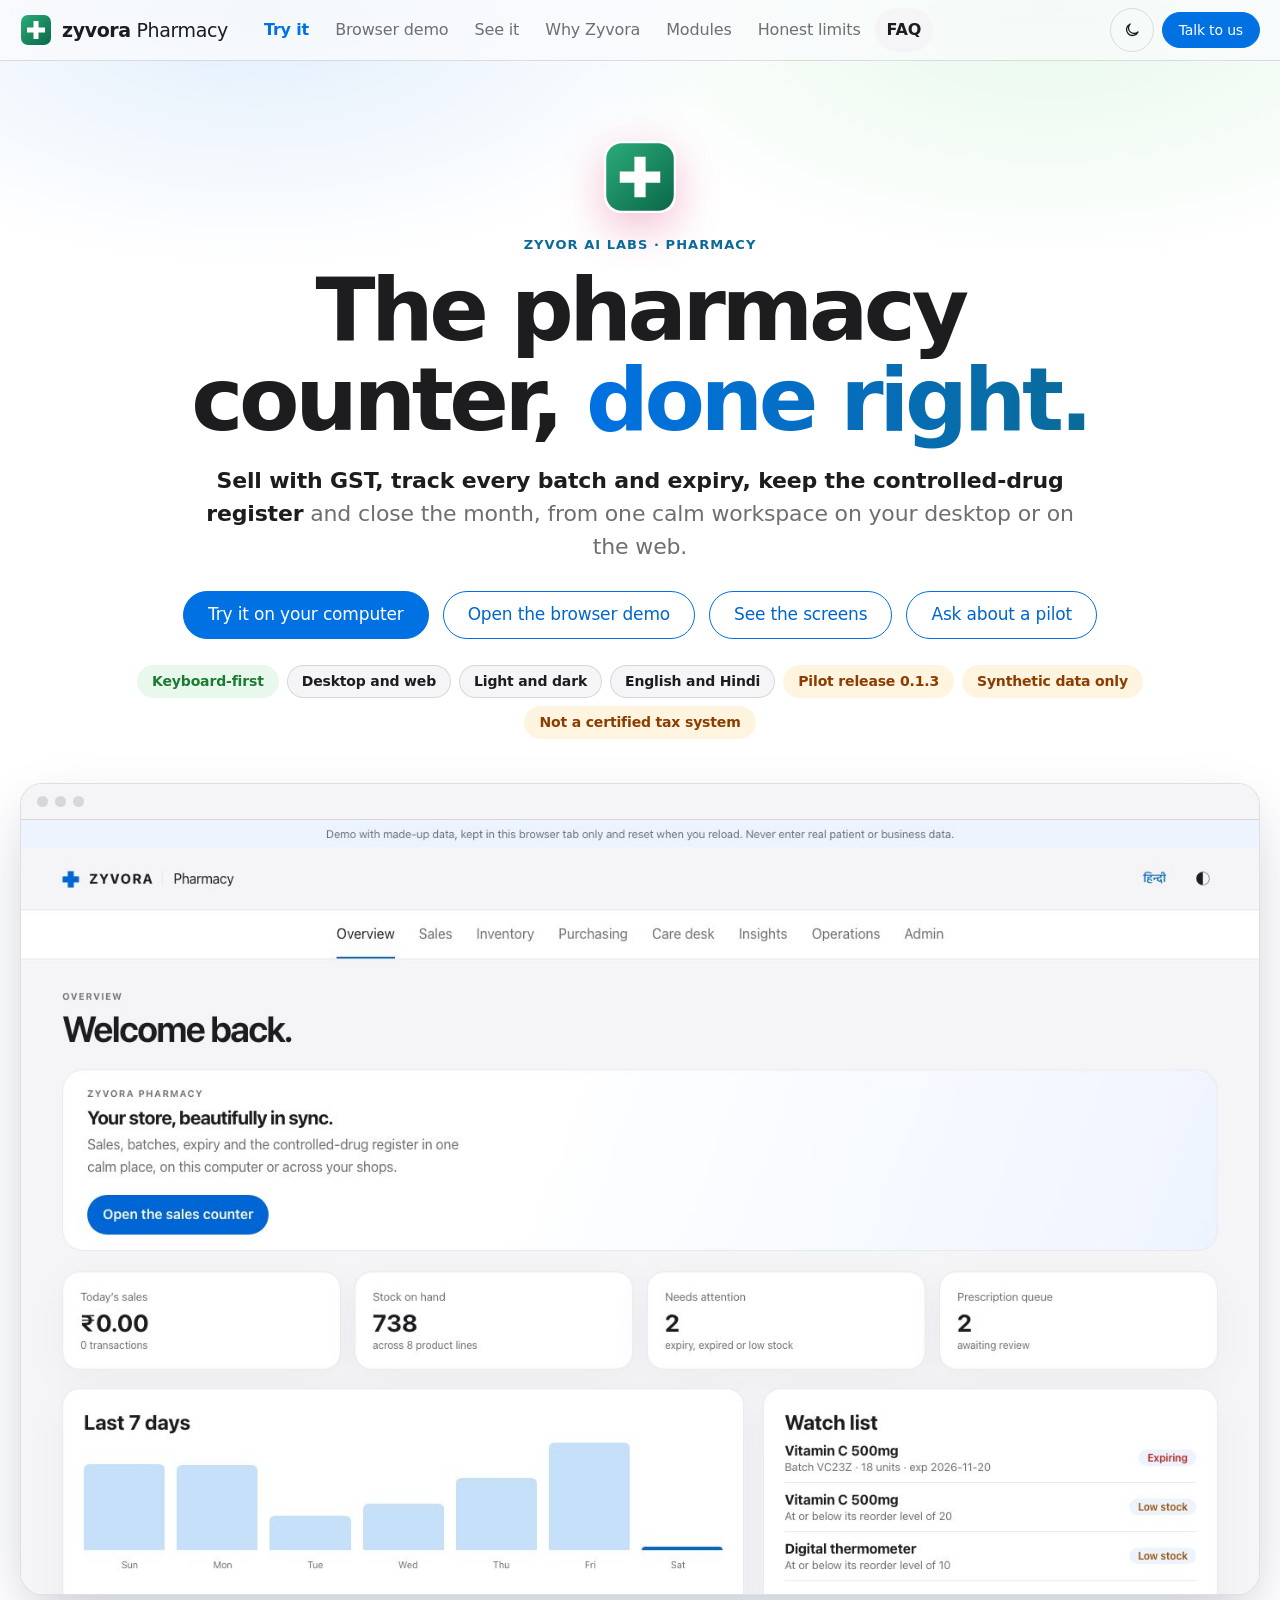
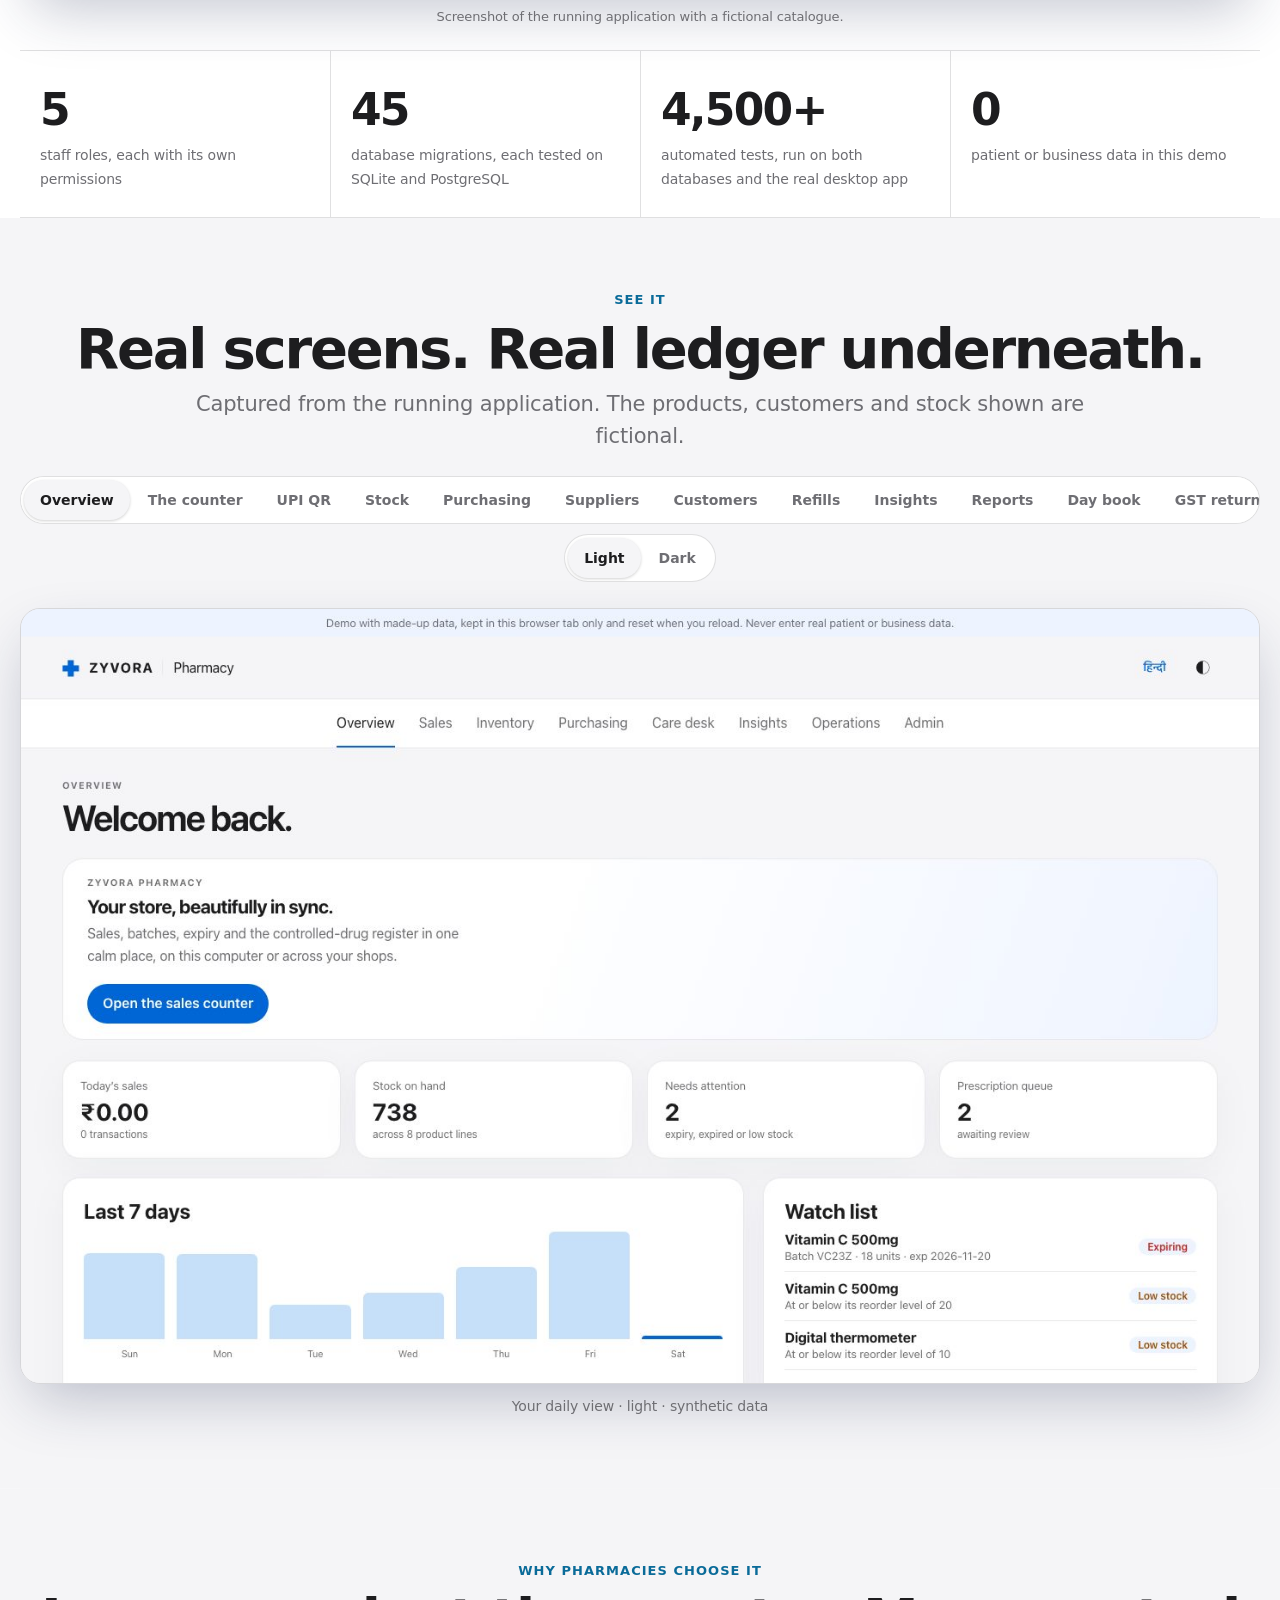
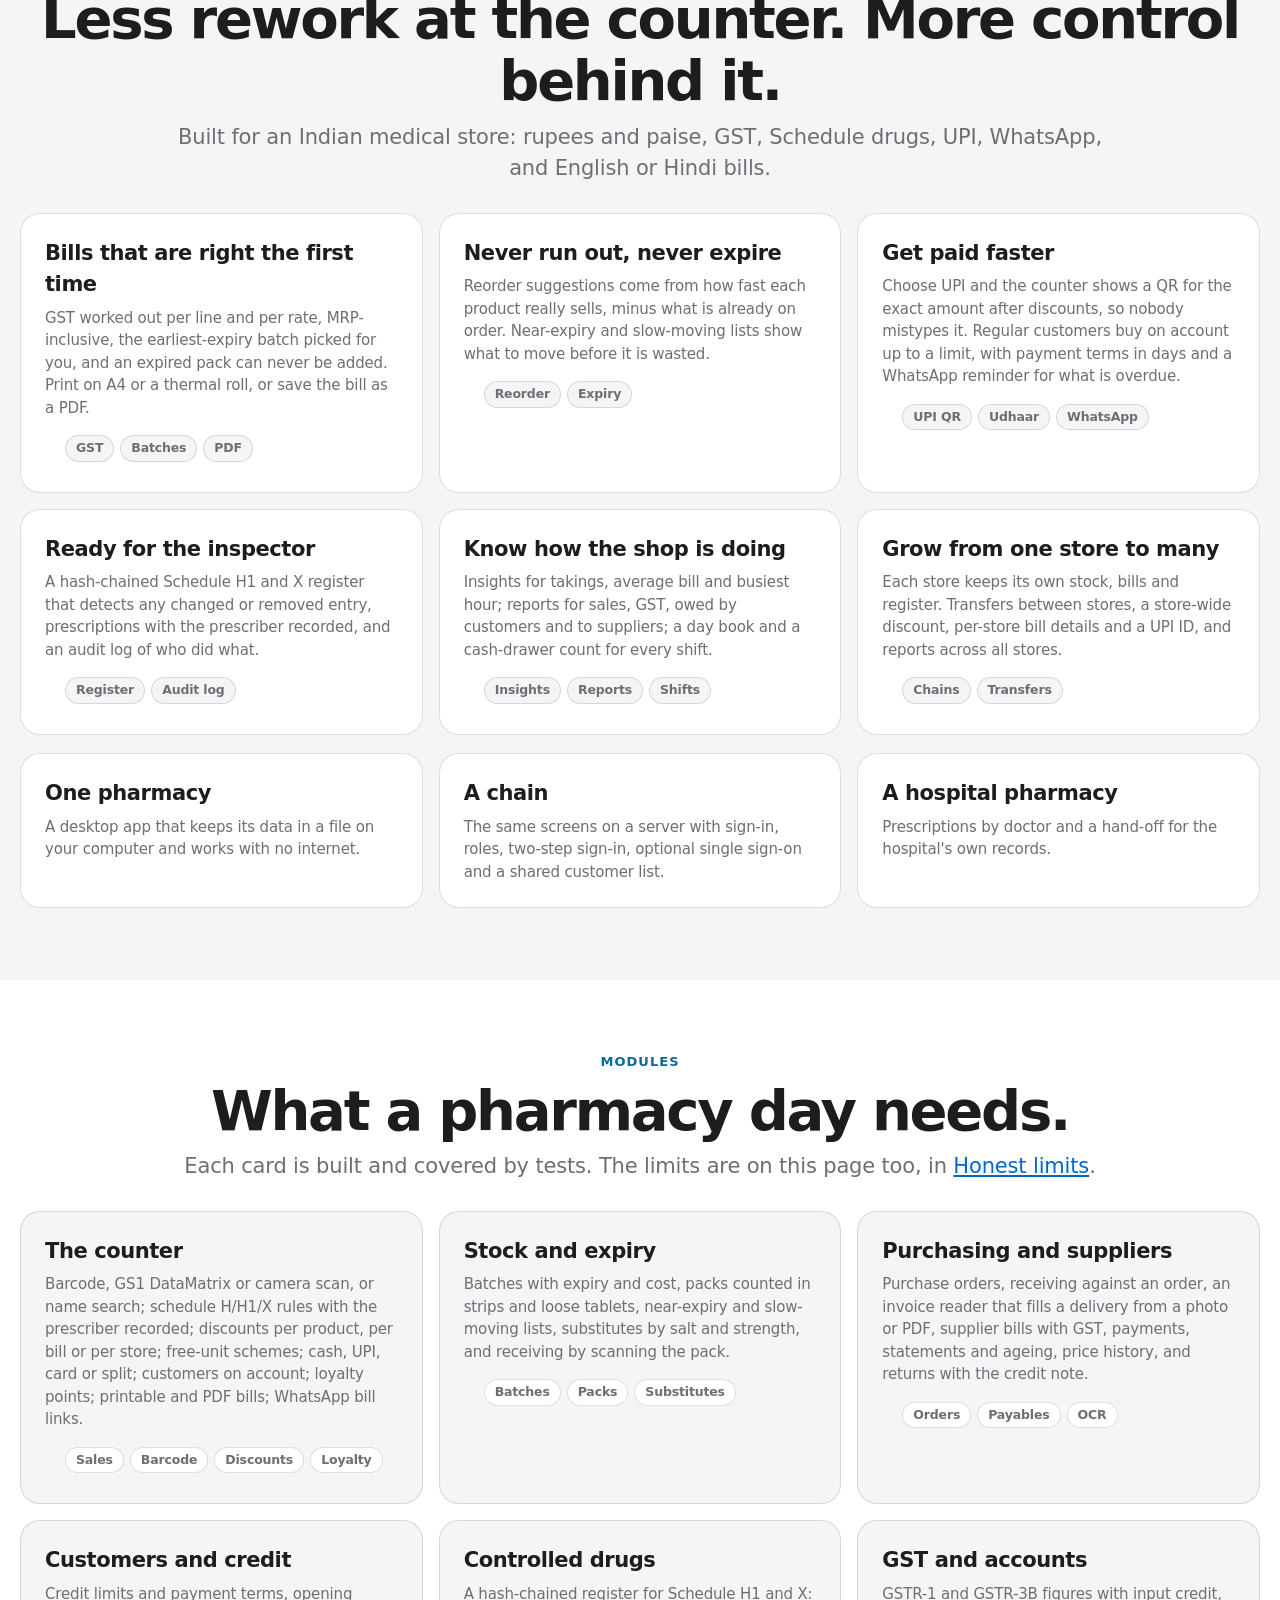
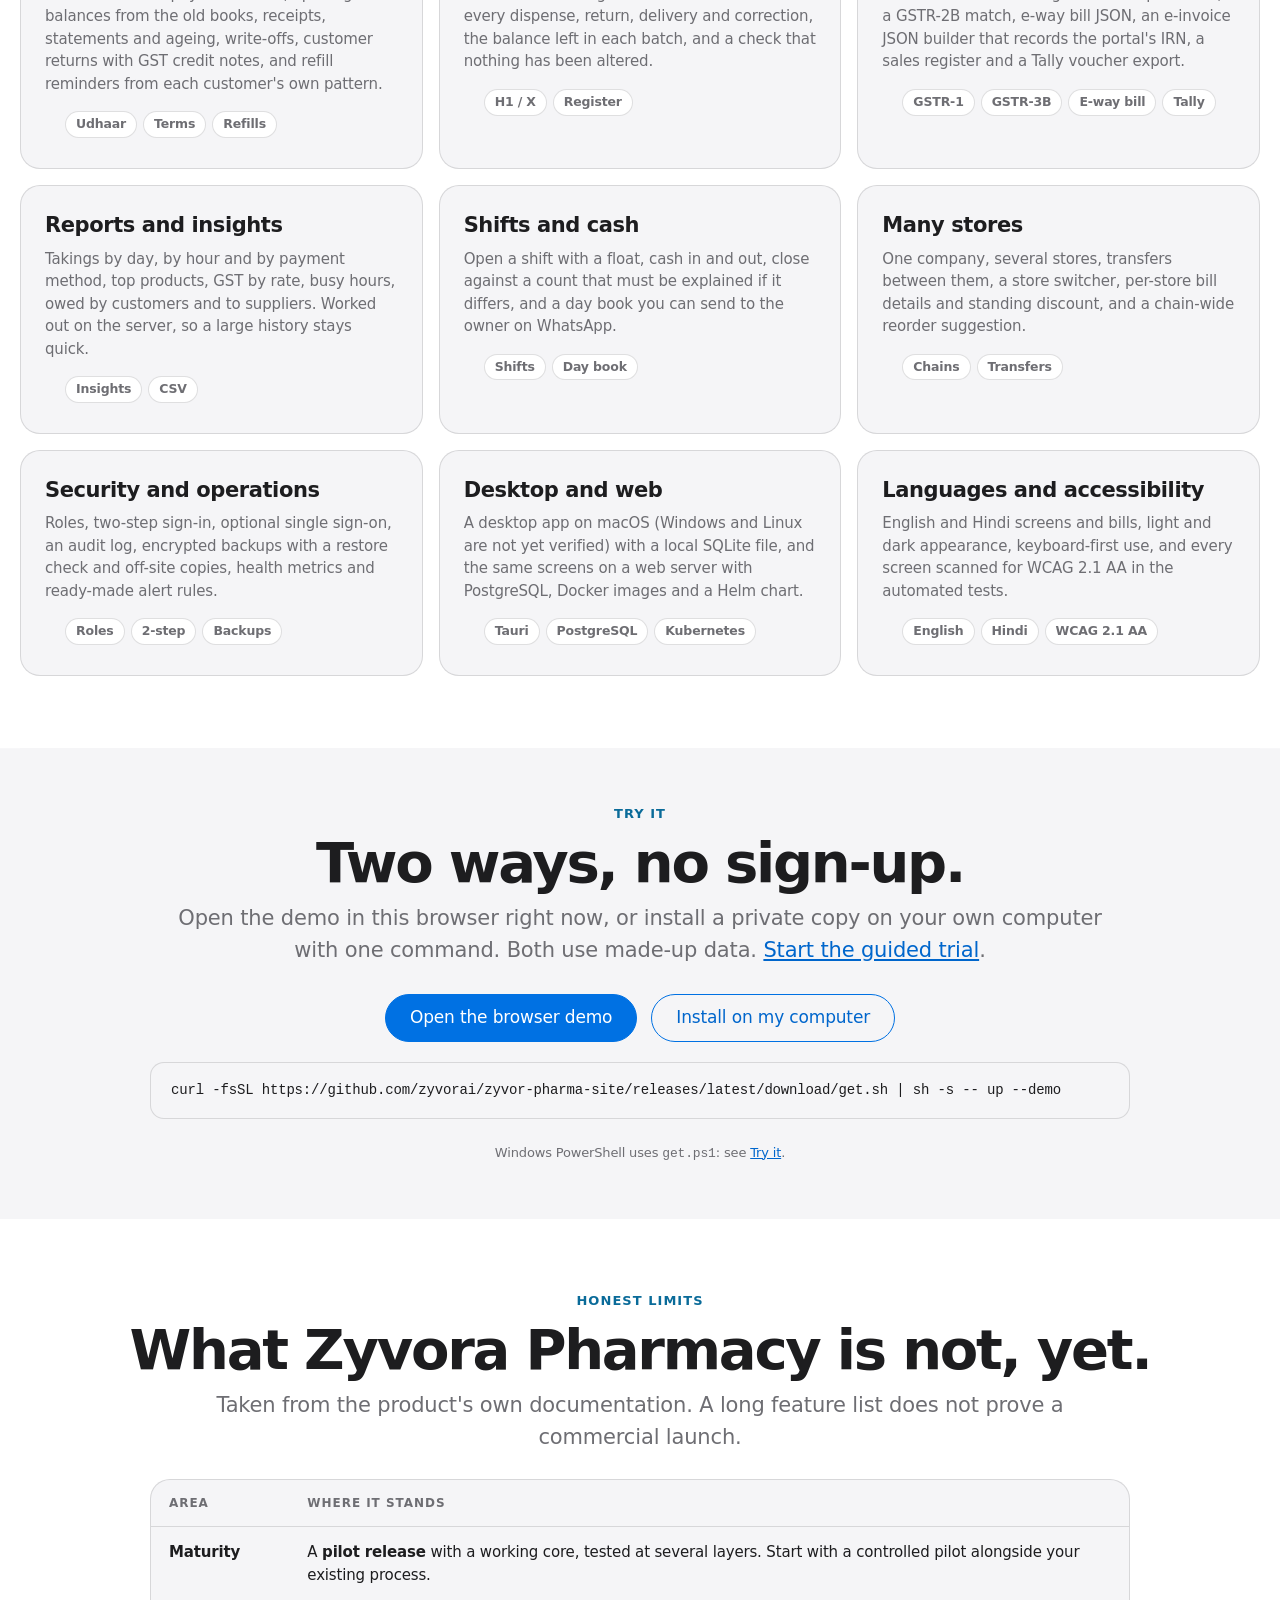
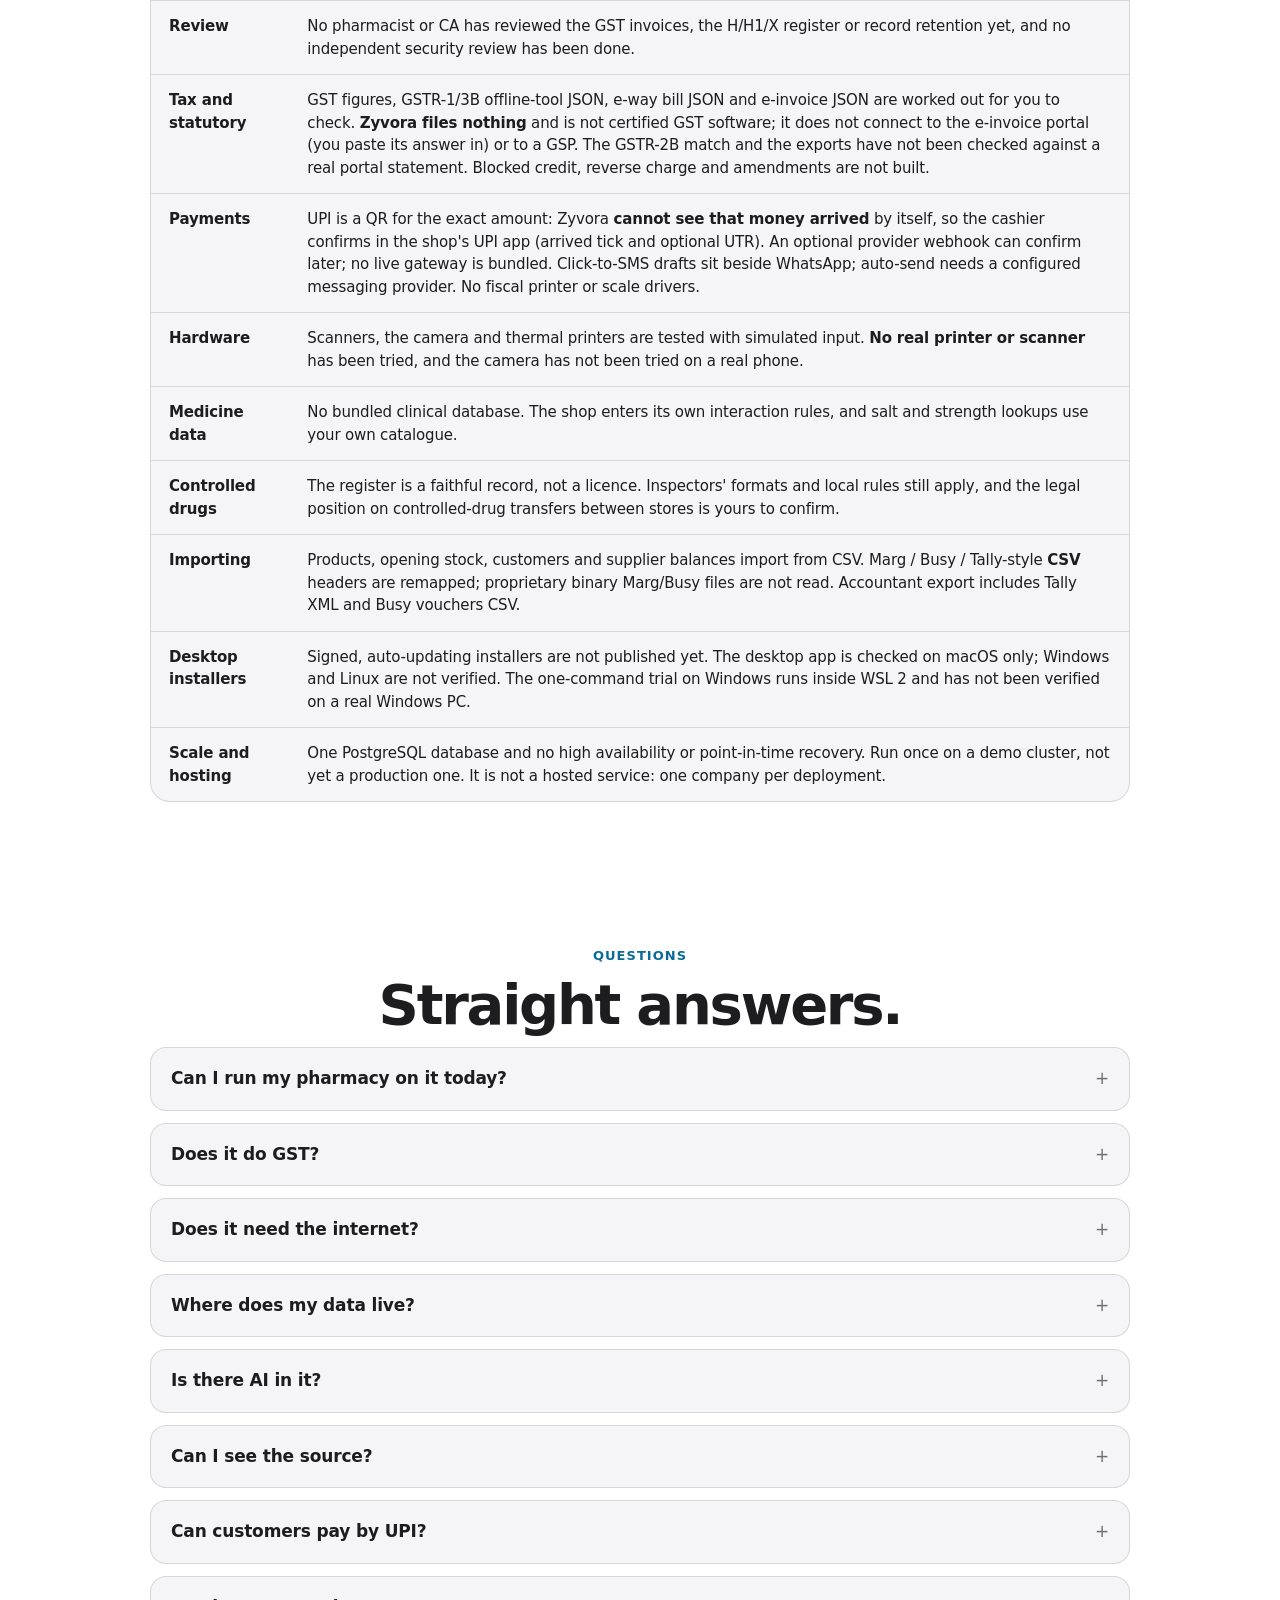
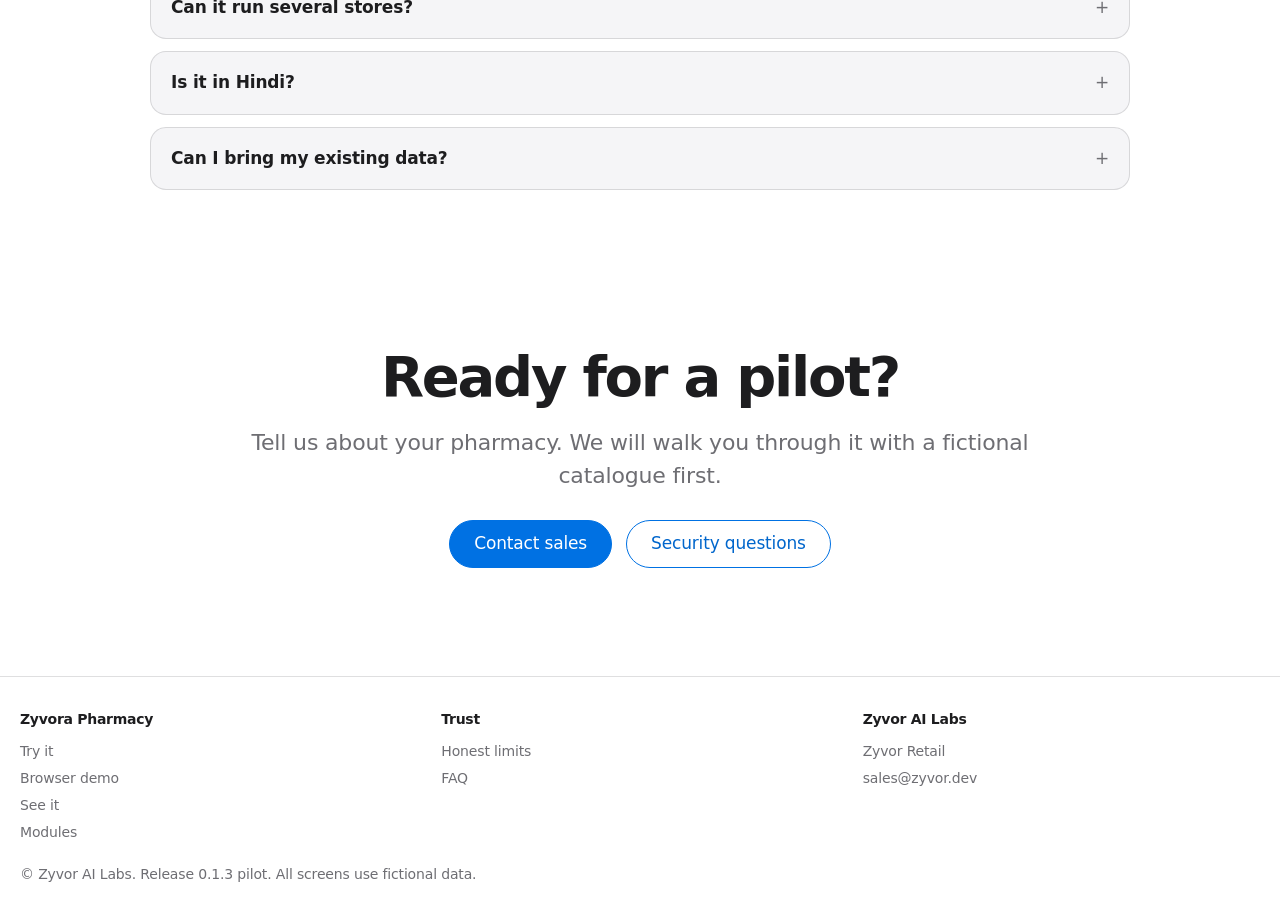
==== index.html @ 943244d4 "Update honest limits and refresh the browser demo. Align the public site with UPI confirmation, Marg" ====
<!doctype html>
<html lang="en" data-theme="light">
<head>
<meta charset="utf-8"><meta name="viewport" content="width=device-width,initial-scale=1">
<title>Zyvora Pharmacy · The pharmacy counter, done right</title>
<meta name="description" content="Zyvora Pharmacy is a pharmacy counter and stock system for India: GST bills, batches and expiry, UPI QR at the counter, customers on account, Schedule H/H1/X and the controlled-drug register, purchasing, GST returns, reports and many stores. Desktop and web, English and Hindi.">
<meta name="theme-color" content="#ffffff">
<link rel="canonical" href="https://zyvorai.github.io/zyvor-pharma-site/">
<link rel="icon" href="assets/pharma.svg" type="image/svg+xml">
<meta property="og:type" content="website"><meta property="og:site_name" content="Zyvora Pharmacy"><meta property="og:title" content="Zyvora Pharmacy · The pharmacy counter, done right"><meta property="og:description" content="Zyvora Pharmacy is a pharmacy counter and stock system for India: GST, batches and expiry, Schedule H/H1/X and the controlled-drug register, purchasing, and GST returns."><meta property="og:url" content="https://zyvorai.github.io/zyvor-pharma-site/">
<meta name="keywords" content="pharmacy software India, pharmacy billing, GST pharmacy, medical store software, Schedule H1 register, batch and expiry, UPI QR, pharmacy inventory, chain pharmacy, Tally export, GSTR-1, e-way bill">
<meta property="og:image" content="https://zyvorai.github.io/zyvor-pharma-site/assets/og.png"><meta property="og:image:width" content="1200"><meta property="og:image:height" content="630"><meta property="og:image:alt" content="Zyvora Pharmacy: the pharmacy counter, done right">
<meta name="twitter:card" content="summary_large_image"><meta name="twitter:image" content="https://zyvorai.github.io/zyvor-pharma-site/assets/og.png">
<script type="application/ld+json">{"@context":"https://schema.org","@type":"SoftwareApplication","name":"Zyvora Pharmacy","applicationCategory":"BusinessApplication","operatingSystem":"macOS, Windows, Linux, web","description":"A pharmacy counter and stock system for India: GST, batches and expiry, Schedule H/H1/X, the controlled-drug register, purchasing and GST returns.","url":"https://zyvorai.github.io/zyvor-pharma-site/","publisher":{"@type":"Organization","name":"Zyvor AI Labs"}}</script>
<script src="theme.js"></script>
<link rel="stylesheet" href="site.css">

</head>
<body>
<a class="skip" href="#main">Skip to content</a>
<header class="bar">
  <a class="brand" href="#top" aria-label="Zyvora Pharmacy home">
    <img class="logo" src="assets/pharma.svg" alt="" width="32" height="32">
    <span class="wm"><b>zyvora</b> Pharmacy</span>
  </a>
  <nav id="sections" aria-label="Sections">
    <a class="nav-try" href="try/">Try it</a><a href="demo/">Browser demo</a><a href="#see">See it</a><a href="#why">Why Zyvora</a><a href="#modules">Modules</a><a href="#honest">Honest limits</a><a href="#faq">FAQ</a>
  </nav>
  <div class="bar-actions">
    <button id="theme" class="icon" type="button" aria-pressed="false" aria-label="Switch to dark mode">
      <svg class="i-moon" viewBox="0 0 24 24" aria-hidden="true"><path d="M20 14.5A8 8 0 1 1 9.5 4a6.5 6.5 0 0 0 10.5 10.5z"/></svg>
      <svg class="i-sun" viewBox="0 0 24 24" aria-hidden="true"><circle cx="12" cy="12" r="4"/><path d="M12 2v2M12 20v2M4.9 4.9l1.4 1.4M17.7 17.7l1.4 1.4M2 12h2M20 12h2M4.9 19.1l1.4-1.4M17.7 6.3l1.4-1.4"/></svg>
    </button>
    <a class="btn primary small" href="mailto:sales@zyvor.dev?subject=Zyvora%20Pharmacy%20pilot">Talk to us</a>
  </div>
</header>
<main id="main">
<section class="hero" id="top">
  <img class="hero-z" src="assets/pharma.svg" alt="" width="72" height="72">
  <p class="kicker">Zyvor AI Labs · Pharmacy</p>
  <h1>The pharmacy counter, <em>done right.</em></h1>
  <p class="lede"><strong>Sell with GST, track every batch and expiry, keep the controlled-drug register</strong> and close the month, from one calm workspace on your desktop or on the web.</p>
  <div class="cta"><a class="btn primary" href="try/">Try it on your computer</a><a class="btn" href="demo/">Open the browser demo</a><a class="btn" href="#see">See the screens</a><a class="btn" href="mailto:sales@zyvor.dev?subject=Zyvora%20Pharmacy%20pilot">Ask about a pilot</a></div>
  <ul class="chips" aria-label="Status"><li class="ok">Keyboard-first</li><li>Desktop and web</li><li>Light and dark</li><li>English and Hindi</li><li class="warn">Pilot release 0.1.3</li><li class="warn">Synthetic data only</li><li class="warn">Not a certified tax system</li></ul>
  <div class="window" role="group" aria-label="A screenshot of the Zyvora Pharmacy overview (synthetic data)"><div class="dots" aria-hidden="true"><i></i><i></i><i></i></div>
    <img class="only-light" src="shots/light-overview.jpg" alt="Zyvora Pharmacy overview (synthetic data)" width="1440" height="900" fetchpriority="high" decoding="async"><img class="only-dark" src="shots/dark-overview.jpg" alt="Zyvora Pharmacy overview in dark appearance (synthetic data)" width="1440" height="900" decoding="async"></div>
  <p class="foot">Screenshot of the running application with a fictional catalogue.</p>
</section>

<section class="band" aria-label="By the numbers">
  <div><b>5</b><span>staff roles, each with its own permissions</span></div>
  <div><b>45</b><span>database migrations, each tested on SQLite and PostgreSQL</span></div>
  <div><b>4,500+</b><span>automated tests, run on both databases and the real desktop app</span></div>
  <div><b>0</b><span>patient or business data in this demo</span></div>
</section>

<section id="see" class="tint">
  <div class="center"><p class="kicker">See it</p><h2>Real screens. Real ledger underneath.</h2><p class="sub">Captured from the running application. The products, customers and stock shown are fictional.</p></div>
  <div class="controls">
    <div class="seg" role="radiogroup" aria-label="Screen" data-key="view"><button type="button" role="radio" aria-checked="true" data-value="overview">Overview</button><button type="button" role="radio" aria-checked="false" data-value="counter">The counter</button><button type="button" role="radio" aria-checked="false" data-value="upi">UPI QR</button><button type="button" role="radio" aria-checked="false" data-value="stock">Stock</button><button type="button" role="radio" aria-checked="false" data-value="orders">Purchasing</button><button type="button" role="radio" aria-checked="false" data-value="suppliers">Suppliers</button><button type="button" role="radio" aria-checked="false" data-value="customers">Customers</button><button type="button" role="radio" aria-checked="false" data-value="refills">Refills</button><button type="button" role="radio" aria-checked="false" data-value="insights">Insights</button><button type="button" role="radio" aria-checked="false" data-value="reports">Reports</button><button type="button" role="radio" aria-checked="false" data-value="daybook">Day book</button><button type="button" role="radio" aria-checked="false" data-value="gst">GST returns</button><button type="button" role="radio" aria-checked="false" data-value="register">Register</button><button type="button" role="radio" aria-checked="false" data-value="stores">Stores</button></div>
    <div class="seg" role="radiogroup" aria-label="Appearance" data-key="mode"><button type="button" role="radio" aria-checked="true" data-value="light">Light</button><button type="button" role="radio" aria-checked="false" data-value="dark">Dark</button></div>
  </div>
  <figure class="shot"><img id="shot" src="shots/light-overview.jpg" alt="Zyvora Pharmacy: Your daily view, light appearance, synthetic data" width="1440" height="900" loading="lazy"><figcaption id="shot-cap">Your daily view · light · synthetic data</figcaption></figure>
</section>

<section id="why" class="tint">
  <div class="center"><p class="kicker">Why pharmacies choose it</p><h2>Less rework at the counter. More control behind it.</h2><p class="sub">Built for an Indian medical store: rupees and paise, GST, Schedule drugs, UPI, WhatsApp, and English or Hindi bills.</p></div>
  <div class="grid"><div class="card rv"><h3>Bills that are right the first time</h3><p>GST worked out per line and per rate, MRP-inclusive, the earliest-expiry batch picked for you, and an expired pack can never be added. Print on A4 or a thermal roll, or save the bill as a PDF.</p><ul class="tags"><li>GST</li><li>Batches</li><li>PDF</li></ul></div><div class="card rv"><h3>Never run out, never expire</h3><p>Reorder suggestions come from how fast each product really sells, minus what is already on order. Near-expiry and slow-moving lists show what to move before it is wasted.</p><ul class="tags"><li>Reorder</li><li>Expiry</li></ul></div><div class="card rv"><h3>Get paid faster</h3><p>Choose UPI and the counter shows a QR for the exact amount after discounts, so nobody mistypes it. Regular customers buy on account up to a limit, with payment terms in days and a WhatsApp reminder for what is overdue.</p><ul class="tags"><li>UPI QR</li><li>Udhaar</li><li>WhatsApp</li></ul></div><div class="card rv"><h3>Ready for the inspector</h3><p>A hash-chained Schedule H1 and X register that detects any changed or removed entry, prescriptions with the prescriber recorded, and an audit log of who did what.</p><ul class="tags"><li>Register</li><li>Audit log</li></ul></div><div class="card rv"><h3>Know how the shop is doing</h3><p>Insights for takings, average bill and busiest hour; reports for sales, GST, owed by customers and to suppliers; a day book and a cash-drawer count for every shift.</p><ul class="tags"><li>Insights</li><li>Reports</li><li>Shifts</li></ul></div><div class="card rv"><h3>Grow from one store to many</h3><p>Each store keeps its own stock, bills and register. Transfers between stores, a store-wide discount, per-store bill details and a UPI ID, and reports across all stores.</p><ul class="tags"><li>Chains</li><li>Transfers</li></ul></div></div>
  <div class="grid who"><div class="card rv"><h3>One pharmacy</h3><p>A desktop app that keeps its data in a file on your computer and works with no internet.</p></div><div class="card rv"><h3>A chain</h3><p>The same screens on a server with sign-in, roles, two-step sign-in, optional single sign-on and a shared customer list.</p></div><div class="card rv"><h3>A hospital pharmacy</h3><p>Prescriptions by doctor and a hand-off for the hospital's own records.</p></div></div>
</section>

<section id="modules">
  <div class="center"><p class="kicker">Modules</p><h2>What a pharmacy day needs.</h2><p class="sub">Each card is built and covered by tests. The limits are on this page too, in <a href="#honest">Honest limits</a>.</p></div>
  <div class="grid"><div class="card rv"><h3>The counter</h3><p>Barcode, GS1 DataMatrix or camera scan, or name search; schedule H/H1/X rules with the prescriber recorded; discounts per product, per bill or per store; free-unit schemes; cash, UPI, card or split; customers on account; loyalty points; printable and PDF bills; WhatsApp bill links.</p><ul class="tags"><li>Sales</li><li>Barcode</li><li>Discounts</li><li>Loyalty</li></ul></div><div class="card rv"><h3>Stock and expiry</h3><p>Batches with expiry and cost, packs counted in strips and loose tablets, near-expiry and slow-moving lists, substitutes by salt and strength, and receiving by scanning the pack.</p><ul class="tags"><li>Batches</li><li>Packs</li><li>Substitutes</li></ul></div><div class="card rv"><h3>Purchasing and suppliers</h3><p>Purchase orders, receiving against an order, an invoice reader that fills a delivery from a photo or PDF, supplier bills with GST, payments, statements and ageing, price history, and returns with the credit note.</p><ul class="tags"><li>Orders</li><li>Payables</li><li>OCR</li></ul></div><div class="card rv"><h3>Customers and credit</h3><p>Credit limits and payment terms, opening balances from the old books, receipts, statements and ageing, write-offs, customer returns with GST credit notes, and refill reminders from each customer's own pattern.</p><ul class="tags"><li>Udhaar</li><li>Terms</li><li>Refills</li></ul></div><div class="card rv"><h3>Controlled drugs</h3><p>A hash-chained register for Schedule H1 and X: every dispense, return, delivery and correction, the balance left in each batch, and a check that nothing has been altered.</p><ul class="tags"><li>H1 / X</li><li>Register</li></ul></div><div class="card rv"><h3>GST and accounts</h3><p>GSTR-1 and GSTR-3B figures with input credit, a GSTR-2B match, e-way bill JSON, an e-invoice JSON builder that records the portal's IRN, a sales register and a Tally voucher export.</p><ul class="tags"><li>GSTR-1</li><li>GSTR-3B</li><li>E-way bill</li><li>Tally</li></ul></div><div class="card rv"><h3>Reports and insights</h3><p>Takings by day, by hour and by payment method, top products, GST by rate, busy hours, owed by customers and to suppliers. Worked out on the server, so a large history stays quick.</p><ul class="tags"><li>Insights</li><li>CSV</li></ul></div><div class="card rv"><h3>Shifts and cash</h3><p>Open a shift with a float, cash in and out, close against a count that must be explained if it differs, and a day book you can send to the owner on WhatsApp.</p><ul class="tags"><li>Shifts</li><li>Day book</li></ul></div><div class="card rv"><h3>Many stores</h3><p>One company, several stores, transfers between them, a store switcher, per-store bill details and standing discount, and a chain-wide reorder suggestion.</p><ul class="tags"><li>Chains</li><li>Transfers</li></ul></div><div class="card rv"><h3>Security and operations</h3><p>Roles, two-step sign-in, optional single sign-on, an audit log, encrypted backups with a restore check and off-site copies, health metrics and ready-made alert rules.</p><ul class="tags"><li>Roles</li><li>2-step</li><li>Backups</li></ul></div><div class="card rv"><h3>Desktop and web</h3><p>A desktop app on macOS (Windows and Linux are not yet verified) with a local SQLite file, and the same screens on a web server with PostgreSQL, Docker images and a Helm chart.</p><ul class="tags"><li>Tauri</li><li>PostgreSQL</li><li>Kubernetes</li></ul></div><div class="card rv"><h3>Languages and accessibility</h3><p>English and Hindi screens and bills, light and dark appearance, keyboard-first use, and every screen scanned for WCAG 2.1 AA in the automated tests.</p><ul class="tags"><li>English</li><li>Hindi</li><li>WCAG 2.1 AA</li></ul></div></div>
</section>

<section class="tint try-band" id="install">
  <div class="center"><p class="kicker">Try it</p><h2>Two ways, no sign-up.</h2><p class="sub">Open the demo in this browser right now, or install a private copy on your own computer with one command. Both use made-up data. <a href="try/">Start the guided trial</a>.</p></div>
  <div class="cta"><a class="btn primary" href="demo/">Open the browser demo</a><a class="btn" href="try/">Install on my computer</a></div>
  <pre class="cmd" tabindex="0"><code>curl -fsSL https://github.com/zyvorai/zyvor-pharma-site/releases/latest/download/get.sh | sh -s -- up --demo</code></pre>
  <p class="small center">Windows PowerShell uses <code>get.ps1</code>: see <a href="try/">Try it</a>.</p>
</section>

<section id="honest">
  <div class="center"><p class="kicker">Honest limits</p><h2>What Zyvora Pharmacy is not, yet.</h2><p class="sub">Taken from the product's own documentation. A long feature list does not prove a commercial launch.</p></div>
  <table><thead><tr><th>Area</th><th>Where it stands</th></tr></thead><tbody><tr><td>Maturity</td><td>A <b>pilot release</b> with a working core, tested at several layers. Start with a controlled pilot alongside your existing process.</td></tr><tr><td>Review</td><td>No pharmacist or CA has reviewed the GST invoices, the H/H1/X register or record retention yet, and no independent security review has been done.</td></tr><tr><td>Tax and statutory</td><td>GST figures, GSTR-1/3B offline-tool JSON, e-way bill JSON and e-invoice JSON are worked out for you to check. <b>Zyvora files nothing</b> and is not certified GST software; it does not connect to the e-invoice portal (you paste its answer in) or to a GSP. The GSTR-2B match and the exports have not been checked against a real portal statement. Blocked credit, reverse charge and amendments are not built.</td></tr><tr><td>Payments</td><td>UPI is a QR for the exact amount: Zyvora <b>cannot see that money arrived</b> by itself, so the cashier confirms in the shop's UPI app (arrived tick and optional UTR). An optional provider webhook can confirm later; no live gateway is bundled. Click-to-SMS drafts sit beside WhatsApp; auto-send needs a configured messaging provider. No fiscal printer or scale drivers.</td></tr><tr><td>Hardware</td><td>Scanners, the camera and thermal printers are tested with simulated input. <b>No real printer or scanner</b> has been tried, and the camera has not been tried on a real phone.</td></tr><tr><td>Medicine data</td><td>No bundled clinical database. The shop enters its own interaction rules, and salt and strength lookups use your own catalogue.</td></tr><tr><td>Controlled drugs</td><td>The register is a faithful record, not a licence. Inspectors' formats and local rules still apply, and the legal position on controlled-drug transfers between stores is yours to confirm.</td></tr><tr><td>Importing</td><td>Products, opening stock, customers and supplier balances import from CSV. Marg / Busy / Tally-style <b>CSV</b> headers are remapped; proprietary binary Marg/Busy files are not read. Accountant export includes Tally XML and Busy vouchers CSV.</td></tr><tr><td>Desktop installers</td><td>Signed, auto-updating installers are not published yet. The desktop app is checked on macOS only; Windows and Linux are not verified. The one-command trial on Windows runs inside WSL 2 and has not been verified on a real Windows PC.</td></tr><tr><td>Scale and hosting</td><td>One PostgreSQL database and no high availability or point-in-time recovery. Run once on a demo cluster, not yet a production one. It is not a hosted service: one company per deployment.</td></tr></tbody></table>
</section>

<section id="faq">
  <div class="center"><p class="kicker">Questions</p><h2>Straight answers.</h2></div>
  <details><summary>Can I run my pharmacy on it today?</summary><p>Treat it as a pilot. The counter, stock, purchasing, register and GST workings are built and tested, but filing, payment gateways and hardware drivers are not there. Run it alongside your current process first.</p></details><details><summary>Does it do GST?</summary><p>It works out bills, returns and credit in the way the law sets them out and exports files for the GST offline tool, the e-way bill portal and Tally. It does not file anything and is not certified GST software.</p></details><details><summary>Does it need the internet?</summary><p>No. The desktop app and the trial copy run on your own machine. The browser demo runs entirely in your browser.</p></details><details><summary>Where does my data live?</summary><p>On your computer (a SQLite file) for the desktop app, or in your own PostgreSQL for the server. The trial copy keeps made-up data in a container volume that <code>uninstall</code> deletes.</p></details><details><summary>Is there AI in it?</summary><p>There is an optional invoice reader that fills a delivery from a photo or PDF, running in the app. Suggestions (reorder, refills) are arithmetic from your own history, and the screen shows the working.</p></details><details><summary>Can I see the source?</summary><p>The source repository is private. Ask sales what can be shared with evaluators; the trial uses published container images, not the source.</p></details>
<details><summary>Can customers pay by UPI?</summary><p>Yes, at the counter: set the shop's UPI ID once, and choosing UPI shows a QR for the exact amount that PhonePe, Google Pay, Paytm and other UPI apps open. A bill left on account prints a pay-the-balance QR. Zyvora cannot see the payment arrive by itself, so the cashier ticks that it arrived (optional UTR) before Checkout. A server webhook can confirm later when a provider is wired in.</p></details><details><summary>Can it run several stores?</summary><p>Yes. Each store keeps its own stock, bills and register, with transfers between stores, a store switcher, and reports for one store or all. Customers and their credit limit are shared across the company.</p></details><details><summary>Is it in Hindi?</summary><p>The screens and bills can be shown in English or Hindi, or both on one bill. Bill PDFs are in English for now.</p></details><details><summary>Can I bring my existing data?</summary><p>Products, opening stock with expiry and cost, customers with opening balances, and supplier balances import from CSV with a row-by-row check. Marg, Busy and Tally-style CSV column names are remapped onto Zyvor's templates. Proprietary binary Marg/Busy files are not read.</p></details>
</section>

<section class="final">
  <h2>Ready for a pilot?</h2>
  <p class="lede">Tell us about your pharmacy. We will walk you through it with a fictional catalogue first.</p>
  <div class="cta"><a class="btn primary" href="mailto:sales@zyvor.dev?subject=Zyvora%20Pharmacy%20pilot">Contact sales</a><a class="btn" href="mailto:security@zyvor.dev?subject=Zyvora%20Pharmacy%20security%20questions">Security questions</a></div>
</section>
</main>
<footer>
  <div class="cols">
    <div><h3>Zyvora Pharmacy</h3><a href="try/">Try it</a><a href="demo/">Browser demo</a><a href="#see">See it</a><a href="#modules">Modules</a></div>
    <div><h3>Trust</h3><a href="#honest">Honest limits</a><a href="#faq">FAQ</a></div>
    <div><h3>Zyvor AI Labs</h3><a href="https://zyvorai.github.io/zyvor-retail-site/">Zyvor Retail</a><a href="mailto:sales@zyvor.dev">sales@zyvor.dev</a></div>
  </div>
  <p>&copy; Zyvor AI Labs. Release 0.1.3 pilot. All screens use fictional data.</p>
</footer>
<script src="site.js"></script>

</body>
</html>
---- site.css ----
/* Zyvora Pharmacy site. Tokens follow the product (apps/web/src/styles/tokens.css): white / #f5f5f7 tiles, black / #1d1d1f in dark, one blue, a green pulse. */
:root{
  color-scheme:light;
  --bg:#fff;--bg2:#f5f5f7;--text:#1d1d1f;--dim:#6e6e73;--line:rgba(60,60,67,.16);--glass:rgba(251,251,253,.8);
  --accent:#0071e3;--accent-h:#0077ed;--on-accent:#fff;--link:#0066cc;--sky:#0a6b99;--green:#1e7b34;--glow:rgba(0,113,227,.12);--glow2:rgba(52,199,89,.12);
  --ok-bg:#e8f8ec;--ok:#1e7b34;--warn-bg:#fff4e0;--warn:#8b3d00;
  --shadow:0 24px 60px -12px rgba(30,40,80,.28);--focus:0 0 0 4px rgba(0,113,227,.3);
  --font:-apple-system,BlinkMacSystemFont,"SF Pro Text","SF Pro Display","Segoe UI",Roboto,system-ui,sans-serif;--mono:ui-monospace,"SF Mono",Menlo,Consolas,monospace;
}
[data-theme="dark"]{
  color-scheme:dark;
  --bg:#000;--bg2:#1d1d1f;--text:#f5f5f7;--dim:#a1a1a6;--line:rgba(255,255,255,.16);--glass:rgba(22,22,23,.8);
  --accent-h:#147ce5;--link:#2997ff;--sky:#64d2ff;--green:#30d158;--glow:rgba(41,151,255,.20);--glow2:rgba(48,209,88,.14);
  --ok-bg:rgba(48,209,88,.14);--ok:#30d158;--warn-bg:rgba(255,159,10,.14);--warn:#ffd60a;--shadow:0 30px 80px -10px rgba(0,0,0,.7);--focus:0 0 0 4px rgba(41,151,255,.45);
}
*{box-sizing:border-box}
html{scroll-behavior:smooth;scroll-padding-top:72px}
body{margin:0;background:var(--bg);color:var(--text);font:16px/1.5 var(--font);letter-spacing:-.01em;-webkit-font-smoothing:antialiased;position:relative}
[hidden]{display:none!important}
a{color:var(--link)}code{font-family:var(--mono)}
:focus-visible{outline:none;box-shadow:var(--focus);border-radius:8px}
.skip{position:absolute;left:12px;top:-60px;z-index:50;background:var(--bg2);padding:10px 16px;border-radius:99px}.skip:focus{top:12px}

.bar{position:sticky;top:0;z-index:20;display:flex;align-items:center;gap:16px;padding:8px max(20px,calc((100% - var(--wrap))/2));background:var(--glass);-webkit-backdrop-filter:saturate(180%) blur(20px);backdrop-filter:saturate(180%) blur(20px);border-bottom:1px solid var(--line)}
.brand{display:flex;align-items:center;gap:10px;color:inherit;text-decoration:none;font-weight:400;letter-spacing:-.02em;font-size:19px}.brand .wm b{font-weight:650}
.logo{width:32px;height:32px}
#sections{display:flex;gap:2px;margin-left:8px;overflow-x:auto;scrollbar-width:none;flex:1}
#sections::-webkit-scrollbar{display:none}
#sections a{display:inline-flex;align-items:center;min-height:44px;padding:0 12px;color:var(--dim);text-decoration:none;border-radius:99px;white-space:nowrap}
#sections a:hover{color:var(--text)}
#sections a[aria-current="true"]{color:var(--text);background:var(--bg2);font-weight:600}
.bar-actions{display:flex;align-items:center;gap:8px}
.btn{display:inline-flex;align-items:center;justify-content:center;min-height:44px;padding:0 20px;border-radius:99px;border:1px solid var(--line);color:var(--text);text-decoration:none;font:inherit;font-weight:590;background:var(--bg2);cursor:pointer}
.btn:hover{background:var(--line)}.btn.small{min-height:36px;padding:0 14px}
.btn.primary{background:var(--accent);border-color:transparent;color:var(--on-accent)}.btn.primary:hover{background:var(--accent-h)}
button.icon{width:44px;height:44px;border-radius:99px;border:1px solid var(--line);background:transparent;color:var(--text);display:grid;place-items:center;cursor:pointer}
button.icon:hover{background:var(--bg2)}
button.icon svg{width:18px;height:18px;fill:none;stroke:currentColor;stroke-width:1.8;stroke-linecap:round;stroke-linejoin:round}
.i-sun{display:none}[data-theme="dark"] .i-sun{display:block}[data-theme="dark"] .i-moon{display:none}

main{width:min(var(--wrap),calc(100% - 40px));margin:0 auto}
section{padding:72px 0}
h1{margin:10px auto 0;max-width:15ch;font-size:clamp(40px,7.4vw,78px);line-height:1.03;letter-spacing:-.045em}
h1 em{font-style:normal;background:linear-gradient(90deg,var(--accent),var(--sky));-webkit-background-clip:text;background-clip:text;color:transparent}
h2{margin:0;font-size:clamp(28px,3.8vw,42px);letter-spacing:-.035em;line-height:1.1}h3{margin:0 0 6px;font-size:18px;letter-spacing:-.02em}
.kicker{margin:0 0 8px;color:var(--sky);font-size:13px;font-weight:600;letter-spacing:.08em;text-transform:uppercase}
.lede{max-width:62ch;margin:18px auto 0;color:var(--dim);font-size:20px}.lede strong{color:var(--text)}
.sub{max-width:70ch;color:var(--dim);font-size:18px;margin:10px 0 0}
.center{text-align:center}.center .sub{margin-inline:auto}
body::before{content:"";position:absolute;inset:0 0 auto 0;height:760px;z-index:-1;pointer-events:none;background:radial-gradient(700px 380px at 20% 0,var(--glow),transparent 70%),radial-gradient(700px 380px at 82% 0,var(--glow2),transparent 70%)}
.hero{text-align:center;padding-top:80px;padding-bottom:24px}
.cta{display:flex;gap:14px;justify-content:center;align-items:center;margin:28px 0 0;flex-wrap:wrap}
.chips{display:flex;flex-wrap:wrap;gap:8px;justify-content:center;list-style:none;margin:26px 0 0;padding:0}
.chips li{font-size:14px;font-weight:600;padding:5px 14px;border-radius:99px;border:1px solid var(--line);background:var(--bg2)}
.chips .ok{color:var(--ok);background:var(--ok-bg);border-color:transparent}.chips .warn{color:var(--warn);background:var(--warn-bg);border-color:transparent}
.hero-img{display:block;width:100%;height:auto;margin:40px 0 0;border-radius:24px;border:1px solid var(--line);box-shadow:var(--shadow)}

.band{display:grid;grid-template-columns:repeat(4,1fr);border-block:1px solid var(--line);padding:0}
.band div{padding:26px 20px;border-left:1px solid var(--line)}.band div:first-child{border-left:0}
.band b{display:block;font-size:34px;letter-spacing:-.03em}.band span{color:var(--dim);font-size:14px}
.foot{margin:12px 0 0;color:var(--dim);font-size:13px}

.grid{display:grid;grid-template-columns:repeat(3,1fr);gap:16px;margin-top:28px}.grid.two{grid-template-columns:repeat(2,1fr)}
.card{background:var(--bg2);border:1px solid var(--line);border-radius:20px;padding:24px}.card p{margin:0;color:var(--dim);font-size:15px}.card ul{margin:10px 0 0;padding-left:18px;color:var(--dim);font-size:15px}
.card .tag{margin-bottom:12px}
.tag{display:inline-block;font-size:12px;font-weight:700;padding:2px 10px;border-radius:99px;margin-right:6px}.t-g{color:var(--ok);background:var(--ok-bg)}.t-a{color:var(--warn);background:var(--warn-bg)}.t-b{color:var(--link);background:var(--glow)}.t-d{color:var(--dim);background:var(--line)}
.pic{display:block;width:100%;height:auto;margin-top:28px}.pic img{display:block;width:100%;height:auto;border-radius:20px;border:1px solid var(--line)}

.controls{display:flex;flex-wrap:wrap;gap:10px;justify-content:center;margin-top:24px}
.seg{display:inline-flex;gap:2px;padding:3px;border-radius:99px;background:var(--bg2);border:1px solid var(--line);max-width:100%;overflow-x:auto}
.seg button{min-height:40px;padding:0 16px;border:0;border-radius:99px;background:transparent;color:var(--dim);font:600 14px var(--font);cursor:pointer;white-space:nowrap}
.seg button:hover{color:var(--text)}
.seg button[aria-checked="true"]{background:var(--bg);color:var(--text);box-shadow:0 1px 3px rgba(0,0,0,.18)}
.shot{margin:26px 0 0}.shot img{display:block;width:100%;height:auto;border-radius:20px;border:1px solid var(--line);box-shadow:var(--shadow);transition:opacity .18s}.shot img.swap{opacity:.35}
figcaption{margin-top:12px;color:var(--dim);font-size:14px;text-align:center}

table{width:100%;border-collapse:separate;border-spacing:0;margin-top:26px;border:1px solid var(--line);border-radius:20px;overflow:hidden;background:var(--bg2)}
th,td{text-align:left;padding:14px 18px;border-bottom:1px solid var(--line);font-size:15px;vertical-align:top}th{font-size:12px;letter-spacing:.08em;text-transform:uppercase;color:var(--dim)}tr:last-child td{border-bottom:0}td:first-child{font-weight:600}

.tiers{display:grid;grid-template-columns:repeat(3,1fr);gap:16px;margin-top:28px}
.tier{background:var(--bg2);border:1px dashed var(--line);border-radius:20px;padding:24px}.tier h3{font-size:22px}.tier .price{font-size:30px;font-weight:700;letter-spacing:-.03em;margin:8px 0}.tier p,.tier li{color:var(--dim);font-size:15px}.tier ul{padding-left:18px;margin:10px 0 0}
.todo{display:inline-block;font-size:12px;font-weight:700;letter-spacing:.06em;text-transform:uppercase;color:var(--warn);background:var(--warn-bg);padding:3px 10px;border-radius:99px}

details{background:var(--bg2);border:1px solid var(--line);border-radius:16px;padding:0 20px;margin-top:12px}
summary{cursor:pointer;list-style:none;padding:18px 0;font-weight:600;font-size:17px;min-height:44px}summary::-webkit-details-marker{display:none}
summary::after{content:"+";float:right;color:var(--dim);font-weight:400}details[open] summary::after{content:"\2212"}
details p{margin:0 0 18px;color:var(--dim)}

.final{text-align:center;padding:84px 0}
footer{border-top:1px solid var(--line);margin-top:24px;padding:32px max(20px,calc((100% - var(--wrap))/2));color:var(--dim);font-size:14px}footer p{margin:6px 0}
footer .cols{display:grid;grid-template-columns:repeat(3,1fr);gap:24px;margin-bottom:18px}footer h3{margin:0 0 8px;color:var(--text);font-size:14px}footer a{color:var(--dim);display:block;padding:3px 0;text-decoration:none}footer a:hover{color:var(--text)}

.js-rv .rv{opacity:0;transform:translateY(14px);transition:opacity .6s cubic-bezier(.28,.11,.32,1),transform .6s cubic-bezier(.28,.11,.32,1)}.js-rv .rv.in{opacity:1;transform:none}
@media (max-width:900px){
  #sections a{display:none}.bar-actions .btn:not(.primary){display:none}
  .band{grid-template-columns:1fr 1fr}.band div:nth-child(3){border-left:0}.band div:nth-child(n+3){border-top:1px solid var(--line)}
  .grid,.grid.two,.tiers,footer .cols{grid-template-columns:1fr}
  td:first-child{white-space:normal}section{padding:52px 0}
}
@media (prefers-reduced-motion:reduce){html{scroll-behavior:auto}.js-rv .rv{opacity:1;transform:none;transition:none}.shot img{transition:none}}
@media print{.bar,.controls,footer .cols{display:none}.js-rv .rv{opacity:1;transform:none}}
/* theme-aware images: the site's own toggle decides, not just the OS setting */
[data-theme="dark"] .only-light,[data-theme="light"] .only-dark{display:none!important}

/* ---- apple.com-style refinements: blue pill buttons, "Learn more ›" links, full-bleed tinted bands, big type */
.btn{font-size:17px;min-height:48px;padding:0 24px;background:transparent;border:1px solid var(--accent);color:var(--link);font-weight:500}
.btn:hover{background:var(--glow)}
.btn.primary{background:var(--accent);border-color:var(--accent);color:var(--on-accent)}.btn.primary:hover{background:var(--accent-h);border-color:var(--accent-h)}
.btn.small{min-height:36px;font-size:14px;padding:0 16px}
.more{display:inline-block;margin-top:18px;color:var(--link);font-size:19px;text-decoration:none}.more::after{content:" \203A"}.more:hover{text-decoration:underline}
h1{font-size:clamp(44px,8vw,88px);letter-spacing:-.05em;font-weight:700}
h2{font-size:clamp(32px,4.6vw,56px);letter-spacing:-.04em;font-weight:700}
.sub{font-size:21px}.lede{font-size:22px}
section.tint{background:var(--bg2);box-shadow:0 0 0 100vmax var(--bg2);clip-path:inset(0 -100vmax)}
.tint .card,.tint table,.tint details,.tint .seg{background:var(--bg)}
.tint .seg button[aria-checked="true"]{background:var(--bg2)}
.window{margin:44px auto 0;border-radius:22px;border:1px solid var(--line);box-shadow:var(--shadow);overflow:hidden;background:var(--bg)}
.window .dots{display:flex;gap:7px;padding:12px 16px;border-bottom:1px solid var(--line);background:var(--bg2)}.window .dots i{width:11px;height:11px;border-radius:50%;background:var(--line)}
.window img{display:block;width:100%;height:auto}
.hero .foot{text-align:center}
.card h3{font-size:21px}
.band b{font-size:44px;letter-spacing:-.04em}

.sub-hero{padding-block:72px 8px;text-align:center}.sub-hero .lede{margin-inline:auto;max-width:60ch}.card ul{padding-left:20px}.card li{margin:6px 0;color:var(--dim);font-size:15px}.limits{max-width:820px;margin:24px auto 0}
.clip{margin:0;position:relative}.clip img{width:100%;height:auto;border-radius:16px;border:1px solid var(--line);display:block}
.clip figcaption{margin-top:10px;color:var(--dim);font-size:15px;text-align:center}
.clip .play{position:absolute;left:50%;top:calc(50% - 20px);transform:translate(-50%,-50%);min-width:84px;min-height:44px;border-radius:999px;border:0;background:var(--accent);color:var(--on-accent);font-weight:600;font-size:16px;font-family:inherit;cursor:pointer;box-shadow:0 6px 24px rgba(0,0,0,.25)}
.clip .play:hover{filter:brightness(1.08)}.clip.on .play{display:none}

.cmd{margin:20px auto 0;max-width:980px;padding:16px 20px;background:var(--bg2);border:1px solid var(--line);border-radius:14px;overflow-x:auto;font:14px/1.6 var(--mono);white-space:pre}.cmd code{user-select:all}.cmd:focus-visible{outline:none;box-shadow:var(--focus)}#install .grid.two{max-width:980px;margin-inline:auto}p.small{font-size:13px;color:var(--dim);max-width:70ch;margin:24px auto 0}
#install .card code,#install p.small code{overflow-wrap:anywhere}

.nav-try{color:var(--accent)!important;font-weight:700}.try-band{padding-block:56px}.try-band .pic{display:block;max-width:1280px;margin:28px auto 0}.try-band .pic img{display:block;width:100%;height:auto}

kbd{font:600 13px var(--mono);background:var(--bg);border:1px solid var(--line);border-bottom-width:2px;border-radius:7px;padding:1px 7px;color:var(--text)}

#demo .grid+.center{margin-top:48px}#demo .cta{margin-bottom:8px}

/* ---- v0.5: Z brand, hero mark and walkthrough */
.logo{border-radius:23%}
.hero-z{display:block;margin:0 auto 22px;border-radius:23%;box-shadow:0 14px 44px rgba(214,36,107,.30)}
@keyframes zdraw{from{stroke-dashoffset:1}to{stroke-dashoffset:0}}
.z-draw .z-stroke{stroke-dasharray:1;stroke-dashoffset:1;animation:zdraw .7s cubic-bezier(.22,.61,.36,1) .2s forwards}
.walk{margin:28px auto 0;max-width:1280px}
.walk video{display:block;width:100%;height:auto;aspect-ratio:8/5;border-radius:16px;border:1px solid var(--line);background:#000;box-shadow:var(--shadow)}
.walk figcaption{margin-top:10px;color:var(--dim);font-size:15px;text-align:center}
.walk-text{max-width:720px;margin:18px auto 0;text-align:left}
.walk-text summary{cursor:pointer;color:var(--link);font-weight:500}
.walk-text ol{margin:12px 0 0;padding-left:22px;color:var(--dim);line-height:1.6}
.z-draw .z-tear{opacity:0;animation:tearin .35s cubic-bezier(.22,.61,.36,1) .85s forwards}
@keyframes tearin{to{opacity:1}}
@media(prefers-reduced-motion:reduce){.z-draw .z-stroke{animation:none;stroke-dashoffset:0}.z-draw .z-tear{animation:none;opacity:1}}

/* ---- v0.6.1: use the width of the screen. Text keeps a readable measure; screens, grids and cards spread out. */
:root{--wrap:1440px}
@media(min-width:1800px){:root{--wrap:1640px}}
#faq details,#honest table,#install .small{max-width:980px;margin-inline:auto}

.tags{display:flex;flex-wrap:wrap;gap:6px;list-style:none;margin:14px 0 0;padding:0}.tags li{font-size:12.5px;font-weight:600;padding:3px 10px;border-radius:99px;border:1px solid var(--line);background:var(--bg);color:var(--dim)}.tint .tags li{background:var(--bg2)}.who{margin-top:18px}
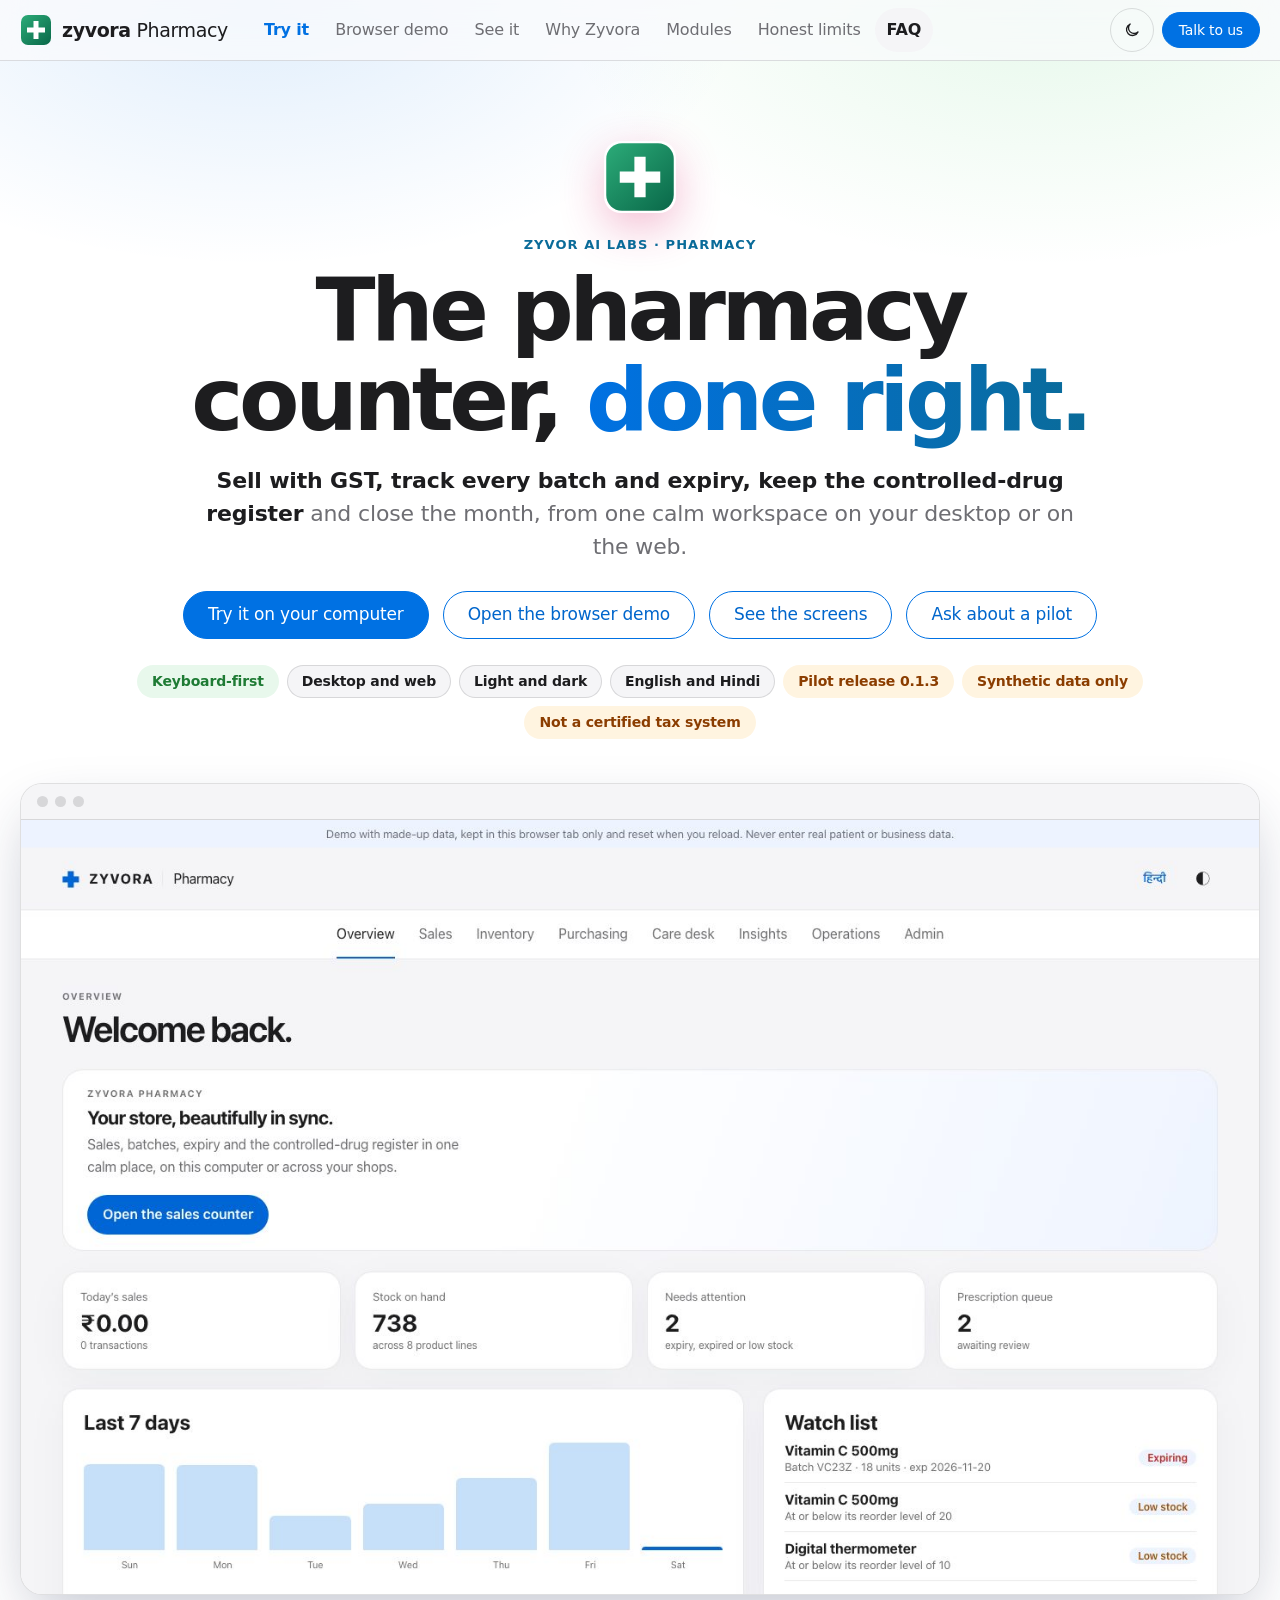
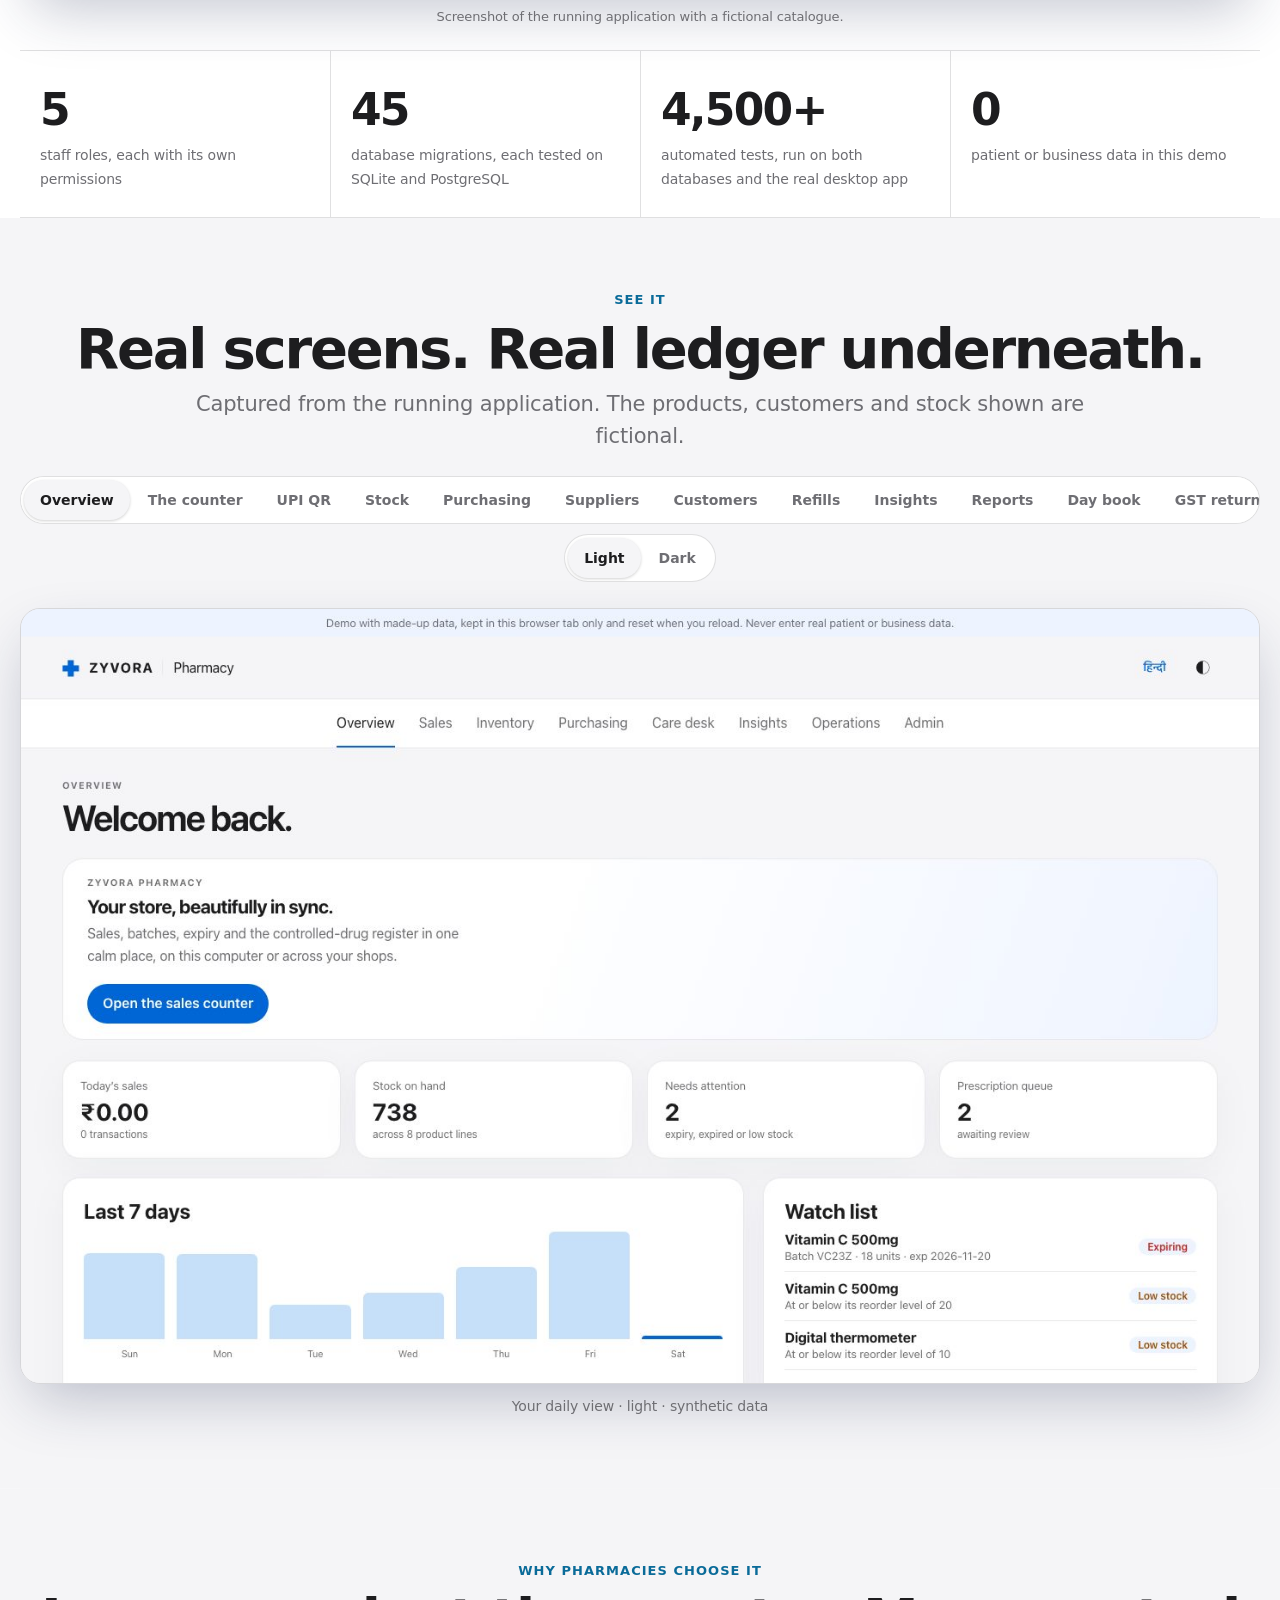
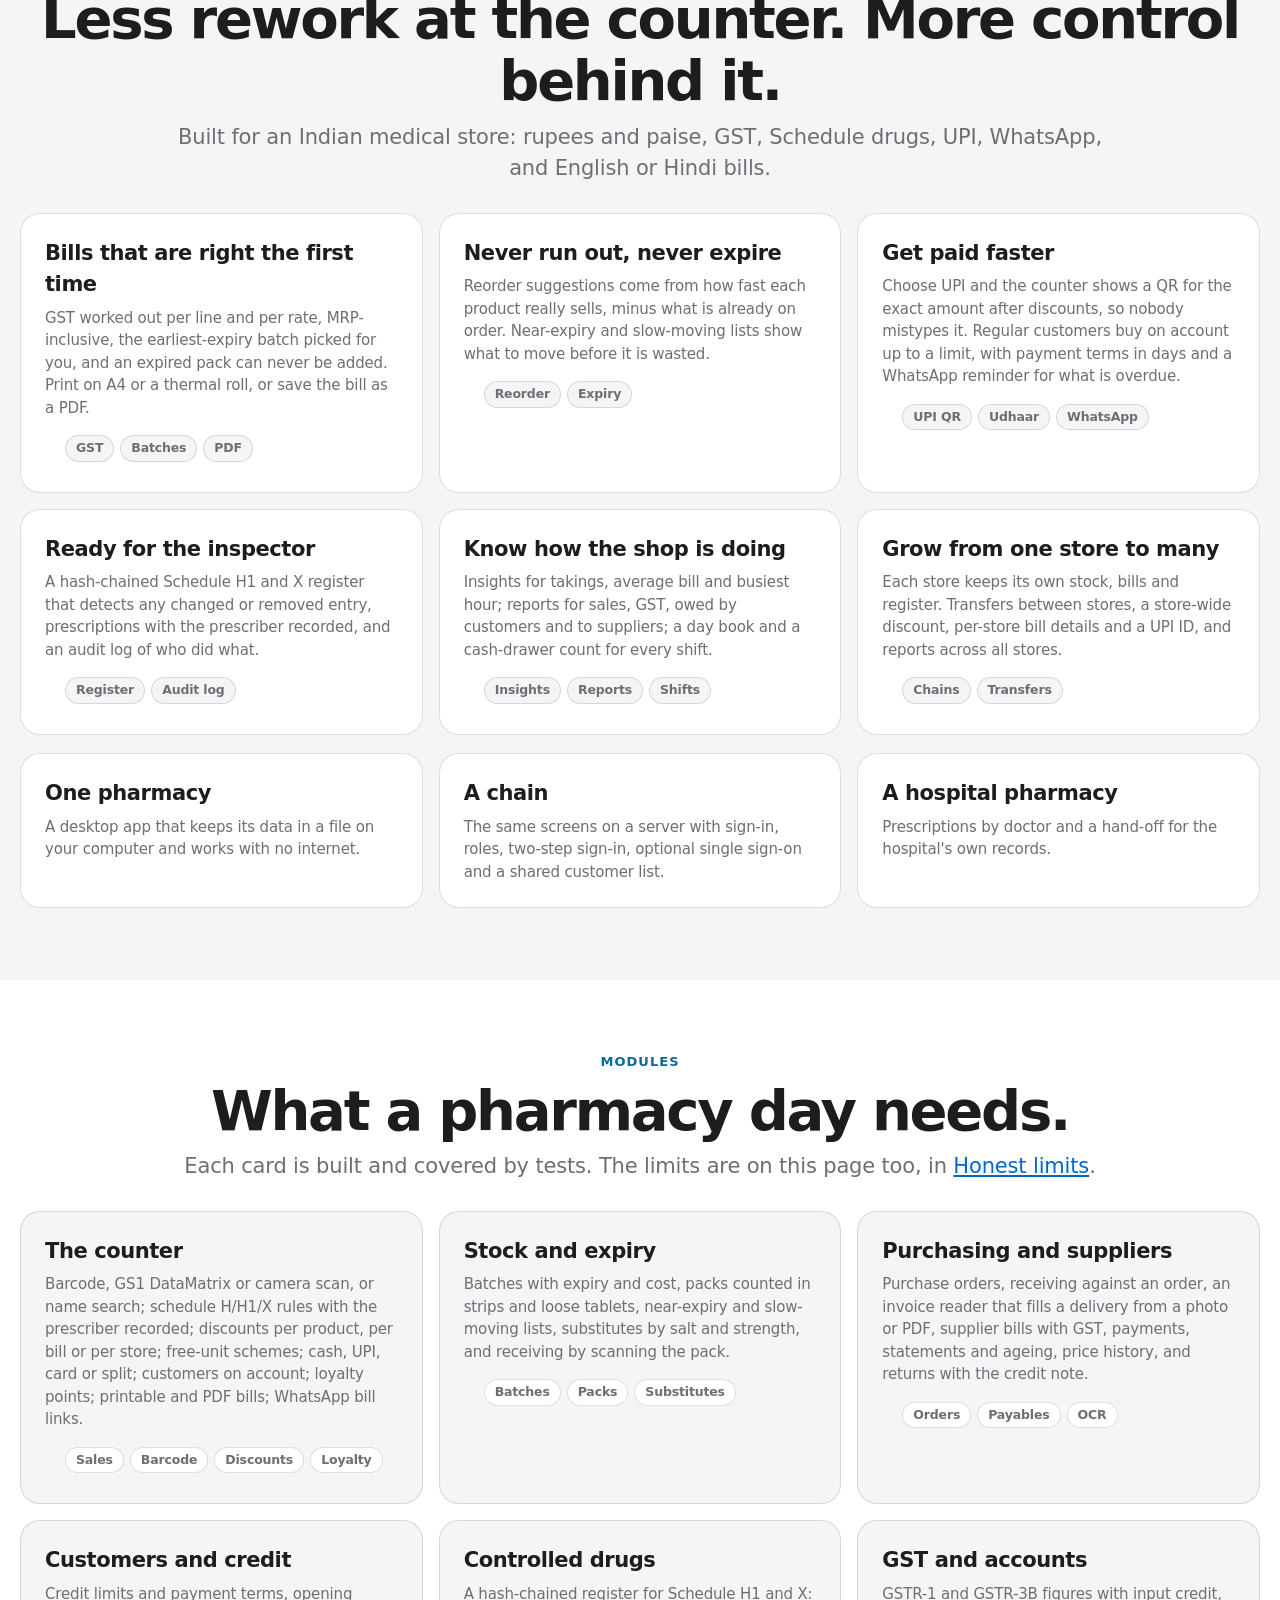
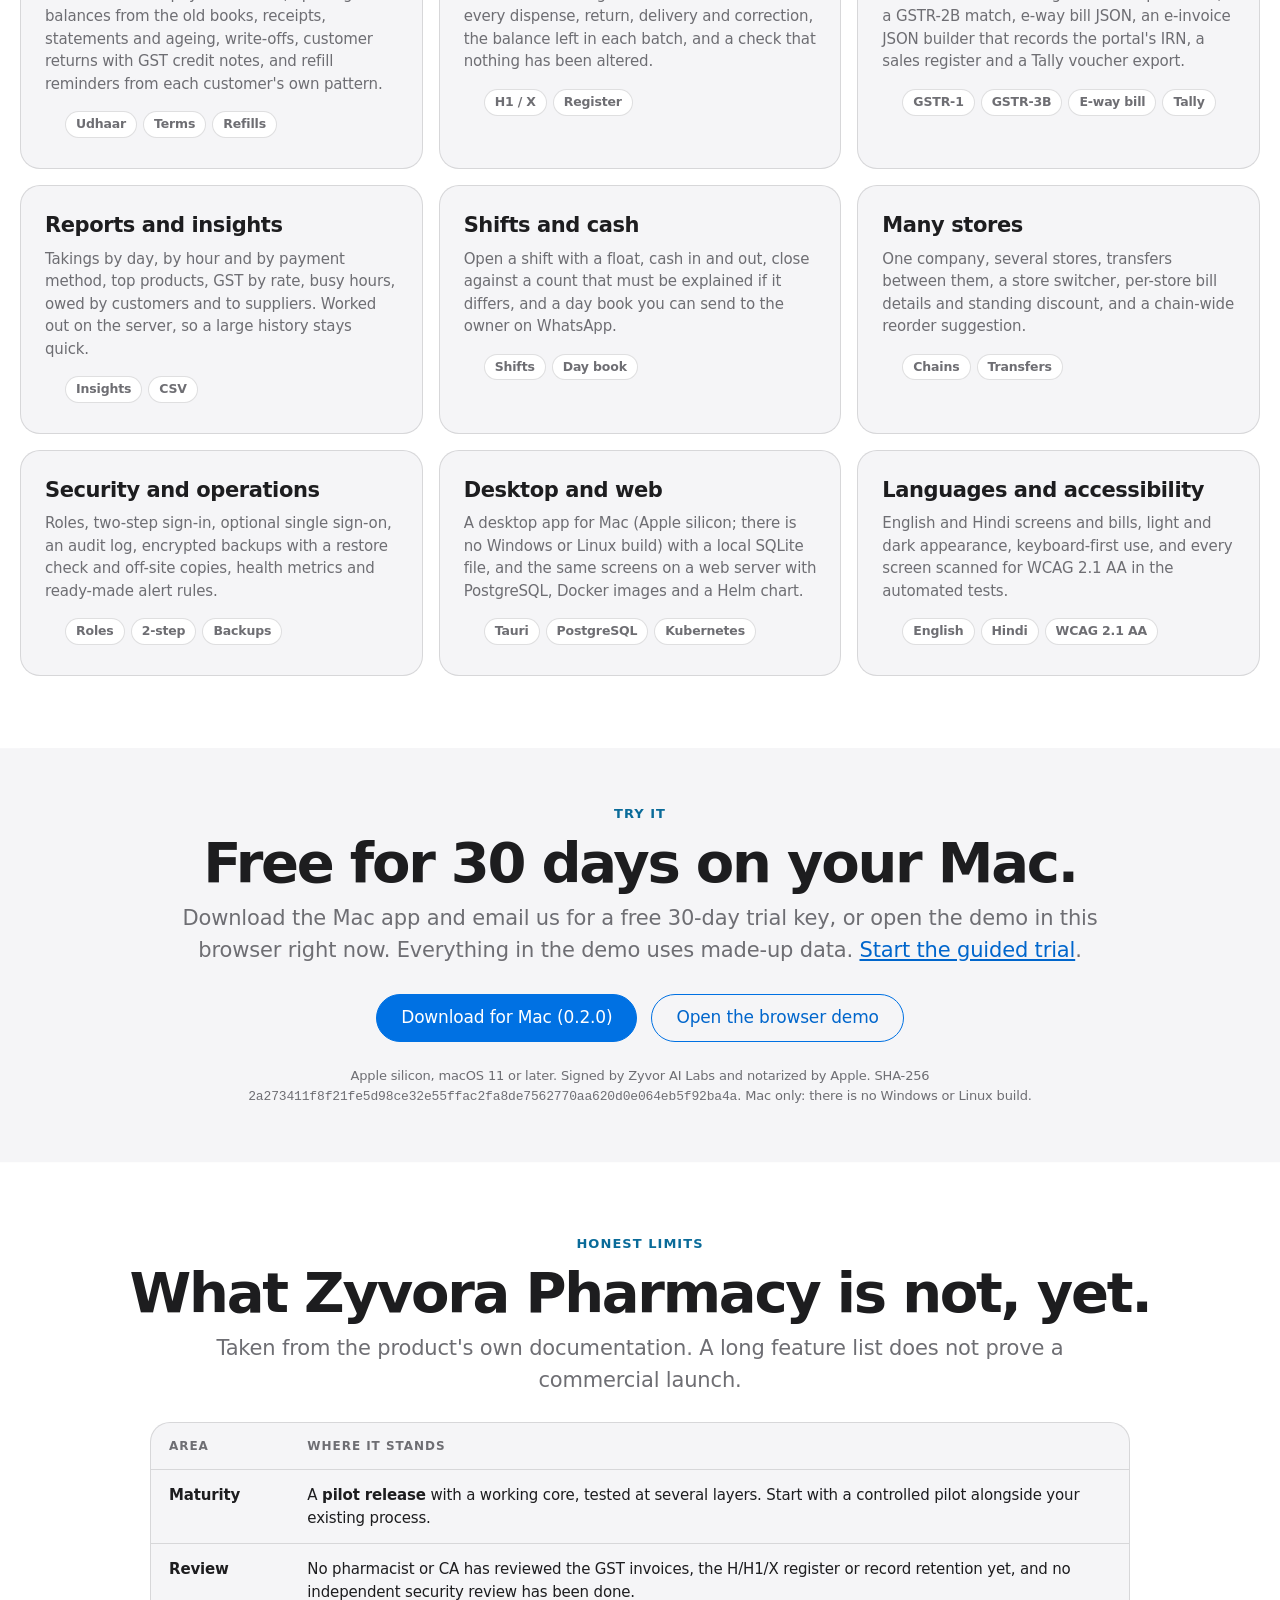
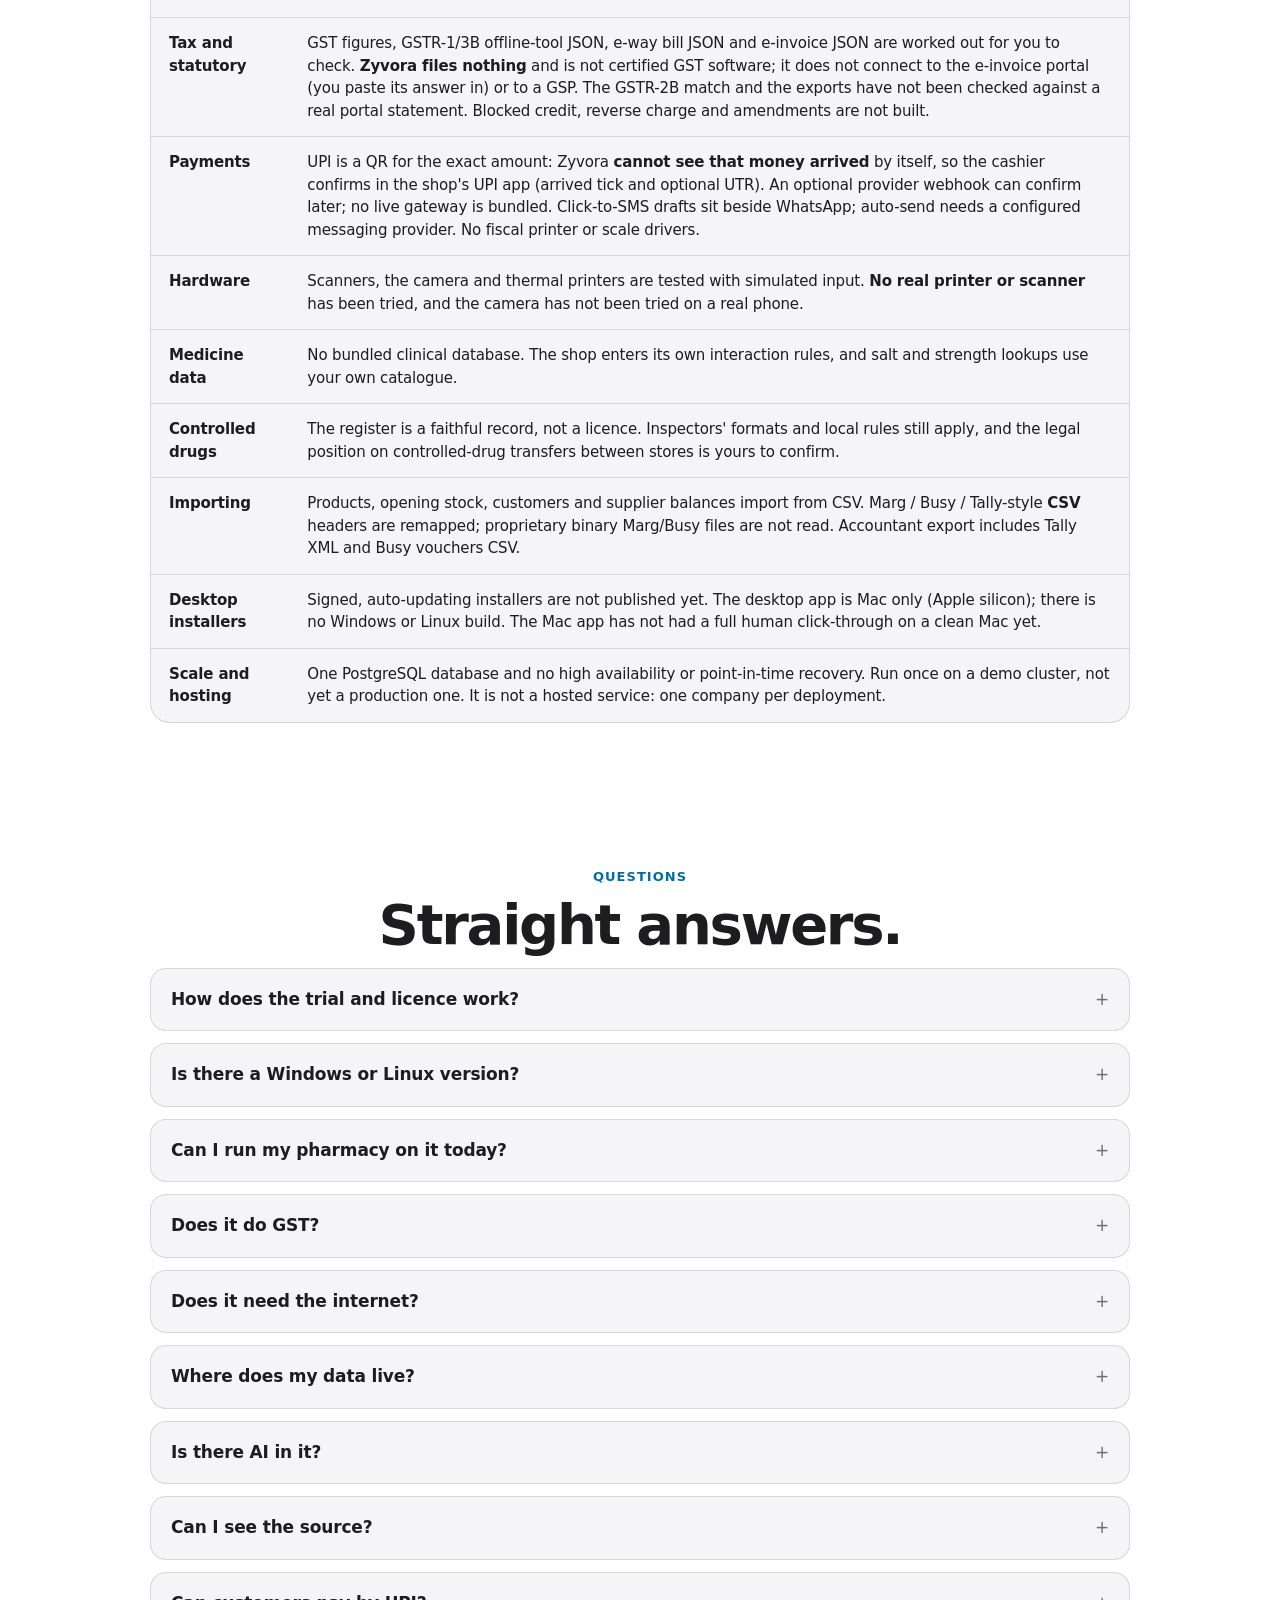
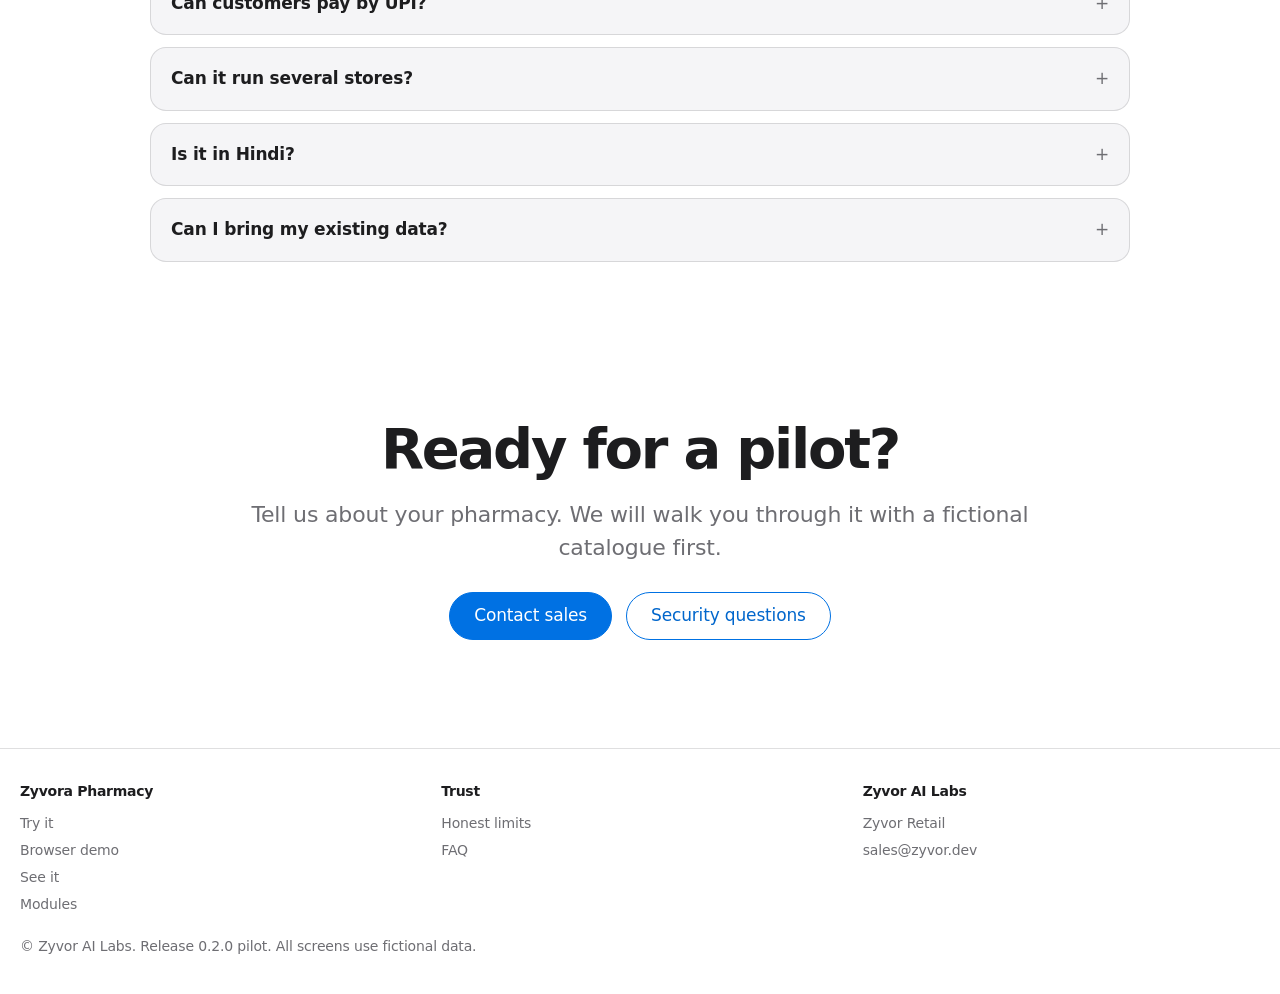
==== commit d194a02f: "Site: Mac-only 0.2.0 with 30-day trial key; remove Windows/Linux and the Docker install path Co-Auth" ====
--- a/index.html
+++ b/index.html
@@ -11,7 +11,7 @@
 <meta name="keywords" content="pharmacy software India, pharmacy billing, GST pharmacy, medical store software, Schedule H1 register, batch and expiry, UPI QR, pharmacy inventory, chain pharmacy, Tally export, GSTR-1, e-way bill">
 <meta property="og:image" content="https://zyvorai.github.io/zyvor-pharma-site/assets/og.png"><meta property="og:image:width" content="1200"><meta property="og:image:height" content="630"><meta property="og:image:alt" content="Zyvora Pharmacy: the pharmacy counter, done right">
 <meta name="twitter:card" content="summary_large_image"><meta name="twitter:image" content="https://zyvorai.github.io/zyvor-pharma-site/assets/og.png">
-<script type="application/ld+json">{"@context":"https://schema.org","@type":"SoftwareApplication","name":"Zyvora Pharmacy","applicationCategory":"BusinessApplication","operatingSystem":"macOS, Windows, Linux, web","description":"A pharmacy counter and stock system for India: GST, batches and expiry, Schedule H/H1/X, the controlled-drug register, purchasing and GST returns.","url":"https://zyvorai.github.io/zyvor-pharma-site/","publisher":{"@type":"Organization","name":"Zyvor AI Labs"}}</script>
+<script type="application/ld+json">{"@context":"https://schema.org","@type":"SoftwareApplication","name":"Zyvora Pharmacy","applicationCategory":"BusinessApplication","operatingSystem":"macOS (Apple silicon)","description":"A pharmacy counter and stock system for India: GST, batches and expiry, Schedule H/H1/X, the controlled-drug register, purchasing and GST returns.","url":"https://zyvorai.github.io/zyvor-pharma-site/","publisher":{"@type":"Organization","name":"Zyvor AI Labs"}}</script>
 <script src="theme.js"></script>
 <link rel="stylesheet" href="site.css">
 
@@ -71,24 +71,23 @@
 
 <section id="modules">
   <div class="center"><p class="kicker">Modules</p><h2>What a pharmacy day needs.</h2><p class="sub">Each card is built and covered by tests. The limits are on this page too, in <a href="#honest">Honest limits</a>.</p></div>
-  <div class="grid"><div class="card rv"><h3>The counter</h3><p>Barcode, GS1 DataMatrix or camera scan, or name search; schedule H/H1/X rules with the prescriber recorded; discounts per product, per bill or per store; free-unit schemes; cash, UPI, card or split; customers on account; loyalty points; printable and PDF bills; WhatsApp bill links.</p><ul class="tags"><li>Sales</li><li>Barcode</li><li>Discounts</li><li>Loyalty</li></ul></div><div class="card rv"><h3>Stock and expiry</h3><p>Batches with expiry and cost, packs counted in strips and loose tablets, near-expiry and slow-moving lists, substitutes by salt and strength, and receiving by scanning the pack.</p><ul class="tags"><li>Batches</li><li>Packs</li><li>Substitutes</li></ul></div><div class="card rv"><h3>Purchasing and suppliers</h3><p>Purchase orders, receiving against an order, an invoice reader that fills a delivery from a photo or PDF, supplier bills with GST, payments, statements and ageing, price history, and returns with the credit note.</p><ul class="tags"><li>Orders</li><li>Payables</li><li>OCR</li></ul></div><div class="card rv"><h3>Customers and credit</h3><p>Credit limits and payment terms, opening balances from the old books, receipts, statements and ageing, write-offs, customer returns with GST credit notes, and refill reminders from each customer's own pattern.</p><ul class="tags"><li>Udhaar</li><li>Terms</li><li>Refills</li></ul></div><div class="card rv"><h3>Controlled drugs</h3><p>A hash-chained register for Schedule H1 and X: every dispense, return, delivery and correction, the balance left in each batch, and a check that nothing has been altered.</p><ul class="tags"><li>H1 / X</li><li>Register</li></ul></div><div class="card rv"><h3>GST and accounts</h3><p>GSTR-1 and GSTR-3B figures with input credit, a GSTR-2B match, e-way bill JSON, an e-invoice JSON builder that records the portal's IRN, a sales register and a Tally voucher export.</p><ul class="tags"><li>GSTR-1</li><li>GSTR-3B</li><li>E-way bill</li><li>Tally</li></ul></div><div class="card rv"><h3>Reports and insights</h3><p>Takings by day, by hour and by payment method, top products, GST by rate, busy hours, owed by customers and to suppliers. Worked out on the server, so a large history stays quick.</p><ul class="tags"><li>Insights</li><li>CSV</li></ul></div><div class="card rv"><h3>Shifts and cash</h3><p>Open a shift with a float, cash in and out, close against a count that must be explained if it differs, and a day book you can send to the owner on WhatsApp.</p><ul class="tags"><li>Shifts</li><li>Day book</li></ul></div><div class="card rv"><h3>Many stores</h3><p>One company, several stores, transfers between them, a store switcher, per-store bill details and standing discount, and a chain-wide reorder suggestion.</p><ul class="tags"><li>Chains</li><li>Transfers</li></ul></div><div class="card rv"><h3>Security and operations</h3><p>Roles, two-step sign-in, optional single sign-on, an audit log, encrypted backups with a restore check and off-site copies, health metrics and ready-made alert rules.</p><ul class="tags"><li>Roles</li><li>2-step</li><li>Backups</li></ul></div><div class="card rv"><h3>Desktop and web</h3><p>A desktop app on macOS (Windows and Linux are not yet verified) with a local SQLite file, and the same screens on a web server with PostgreSQL, Docker images and a Helm chart.</p><ul class="tags"><li>Tauri</li><li>PostgreSQL</li><li>Kubernetes</li></ul></div><div class="card rv"><h3>Languages and accessibility</h3><p>English and Hindi screens and bills, light and dark appearance, keyboard-first use, and every screen scanned for WCAG 2.1 AA in the automated tests.</p><ul class="tags"><li>English</li><li>Hindi</li><li>WCAG 2.1 AA</li></ul></div></div>
+  <div class="grid"><div class="card rv"><h3>The counter</h3><p>Barcode, GS1 DataMatrix or camera scan, or name search; schedule H/H1/X rules with the prescriber recorded; discounts per product, per bill or per store; free-unit schemes; cash, UPI, card or split; customers on account; loyalty points; printable and PDF bills; WhatsApp bill links.</p><ul class="tags"><li>Sales</li><li>Barcode</li><li>Discounts</li><li>Loyalty</li></ul></div><div class="card rv"><h3>Stock and expiry</h3><p>Batches with expiry and cost, packs counted in strips and loose tablets, near-expiry and slow-moving lists, substitutes by salt and strength, and receiving by scanning the pack.</p><ul class="tags"><li>Batches</li><li>Packs</li><li>Substitutes</li></ul></div><div class="card rv"><h3>Purchasing and suppliers</h3><p>Purchase orders, receiving against an order, an invoice reader that fills a delivery from a photo or PDF, supplier bills with GST, payments, statements and ageing, price history, and returns with the credit note.</p><ul class="tags"><li>Orders</li><li>Payables</li><li>OCR</li></ul></div><div class="card rv"><h3>Customers and credit</h3><p>Credit limits and payment terms, opening balances from the old books, receipts, statements and ageing, write-offs, customer returns with GST credit notes, and refill reminders from each customer's own pattern.</p><ul class="tags"><li>Udhaar</li><li>Terms</li><li>Refills</li></ul></div><div class="card rv"><h3>Controlled drugs</h3><p>A hash-chained register for Schedule H1 and X: every dispense, return, delivery and correction, the balance left in each batch, and a check that nothing has been altered.</p><ul class="tags"><li>H1 / X</li><li>Register</li></ul></div><div class="card rv"><h3>GST and accounts</h3><p>GSTR-1 and GSTR-3B figures with input credit, a GSTR-2B match, e-way bill JSON, an e-invoice JSON builder that records the portal's IRN, a sales register and a Tally voucher export.</p><ul class="tags"><li>GSTR-1</li><li>GSTR-3B</li><li>E-way bill</li><li>Tally</li></ul></div><div class="card rv"><h3>Reports and insights</h3><p>Takings by day, by hour and by payment method, top products, GST by rate, busy hours, owed by customers and to suppliers. Worked out on the server, so a large history stays quick.</p><ul class="tags"><li>Insights</li><li>CSV</li></ul></div><div class="card rv"><h3>Shifts and cash</h3><p>Open a shift with a float, cash in and out, close against a count that must be explained if it differs, and a day book you can send to the owner on WhatsApp.</p><ul class="tags"><li>Shifts</li><li>Day book</li></ul></div><div class="card rv"><h3>Many stores</h3><p>One company, several stores, transfers between them, a store switcher, per-store bill details and standing discount, and a chain-wide reorder suggestion.</p><ul class="tags"><li>Chains</li><li>Transfers</li></ul></div><div class="card rv"><h3>Security and operations</h3><p>Roles, two-step sign-in, optional single sign-on, an audit log, encrypted backups with a restore check and off-site copies, health metrics and ready-made alert rules.</p><ul class="tags"><li>Roles</li><li>2-step</li><li>Backups</li></ul></div><div class="card rv"><h3>Desktop and web</h3><p>A desktop app for Mac (Apple silicon; there is no Windows or Linux build) with a local SQLite file, and the same screens on a web server with PostgreSQL, Docker images and a Helm chart.</p><ul class="tags"><li>Tauri</li><li>PostgreSQL</li><li>Kubernetes</li></ul></div><div class="card rv"><h3>Languages and accessibility</h3><p>English and Hindi screens and bills, light and dark appearance, keyboard-first use, and every screen scanned for WCAG 2.1 AA in the automated tests.</p><ul class="tags"><li>English</li><li>Hindi</li><li>WCAG 2.1 AA</li></ul></div></div>
 </section>
 
 <section class="tint try-band" id="install">
-  <div class="center"><p class="kicker">Try it</p><h2>Two ways, no sign-up.</h2><p class="sub">Open the demo in this browser right now, or install a private copy on your own computer with one command. Both use made-up data. <a href="try/">Start the guided trial</a>.</p></div>
-  <div class="cta"><a class="btn primary" href="demo/">Open the browser demo</a><a class="btn" href="try/">Install on my computer</a></div>
-  <pre class="cmd" tabindex="0"><code>curl -fsSL https://github.com/zyvorai/zyvor-pharma-site/releases/latest/download/get.sh | sh -s -- up --demo</code></pre>
-  <p class="small center">Windows PowerShell uses <code>get.ps1</code>: see <a href="try/">Try it</a>.</p>
+  <div class="center"><p class="kicker">Try it</p><h2>Free for 30 days on your Mac.</h2><p class="sub">Download the Mac app and email us for a free 30-day trial key, or open the demo in this browser right now. Everything in the demo uses made-up data. <a href="try/">Start the guided trial</a>.</p></div>
+  <div class="cta"><a class="btn primary" href="https://github.com/zyvorai/zyvor-pharma-site/releases/download/v0.2.0/Zyvora-Pharmacy-0.2.0.dmg">Download for Mac (0.2.0)</a><a class="btn" href="demo/">Open the browser demo</a></div>
+  <p class="small center">Apple silicon, macOS 11 or later. Signed by Zyvor AI Labs and notarized by Apple. SHA-256 <code>2a273411f8f21fe5d98ce32e55ffac2fa8de7562770aa620d0e064eb5f92ba4a</code>. Mac only: there is no Windows or Linux build.</p>
 </section>
 
 <section id="honest">
   <div class="center"><p class="kicker">Honest limits</p><h2>What Zyvora Pharmacy is not, yet.</h2><p class="sub">Taken from the product's own documentation. A long feature list does not prove a commercial launch.</p></div>
-  <table><thead><tr><th>Area</th><th>Where it stands</th></tr></thead><tbody><tr><td>Maturity</td><td>A <b>pilot release</b> with a working core, tested at several layers. Start with a controlled pilot alongside your existing process.</td></tr><tr><td>Review</td><td>No pharmacist or CA has reviewed the GST invoices, the H/H1/X register or record retention yet, and no independent security review has been done.</td></tr><tr><td>Tax and statutory</td><td>GST figures, GSTR-1/3B offline-tool JSON, e-way bill JSON and e-invoice JSON are worked out for you to check. <b>Zyvora files nothing</b> and is not certified GST software; it does not connect to the e-invoice portal (you paste its answer in) or to a GSP. The GSTR-2B match and the exports have not been checked against a real portal statement. Blocked credit, reverse charge and amendments are not built.</td></tr><tr><td>Payments</td><td>UPI is a QR for the exact amount: Zyvora <b>cannot see that money arrived</b> by itself, so the cashier confirms in the shop's UPI app (arrived tick and optional UTR). An optional provider webhook can confirm later; no live gateway is bundled. Click-to-SMS drafts sit beside WhatsApp; auto-send needs a configured messaging provider. No fiscal printer or scale drivers.</td></tr><tr><td>Hardware</td><td>Scanners, the camera and thermal printers are tested with simulated input. <b>No real printer or scanner</b> has been tried, and the camera has not been tried on a real phone.</td></tr><tr><td>Medicine data</td><td>No bundled clinical database. The shop enters its own interaction rules, and salt and strength lookups use your own catalogue.</td></tr><tr><td>Controlled drugs</td><td>The register is a faithful record, not a licence. Inspectors' formats and local rules still apply, and the legal position on controlled-drug transfers between stores is yours to confirm.</td></tr><tr><td>Importing</td><td>Products, opening stock, customers and supplier balances import from CSV. Marg / Busy / Tally-style <b>CSV</b> headers are remapped; proprietary binary Marg/Busy files are not read. Accountant export includes Tally XML and Busy vouchers CSV.</td></tr><tr><td>Desktop installers</td><td>Signed, auto-updating installers are not published yet. The desktop app is checked on macOS only; Windows and Linux are not verified. The one-command trial on Windows runs inside WSL 2 and has not been verified on a real Windows PC.</td></tr><tr><td>Scale and hosting</td><td>One PostgreSQL database and no high availability or point-in-time recovery. Run once on a demo cluster, not yet a production one. It is not a hosted service: one company per deployment.</td></tr></tbody></table>
+  <table><thead><tr><th>Area</th><th>Where it stands</th></tr></thead><tbody><tr><td>Maturity</td><td>A <b>pilot release</b> with a working core, tested at several layers. Start with a controlled pilot alongside your existing process.</td></tr><tr><td>Review</td><td>No pharmacist or CA has reviewed the GST invoices, the H/H1/X register or record retention yet, and no independent security review has been done.</td></tr><tr><td>Tax and statutory</td><td>GST figures, GSTR-1/3B offline-tool JSON, e-way bill JSON and e-invoice JSON are worked out for you to check. <b>Zyvora files nothing</b> and is not certified GST software; it does not connect to the e-invoice portal (you paste its answer in) or to a GSP. The GSTR-2B match and the exports have not been checked against a real portal statement. Blocked credit, reverse charge and amendments are not built.</td></tr><tr><td>Payments</td><td>UPI is a QR for the exact amount: Zyvora <b>cannot see that money arrived</b> by itself, so the cashier confirms in the shop's UPI app (arrived tick and optional UTR). An optional provider webhook can confirm later; no live gateway is bundled. Click-to-SMS drafts sit beside WhatsApp; auto-send needs a configured messaging provider. No fiscal printer or scale drivers.</td></tr><tr><td>Hardware</td><td>Scanners, the camera and thermal printers are tested with simulated input. <b>No real printer or scanner</b> has been tried, and the camera has not been tried on a real phone.</td></tr><tr><td>Medicine data</td><td>No bundled clinical database. The shop enters its own interaction rules, and salt and strength lookups use your own catalogue.</td></tr><tr><td>Controlled drugs</td><td>The register is a faithful record, not a licence. Inspectors' formats and local rules still apply, and the legal position on controlled-drug transfers between stores is yours to confirm.</td></tr><tr><td>Importing</td><td>Products, opening stock, customers and supplier balances import from CSV. Marg / Busy / Tally-style <b>CSV</b> headers are remapped; proprietary binary Marg/Busy files are not read. Accountant export includes Tally XML and Busy vouchers CSV.</td></tr><tr><td>Desktop installers</td><td>Signed, auto-updating installers are not published yet. The desktop app is Mac only (Apple silicon); there is no Windows or Linux build. The Mac app has not had a full human click-through on a clean Mac yet.</td></tr><tr><td>Scale and hosting</td><td>One PostgreSQL database and no high availability or point-in-time recovery. Run once on a demo cluster, not yet a production one. It is not a hosted service: one company per deployment.</td></tr></tbody></table>
 </section>
 
 <section id="faq">
   <div class="center"><p class="kicker">Questions</p><h2>Straight answers.</h2></div>
-  <details><summary>Can I run my pharmacy on it today?</summary><p>Treat it as a pilot. The counter, stock, purchasing, register and GST workings are built and tested, but filing, payment gateways and hardware drivers are not there. Run it alongside your current process first.</p></details><details><summary>Does it do GST?</summary><p>It works out bills, returns and credit in the way the law sets them out and exports files for the GST offline tool, the e-way bill portal and Tally. It does not file anything and is not certified GST software.</p></details><details><summary>Does it need the internet?</summary><p>No. The desktop app and the trial copy run on your own machine. The browser demo runs entirely in your browser.</p></details><details><summary>Where does my data live?</summary><p>On your computer (a SQLite file) for the desktop app, or in your own PostgreSQL for the server. The trial copy keeps made-up data in a container volume that <code>uninstall</code> deletes.</p></details><details><summary>Is there AI in it?</summary><p>There is an optional invoice reader that fills a delivery from a photo or PDF, running in the app. Suggestions (reorder, refills) are arithmetic from your own history, and the screen shows the working.</p></details><details><summary>Can I see the source?</summary><p>The source repository is private. Ask sales what can be shared with evaluators; the trial uses published container images, not the source.</p></details>
+  <details><summary>How does the trial and licence work?</summary><p>Email <a href="mailto:sales@zyvor.dev?subject=Zyvora%20Pharmacy%2030-day%20trial%20key">sales@zyvor.dev</a> for a free 30-day trial key and paste it into Settings, Licence. A paid licence is a key in the same way. It is checked on your Mac with no internet. Nothing is ever switched off and your data is never held back if a key is missing or has expired. Licence prices are not published yet: ask us.</p></details><details><summary>Is there a Windows or Linux version?</summary><p>No. Zyvora Pharmacy is a Mac app (Apple silicon) for now, plus the browser demo. The earlier Windows installers were withdrawn.</p></details><details><summary>Can I run my pharmacy on it today?</summary><p>Treat it as a pilot. The counter, stock, purchasing, register and GST workings are built and tested, but filing, payment gateways and hardware drivers are not there. Run it alongside your current process first.</p></details><details><summary>Does it do GST?</summary><p>It works out bills, returns and credit in the way the law sets them out and exports files for the GST offline tool, the e-way bill portal and Tally. It does not file anything and is not certified GST software.</p></details><details><summary>Does it need the internet?</summary><p>No. The desktop app runs on your own Mac. The browser demo runs entirely in your browser.</p></details><details><summary>Where does my data live?</summary><p>On your computer (a SQLite file) for the desktop app, or in your own PostgreSQL for the server.</p></details><details><summary>Is there AI in it?</summary><p>There is an optional invoice reader that fills a delivery from a photo or PDF, running in the app. Suggestions (reorder, refills) are arithmetic from your own history, and the screen shows the working.</p></details><details><summary>Can I see the source?</summary><p>The source repository is private. Ask sales what can be shared with evaluators; the trial uses published container images, not the source.</p></details>
 <details><summary>Can customers pay by UPI?</summary><p>Yes, at the counter: set the shop's UPI ID once, and choosing UPI shows a QR for the exact amount that PhonePe, Google Pay, Paytm and other UPI apps open. A bill left on account prints a pay-the-balance QR. Zyvora cannot see the payment arrive by itself, so the cashier ticks that it arrived (optional UTR) before Checkout. A server webhook can confirm later when a provider is wired in.</p></details><details><summary>Can it run several stores?</summary><p>Yes. Each store keeps its own stock, bills and register, with transfers between stores, a store switcher, and reports for one store or all. Customers and their credit limit are shared across the company.</p></details><details><summary>Is it in Hindi?</summary><p>The screens and bills can be shown in English or Hindi, or both on one bill. Bill PDFs are in English for now.</p></details><details><summary>Can I bring my existing data?</summary><p>Products, opening stock with expiry and cost, customers with opening balances, and supplier balances import from CSV with a row-by-row check. Marg, Busy and Tally-style CSV column names are remapped onto Zyvor's templates. Proprietary binary Marg/Busy files are not read.</p></details>
 </section>
 
@@ -104,7 +103,7 @@
     <div><h3>Trust</h3><a href="#honest">Honest limits</a><a href="#faq">FAQ</a></div>
     <div><h3>Zyvor AI Labs</h3><a href="https://zyvorai.github.io/zyvor-retail-site/">Zyvor Retail</a><a href="mailto:sales@zyvor.dev">sales@zyvor.dev</a></div>
   </div>
-  <p>&copy; Zyvor AI Labs. Release 0.1.3 pilot. All screens use fictional data.</p>
+  <p>&copy; Zyvor AI Labs. Release 0.2.0 pilot. All screens use fictional data.</p>
 </footer>
 <script src="site.js"></script>
 
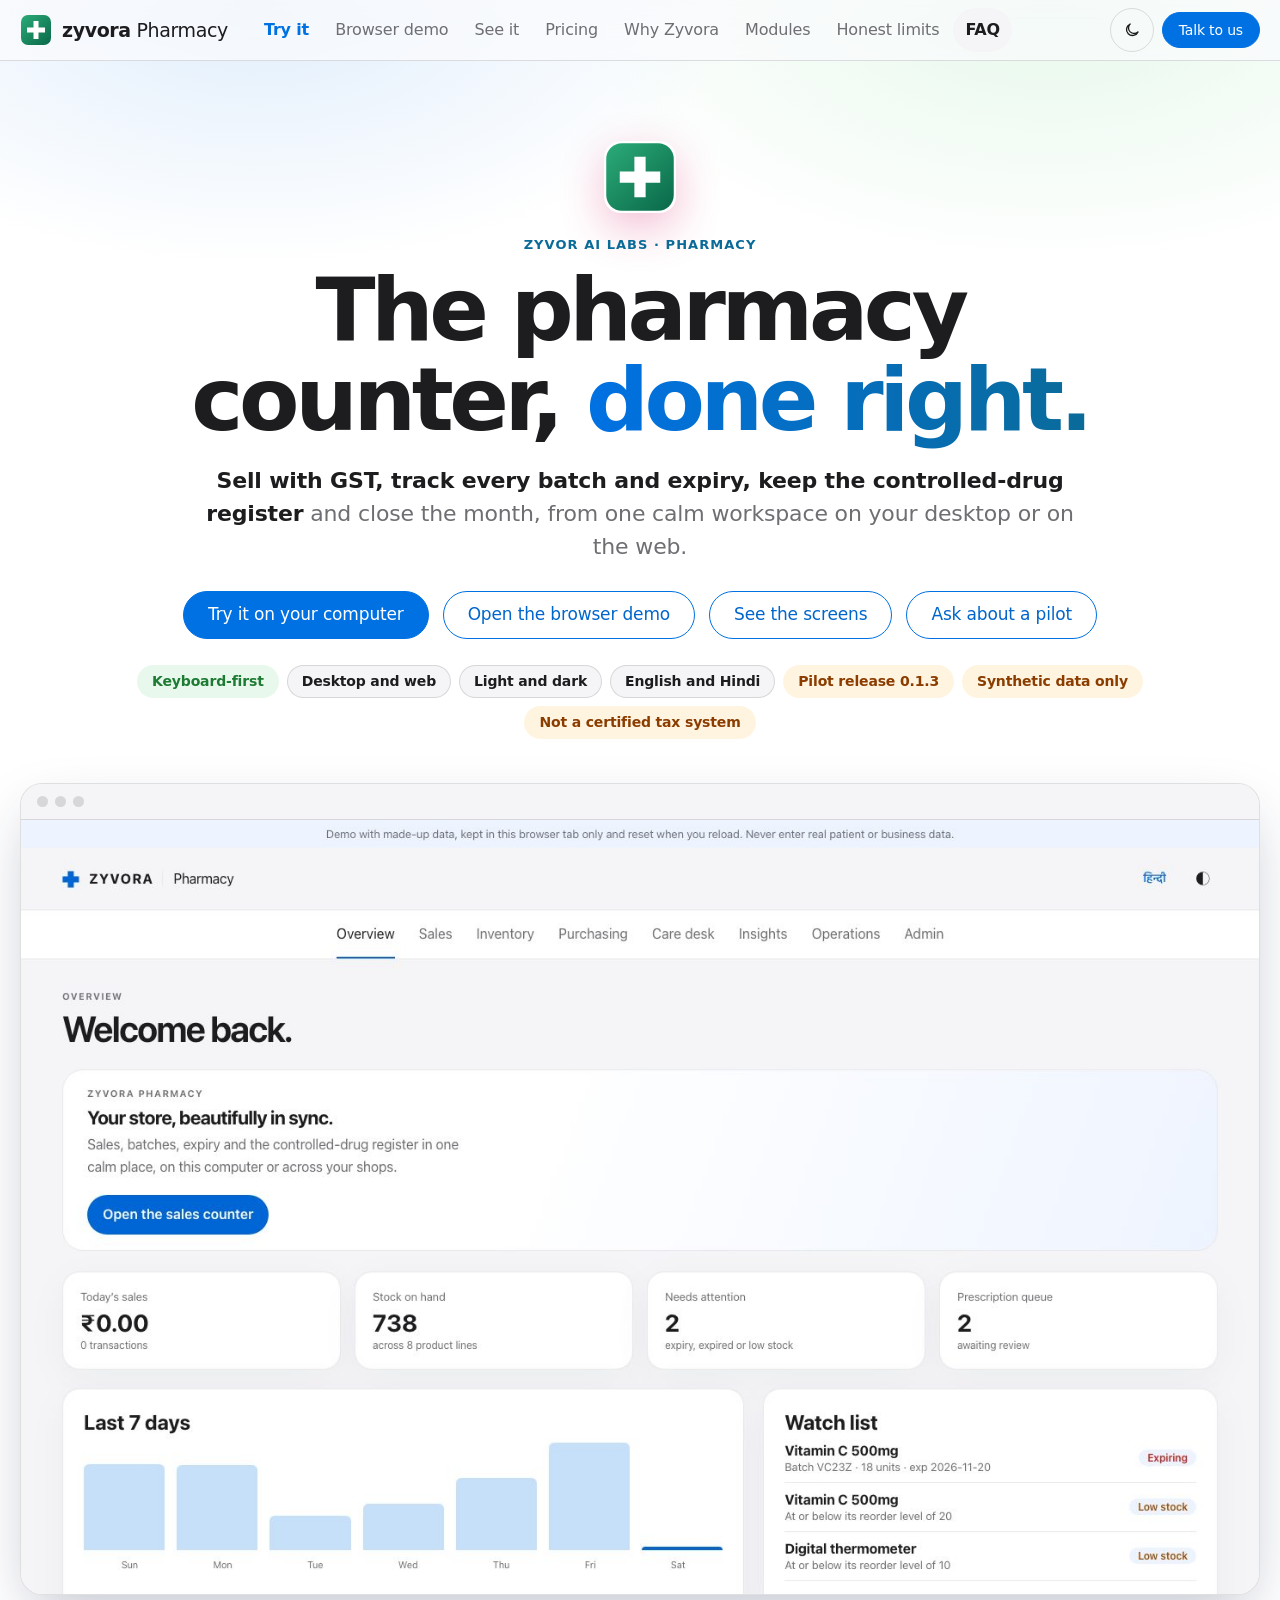
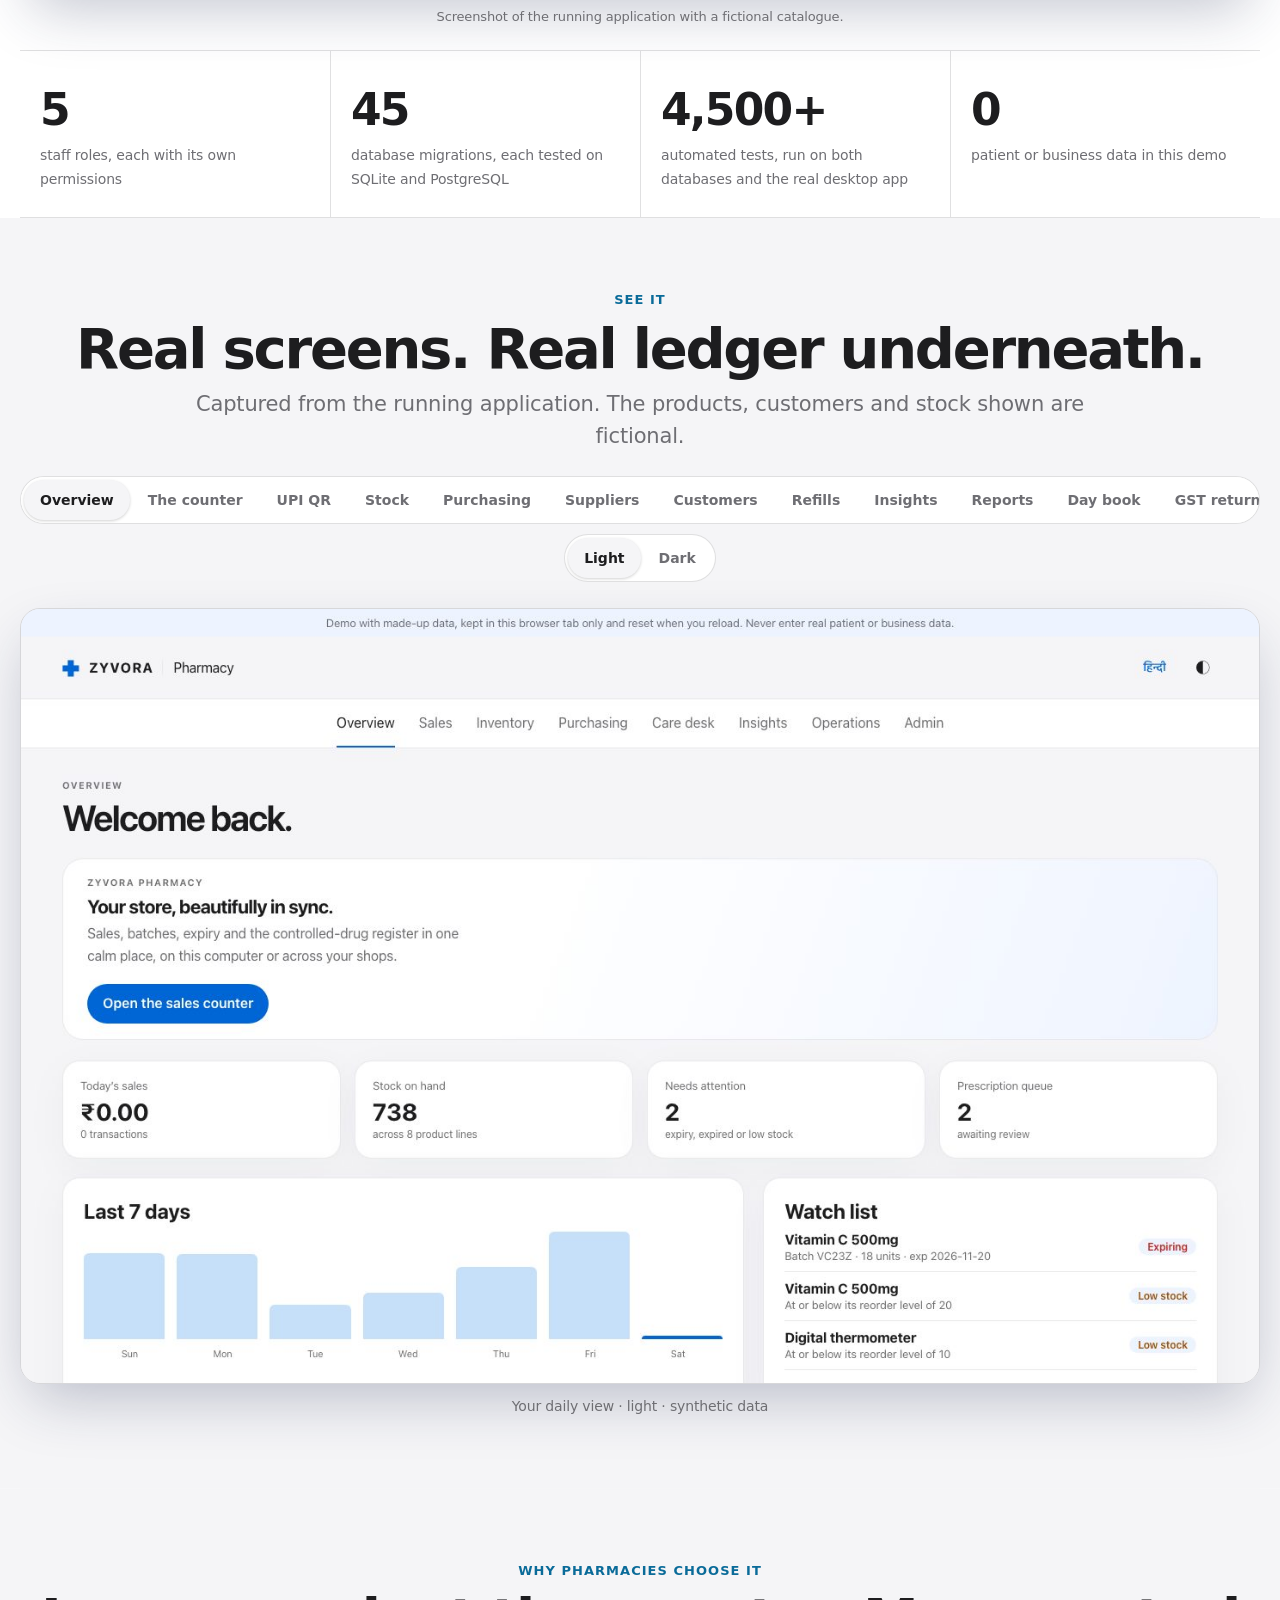
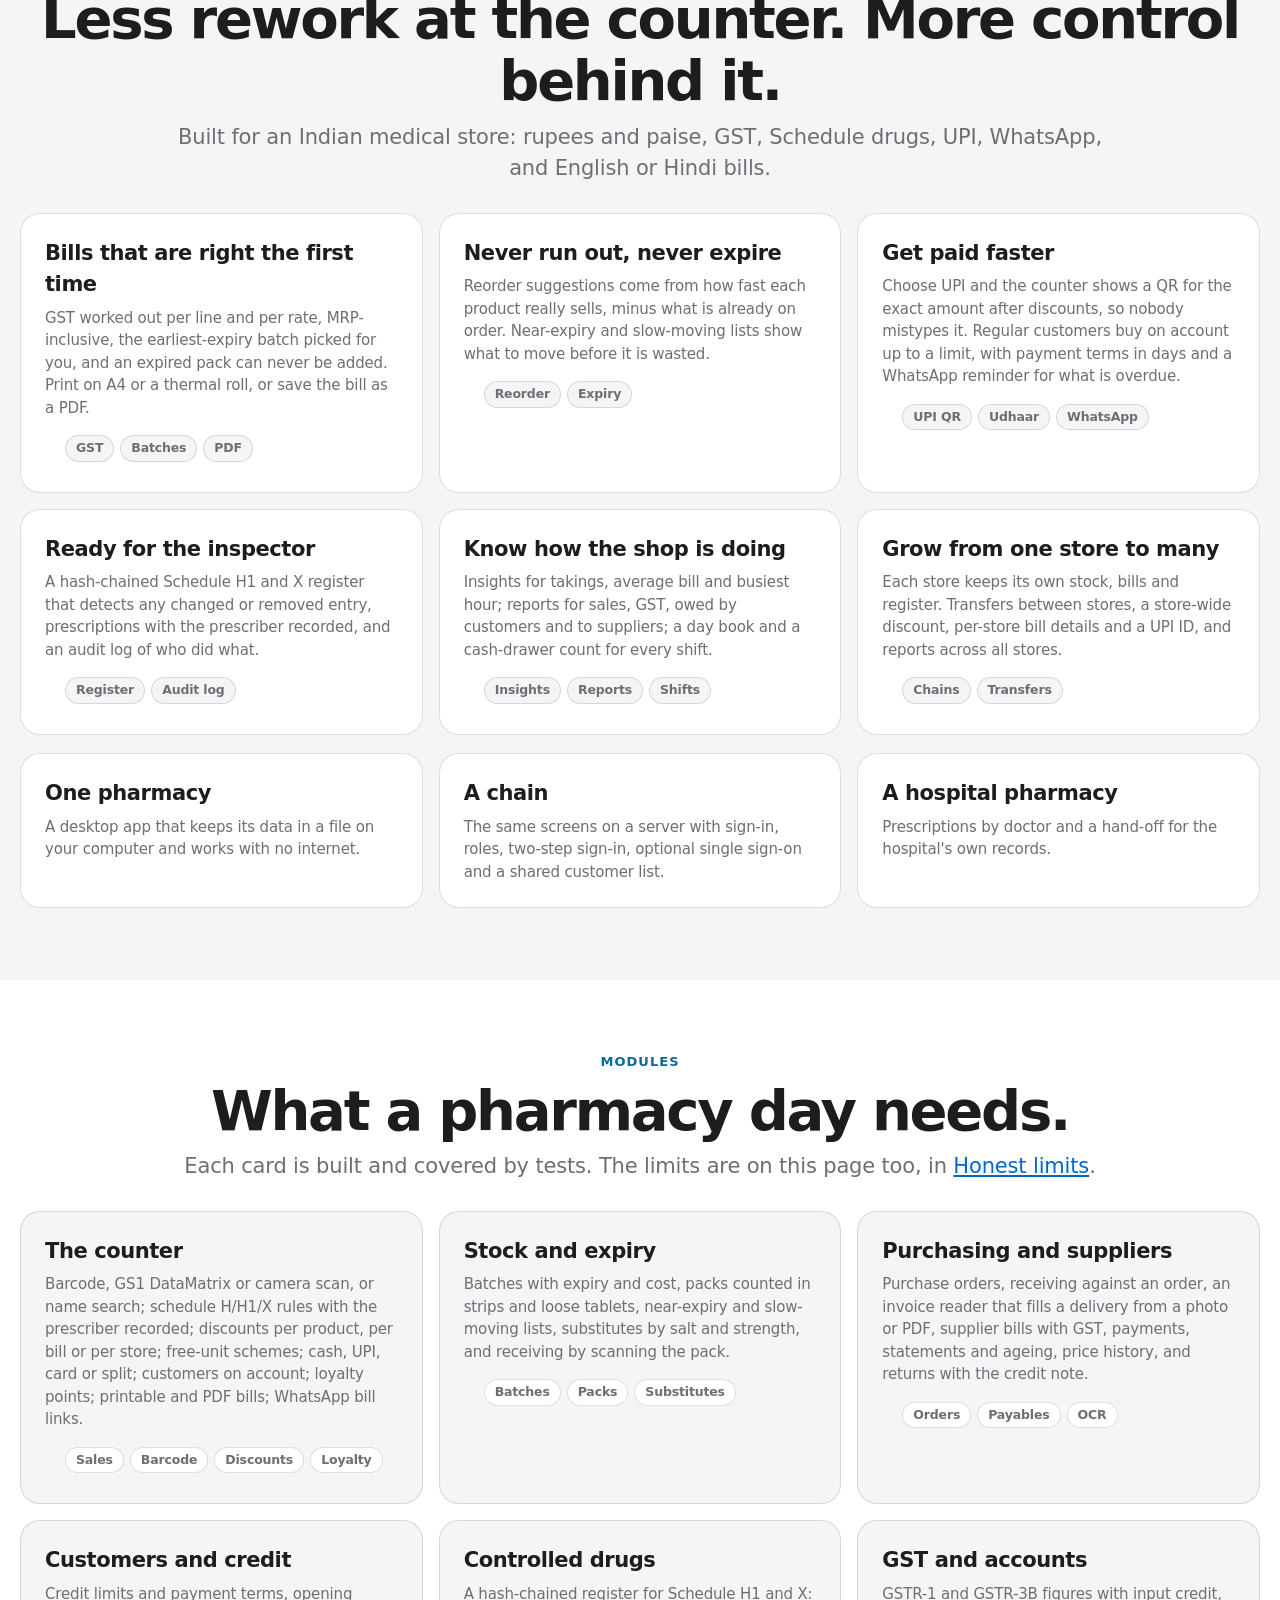
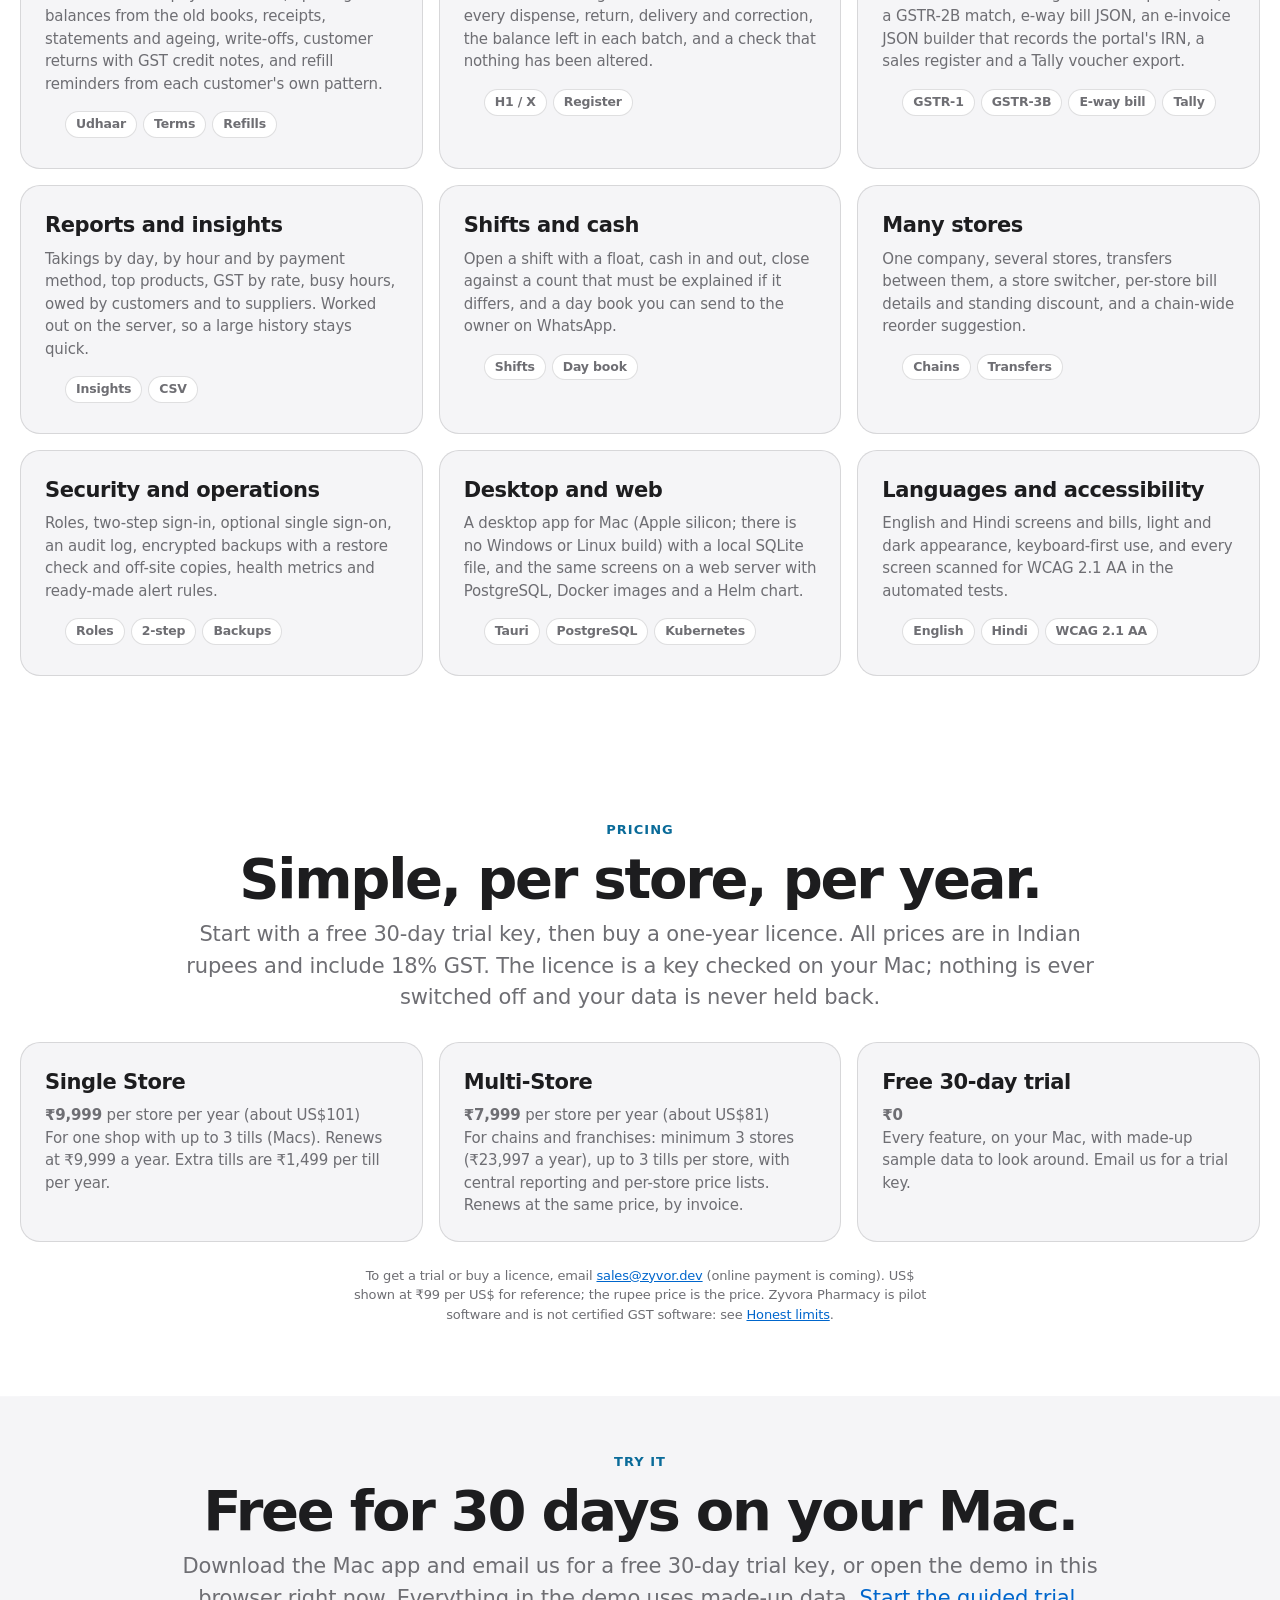
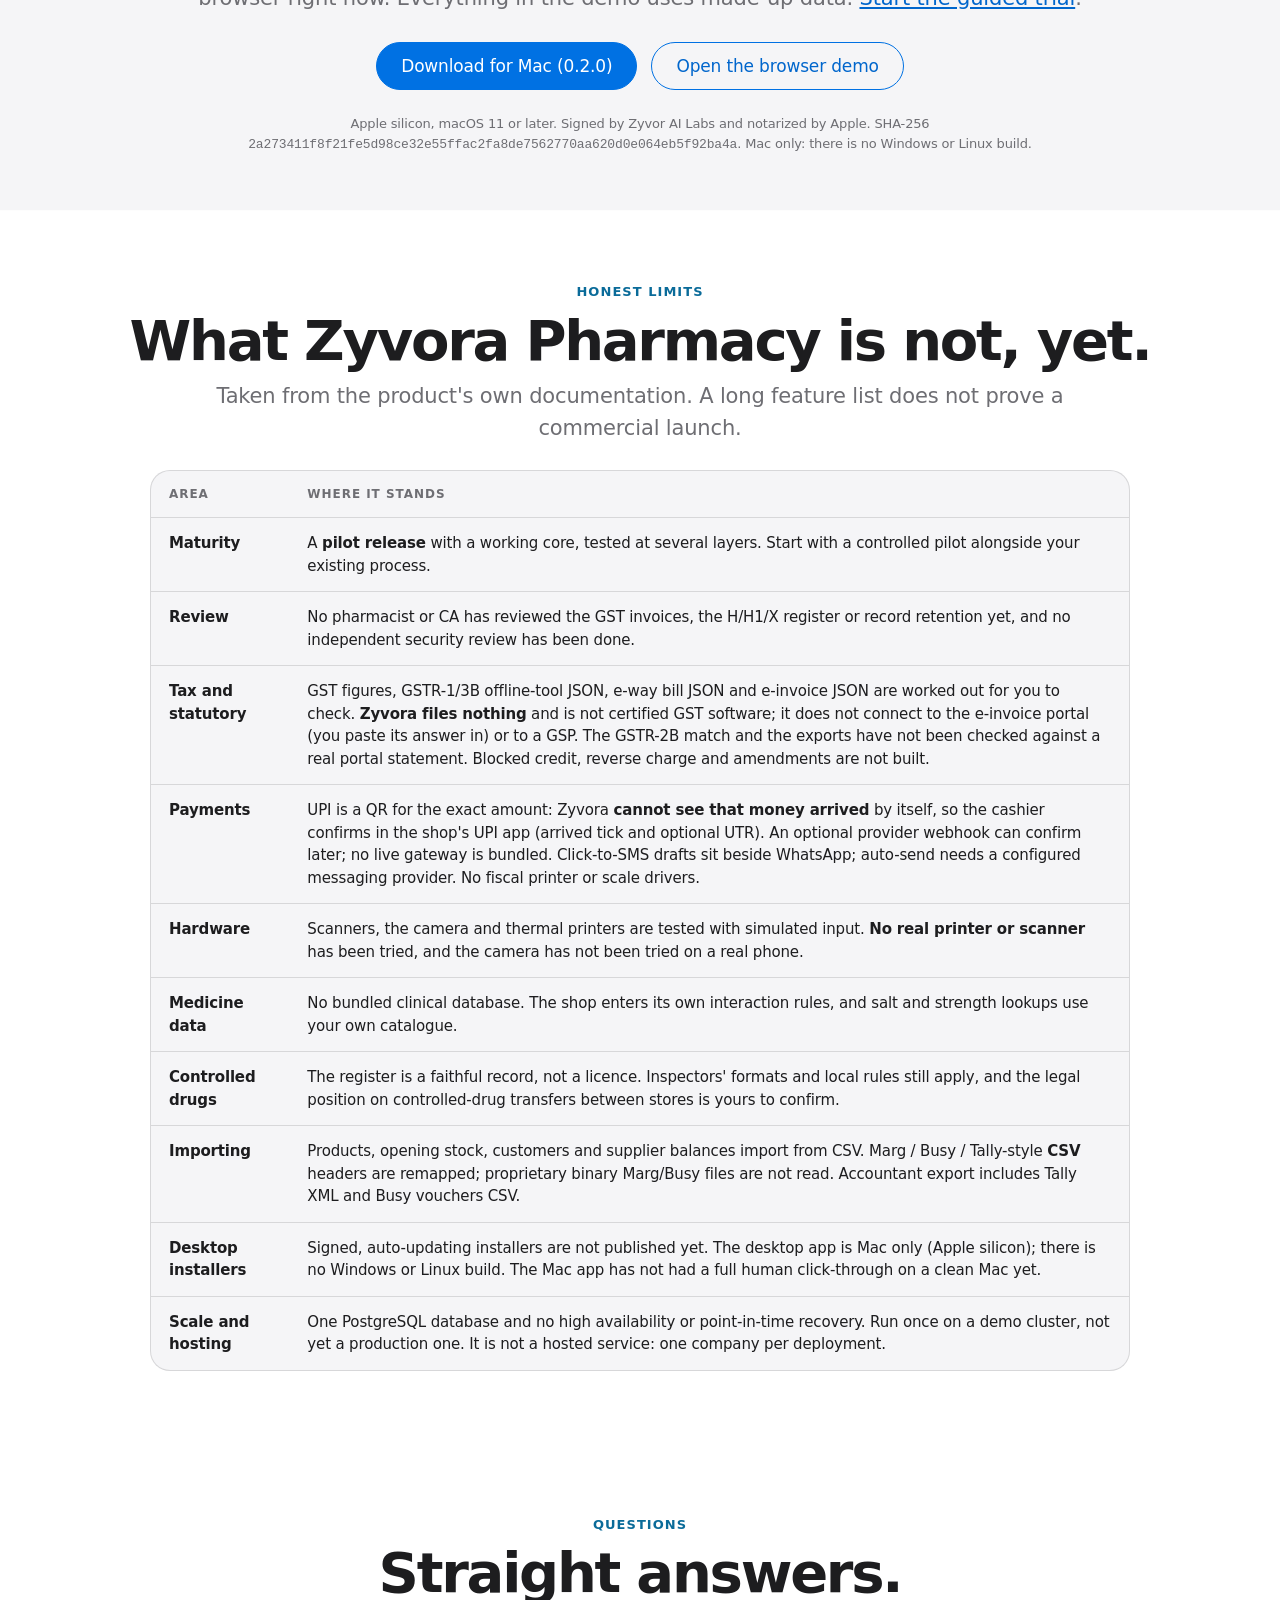
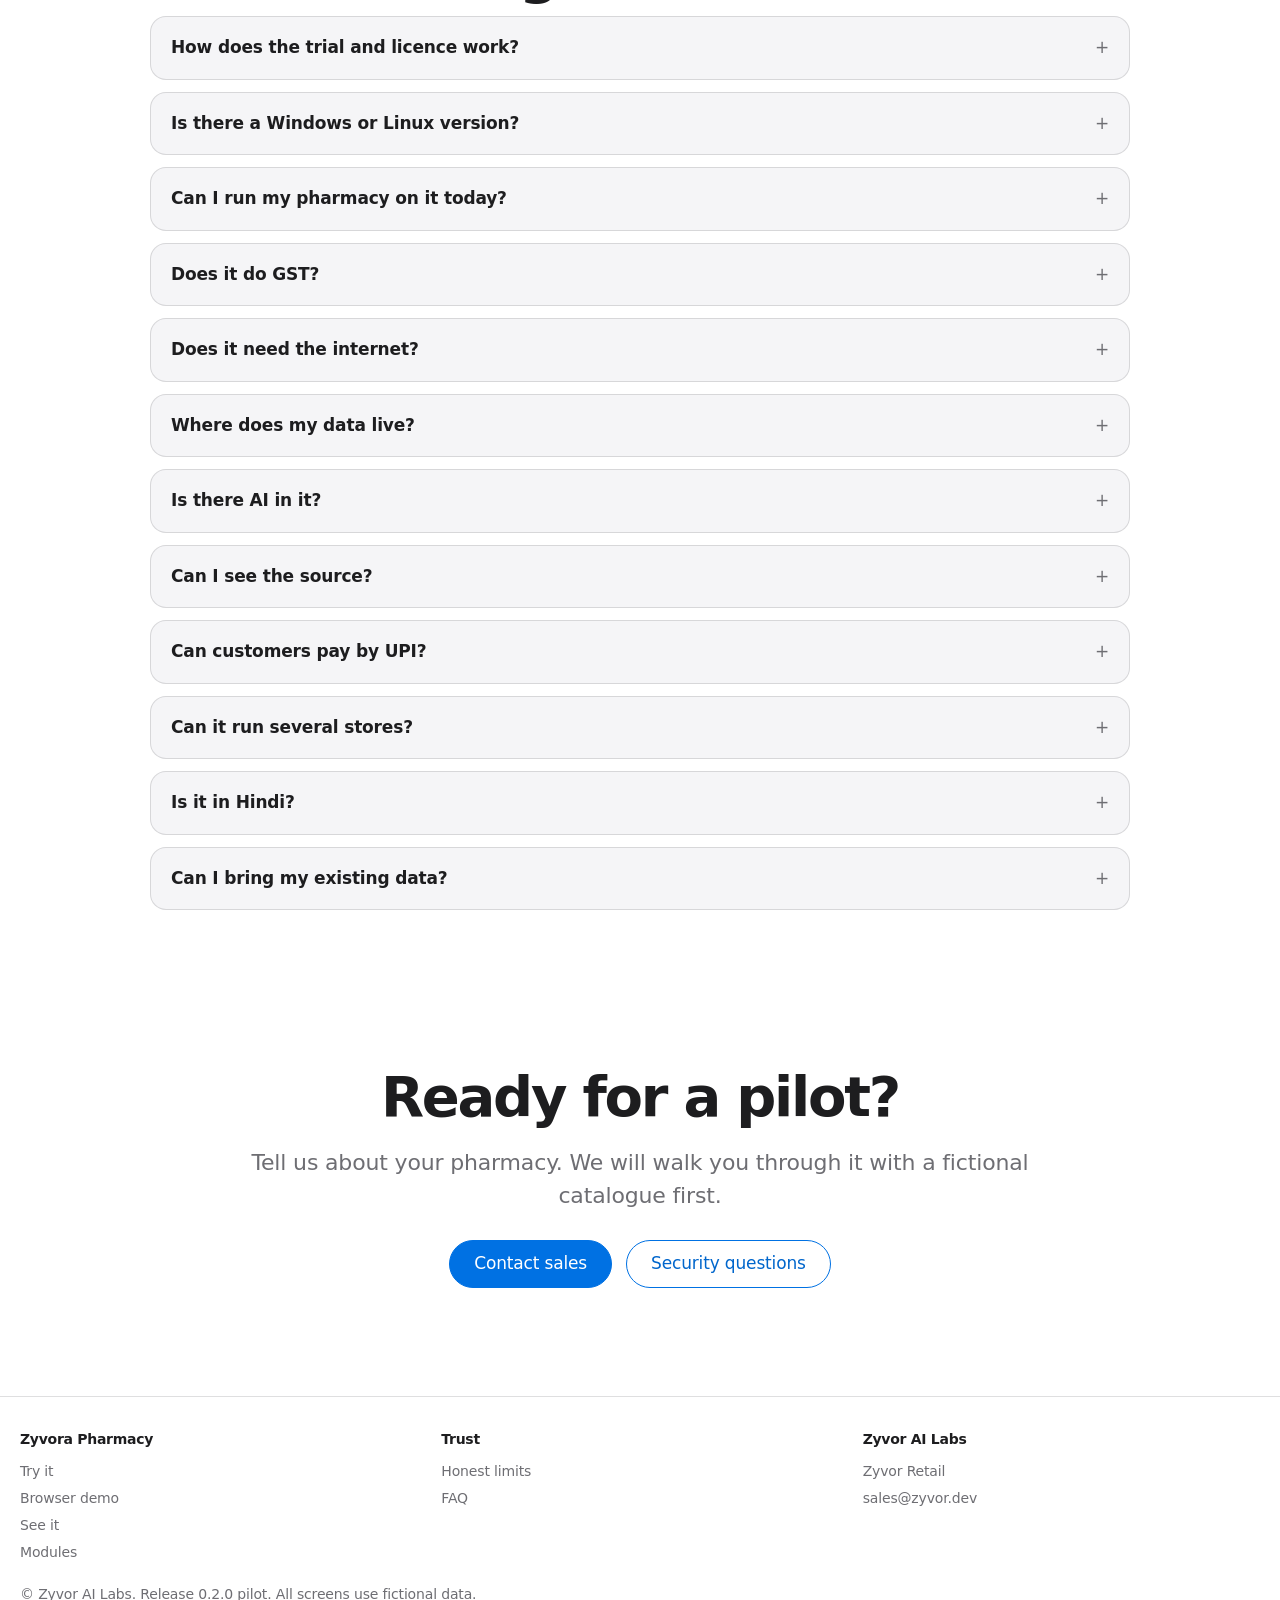
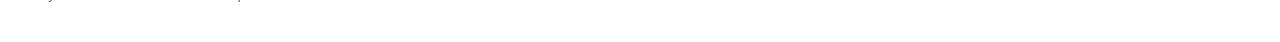
==== commit c25b602c: "Site: Pricing section (Single Store, Multi-Store, trial first; buy by email until a payment page exi" ====
--- a/index.html
+++ b/index.html
@@ -24,7 +24,7 @@
     <span class="wm"><b>zyvora</b> Pharmacy</span>
   </a>
   <nav id="sections" aria-label="Sections">
-    <a class="nav-try" href="try/">Try it</a><a href="demo/">Browser demo</a><a href="#see">See it</a><a href="#why">Why Zyvora</a><a href="#modules">Modules</a><a href="#honest">Honest limits</a><a href="#faq">FAQ</a>
+    <a class="nav-try" href="try/">Try it</a><a href="demo/">Browser demo</a><a href="#see">See it</a><a href="#pricing">Pricing</a><a href="#why">Why Zyvora</a><a href="#modules">Modules</a><a href="#honest">Honest limits</a><a href="#faq">FAQ</a>
   </nav>
   <div class="bar-actions">
     <button id="theme" class="icon" type="button" aria-pressed="false" aria-label="Switch to dark mode">
@@ -74,6 +74,16 @@
   <div class="grid"><div class="card rv"><h3>The counter</h3><p>Barcode, GS1 DataMatrix or camera scan, or name search; schedule H/H1/X rules with the prescriber recorded; discounts per product, per bill or per store; free-unit schemes; cash, UPI, card or split; customers on account; loyalty points; printable and PDF bills; WhatsApp bill links.</p><ul class="tags"><li>Sales</li><li>Barcode</li><li>Discounts</li><li>Loyalty</li></ul></div><div class="card rv"><h3>Stock and expiry</h3><p>Batches with expiry and cost, packs counted in strips and loose tablets, near-expiry and slow-moving lists, substitutes by salt and strength, and receiving by scanning the pack.</p><ul class="tags"><li>Batches</li><li>Packs</li><li>Substitutes</li></ul></div><div class="card rv"><h3>Purchasing and suppliers</h3><p>Purchase orders, receiving against an order, an invoice reader that fills a delivery from a photo or PDF, supplier bills with GST, payments, statements and ageing, price history, and returns with the credit note.</p><ul class="tags"><li>Orders</li><li>Payables</li><li>OCR</li></ul></div><div class="card rv"><h3>Customers and credit</h3><p>Credit limits and payment terms, opening balances from the old books, receipts, statements and ageing, write-offs, customer returns with GST credit notes, and refill reminders from each customer's own pattern.</p><ul class="tags"><li>Udhaar</li><li>Terms</li><li>Refills</li></ul></div><div class="card rv"><h3>Controlled drugs</h3><p>A hash-chained register for Schedule H1 and X: every dispense, return, delivery and correction, the balance left in each batch, and a check that nothing has been altered.</p><ul class="tags"><li>H1 / X</li><li>Register</li></ul></div><div class="card rv"><h3>GST and accounts</h3><p>GSTR-1 and GSTR-3B figures with input credit, a GSTR-2B match, e-way bill JSON, an e-invoice JSON builder that records the portal's IRN, a sales register and a Tally voucher export.</p><ul class="tags"><li>GSTR-1</li><li>GSTR-3B</li><li>E-way bill</li><li>Tally</li></ul></div><div class="card rv"><h3>Reports and insights</h3><p>Takings by day, by hour and by payment method, top products, GST by rate, busy hours, owed by customers and to suppliers. Worked out on the server, so a large history stays quick.</p><ul class="tags"><li>Insights</li><li>CSV</li></ul></div><div class="card rv"><h3>Shifts and cash</h3><p>Open a shift with a float, cash in and out, close against a count that must be explained if it differs, and a day book you can send to the owner on WhatsApp.</p><ul class="tags"><li>Shifts</li><li>Day book</li></ul></div><div class="card rv"><h3>Many stores</h3><p>One company, several stores, transfers between them, a store switcher, per-store bill details and standing discount, and a chain-wide reorder suggestion.</p><ul class="tags"><li>Chains</li><li>Transfers</li></ul></div><div class="card rv"><h3>Security and operations</h3><p>Roles, two-step sign-in, optional single sign-on, an audit log, encrypted backups with a restore check and off-site copies, health metrics and ready-made alert rules.</p><ul class="tags"><li>Roles</li><li>2-step</li><li>Backups</li></ul></div><div class="card rv"><h3>Desktop and web</h3><p>A desktop app for Mac (Apple silicon; there is no Windows or Linux build) with a local SQLite file, and the same screens on a web server with PostgreSQL, Docker images and a Helm chart.</p><ul class="tags"><li>Tauri</li><li>PostgreSQL</li><li>Kubernetes</li></ul></div><div class="card rv"><h3>Languages and accessibility</h3><p>English and Hindi screens and bills, light and dark appearance, keyboard-first use, and every screen scanned for WCAG 2.1 AA in the automated tests.</p><ul class="tags"><li>English</li><li>Hindi</li><li>WCAG 2.1 AA</li></ul></div></div>
 </section>
 
+<section id="pricing">
+  <div class="center"><p class="kicker">Pricing</p><h2>Simple, per store, per year.</h2><p class="sub">Start with a free 30-day trial key, then buy a one-year licence. All prices are in Indian rupees and include 18% GST. The licence is a key checked on your Mac; nothing is ever switched off and your data is never held back.</p></div>
+  <div class="grid">
+    <div class="card"><h3>Single Store</h3><p><b>&#8377;9,999</b> per store per year (about US$101)</p><p>For one shop with up to 3 tills (Macs). Renews at &#8377;9,999 a year. Extra tills are &#8377;1,499 per till per year.</p></div>
+    <div class="card"><h3>Multi-Store</h3><p><b>&#8377;7,999</b> per store per year (about US$81)</p><p>For chains and franchises: minimum 3 stores (&#8377;23,997 a year), up to 3 tills per store, with central reporting and per-store price lists. Renews at the same price, by invoice.</p></div>
+    <div class="card"><h3>Free 30-day trial</h3><p><b>&#8377;0</b></p><p>Every feature, on your Mac, with made-up sample data to look around. Email us for a trial key.</p></div>
+  </div>
+  <p class="center small">To get a trial or buy a licence, email <a href="mailto:sales@zyvor.dev?subject=Zyvora%20Pharmacy%20licence%20key">sales@zyvor.dev</a> (online payment is coming). US$ shown at &#8377;99 per US$ for reference; the rupee price is the price. Zyvora Pharmacy is pilot software and is not certified GST software: see <a href="#honest">Honest limits</a>.</p>
+</section>
+
 <section class="tint try-band" id="install">
   <div class="center"><p class="kicker">Try it</p><h2>Free for 30 days on your Mac.</h2><p class="sub">Download the Mac app and email us for a free 30-day trial key, or open the demo in this browser right now. Everything in the demo uses made-up data. <a href="try/">Start the guided trial</a>.</p></div>
   <div class="cta"><a class="btn primary" href="https://github.com/zyvorai/zyvor-pharma-site/releases/download/v0.2.0/Zyvora-Pharmacy-0.2.0.dmg">Download for Mac (0.2.0)</a><a class="btn" href="demo/">Open the browser demo</a></div>
@@ -87,7 +97,7 @@
 
 <section id="faq">
   <div class="center"><p class="kicker">Questions</p><h2>Straight answers.</h2></div>
-  <details><summary>How does the trial and licence work?</summary><p>Email <a href="mailto:sales@zyvor.dev?subject=Zyvora%20Pharmacy%2030-day%20trial%20key">sales@zyvor.dev</a> for a free 30-day trial key and paste it into Settings, Licence. A paid licence is a key in the same way. It is checked on your Mac with no internet. Nothing is ever switched off and your data is never held back if a key is missing or has expired. Licence prices are not published yet: ask us.</p></details><details><summary>Is there a Windows or Linux version?</summary><p>No. Zyvora Pharmacy is a Mac app (Apple silicon) for now, plus the browser demo. The earlier Windows installers were withdrawn.</p></details><details><summary>Can I run my pharmacy on it today?</summary><p>Treat it as a pilot. The counter, stock, purchasing, register and GST workings are built and tested, but filing, payment gateways and hardware drivers are not there. Run it alongside your current process first.</p></details><details><summary>Does it do GST?</summary><p>It works out bills, returns and credit in the way the law sets them out and exports files for the GST offline tool, the e-way bill portal and Tally. It does not file anything and is not certified GST software.</p></details><details><summary>Does it need the internet?</summary><p>No. The desktop app runs on your own Mac. The browser demo runs entirely in your browser.</p></details><details><summary>Where does my data live?</summary><p>On your computer (a SQLite file) for the desktop app, or in your own PostgreSQL for the server.</p></details><details><summary>Is there AI in it?</summary><p>There is an optional invoice reader that fills a delivery from a photo or PDF, running in the app. Suggestions (reorder, refills) are arithmetic from your own history, and the screen shows the working.</p></details><details><summary>Can I see the source?</summary><p>The source repository is private. Ask sales what can be shared with evaluators; the trial uses published container images, not the source.</p></details>
+  <details><summary>How does the trial and licence work?</summary><p>Email <a href="mailto:sales@zyvor.dev?subject=Zyvora%20Pharmacy%2030-day%20trial%20key">sales@zyvor.dev</a> for a free 30-day trial key and paste it into Settings, Licence. A paid licence is a key in the same way. It is checked on your Mac with no internet. Nothing is ever switched off and your data is never held back if a key is missing or has expired. Prices are in the <a href="#pricing">Pricing</a> section.</p></details><details><summary>Is there a Windows or Linux version?</summary><p>No. Zyvora Pharmacy is a Mac app (Apple silicon) for now, plus the browser demo. The earlier Windows installers were withdrawn.</p></details><details><summary>Can I run my pharmacy on it today?</summary><p>Treat it as a pilot. The counter, stock, purchasing, register and GST workings are built and tested, but filing, payment gateways and hardware drivers are not there. Run it alongside your current process first.</p></details><details><summary>Does it do GST?</summary><p>It works out bills, returns and credit in the way the law sets them out and exports files for the GST offline tool, the e-way bill portal and Tally. It does not file anything and is not certified GST software.</p></details><details><summary>Does it need the internet?</summary><p>No. The desktop app runs on your own Mac. The browser demo runs entirely in your browser.</p></details><details><summary>Where does my data live?</summary><p>On your computer (a SQLite file) for the desktop app, or in your own PostgreSQL for the server.</p></details><details><summary>Is there AI in it?</summary><p>There is an optional invoice reader that fills a delivery from a photo or PDF, running in the app. Suggestions (reorder, refills) are arithmetic from your own history, and the screen shows the working.</p></details><details><summary>Can I see the source?</summary><p>The source repository is private. Ask sales what can be shared with evaluators; the trial uses published container images, not the source.</p></details>
 <details><summary>Can customers pay by UPI?</summary><p>Yes, at the counter: set the shop's UPI ID once, and choosing UPI shows a QR for the exact amount that PhonePe, Google Pay, Paytm and other UPI apps open. A bill left on account prints a pay-the-balance QR. Zyvora cannot see the payment arrive by itself, so the cashier ticks that it arrived (optional UTR) before Checkout. A server webhook can confirm later when a provider is wired in.</p></details><details><summary>Can it run several stores?</summary><p>Yes. Each store keeps its own stock, bills and register, with transfers between stores, a store switcher, and reports for one store or all. Customers and their credit limit are shared across the company.</p></details><details><summary>Is it in Hindi?</summary><p>The screens and bills can be shown in English or Hindi, or both on one bill. Bill PDFs are in English for now.</p></details><details><summary>Can I bring my existing data?</summary><p>Products, opening stock with expiry and cost, customers with opening balances, and supplier balances import from CSV with a row-by-row check. Marg, Busy and Tally-style CSV column names are remapped onto Zyvor's templates. Proprietary binary Marg/Busy files are not read.</p></details>
 </section>
 
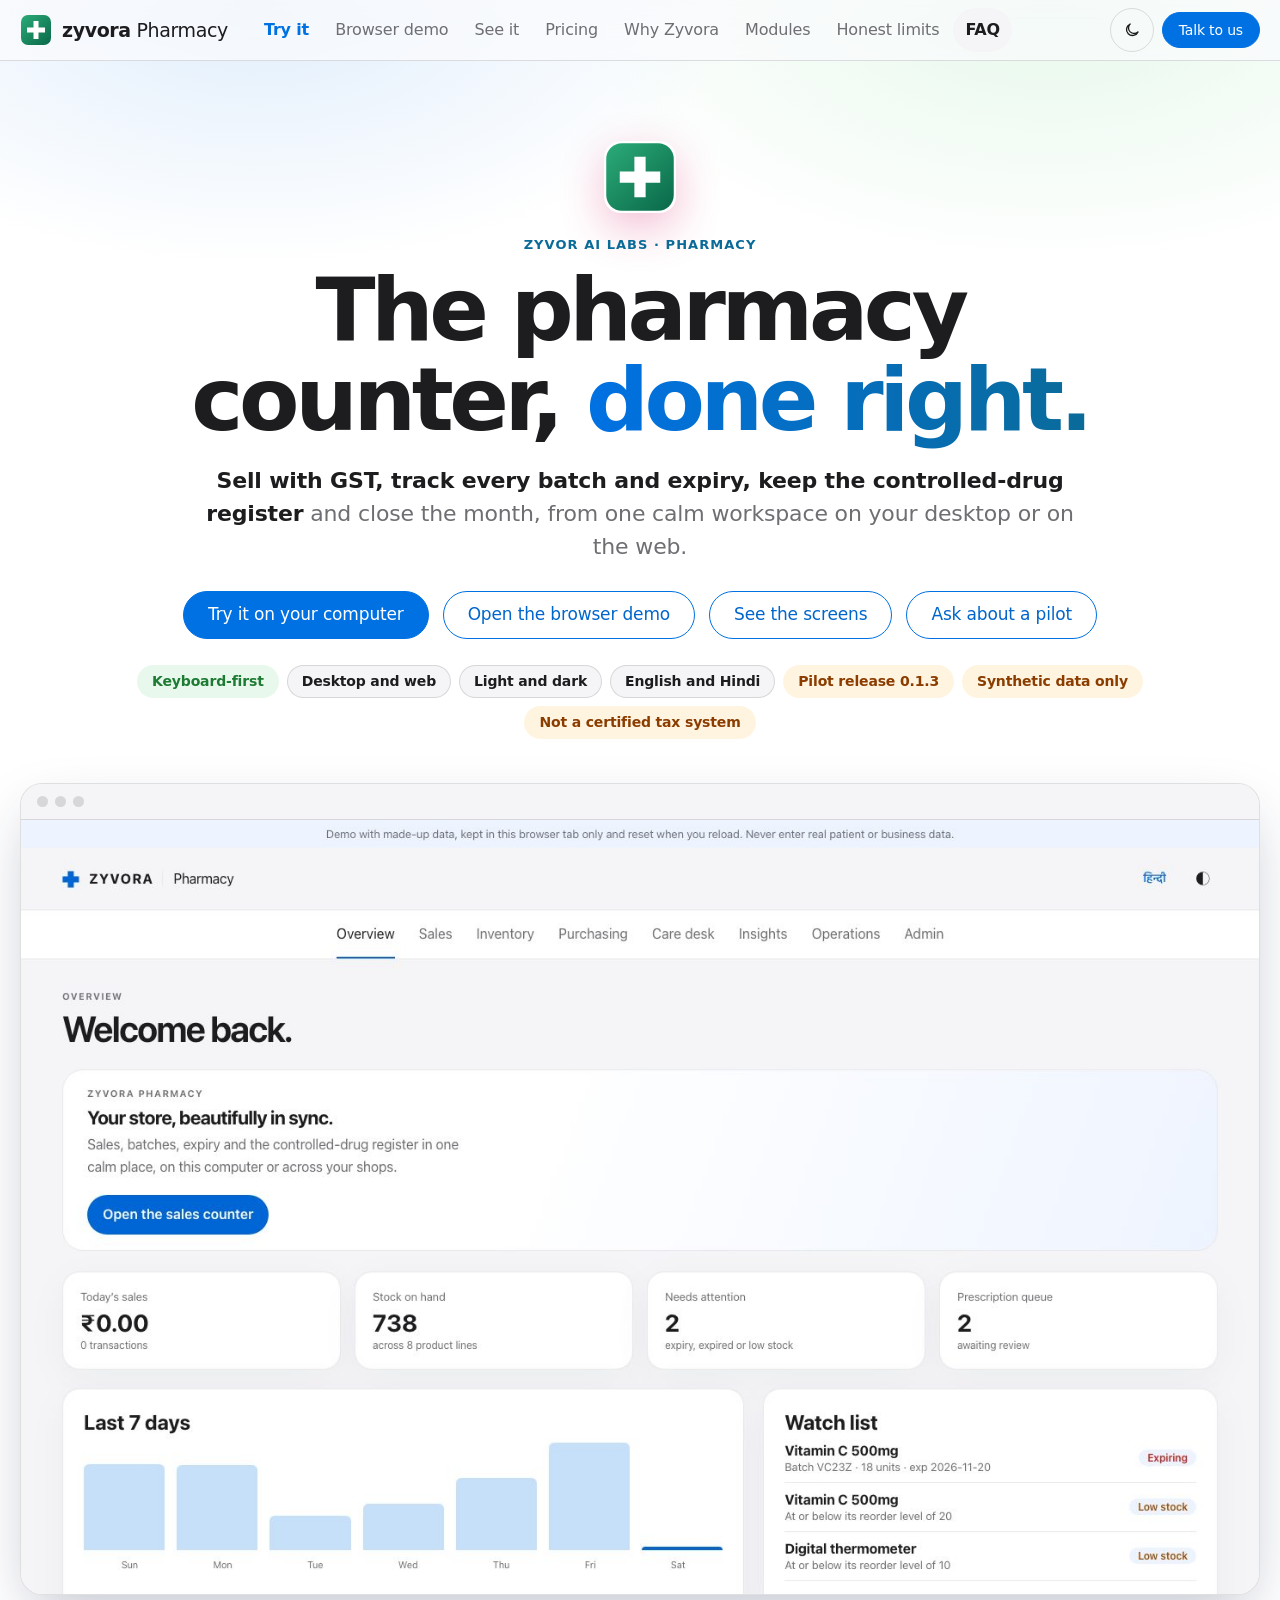
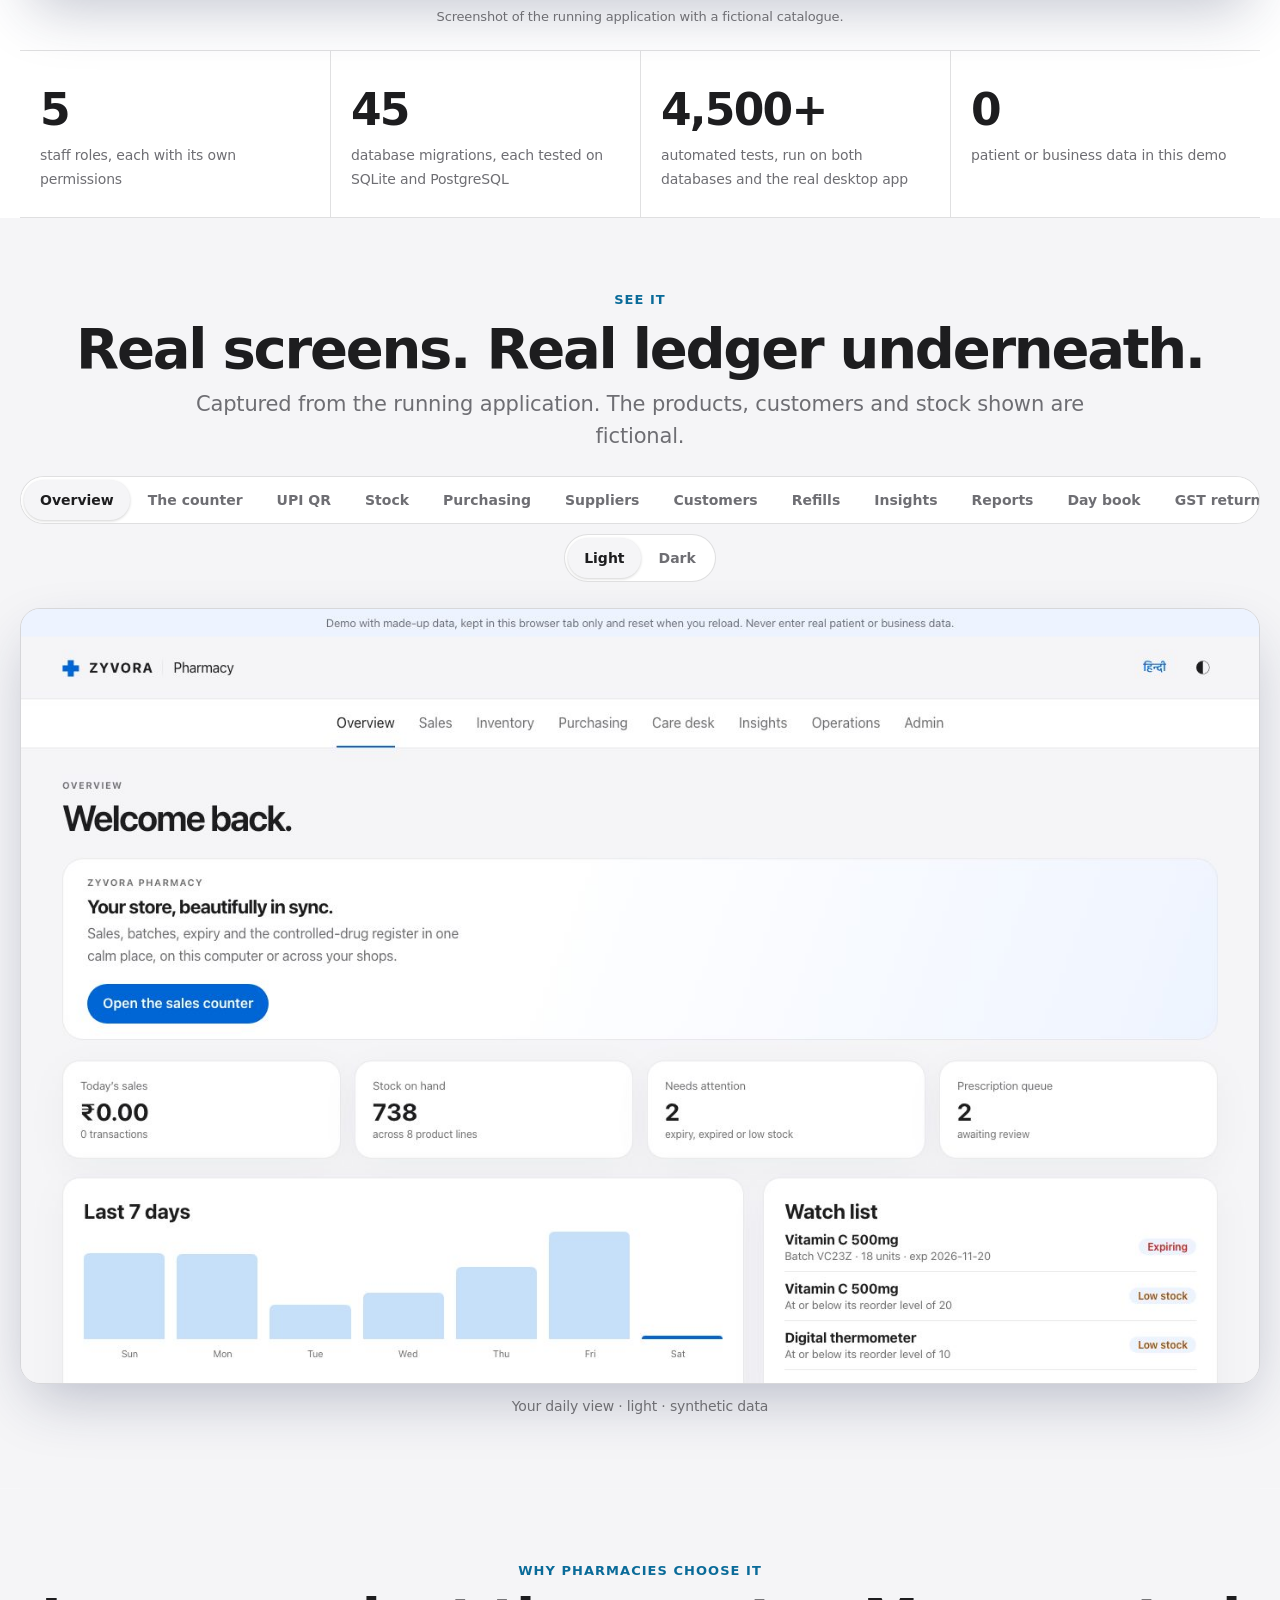
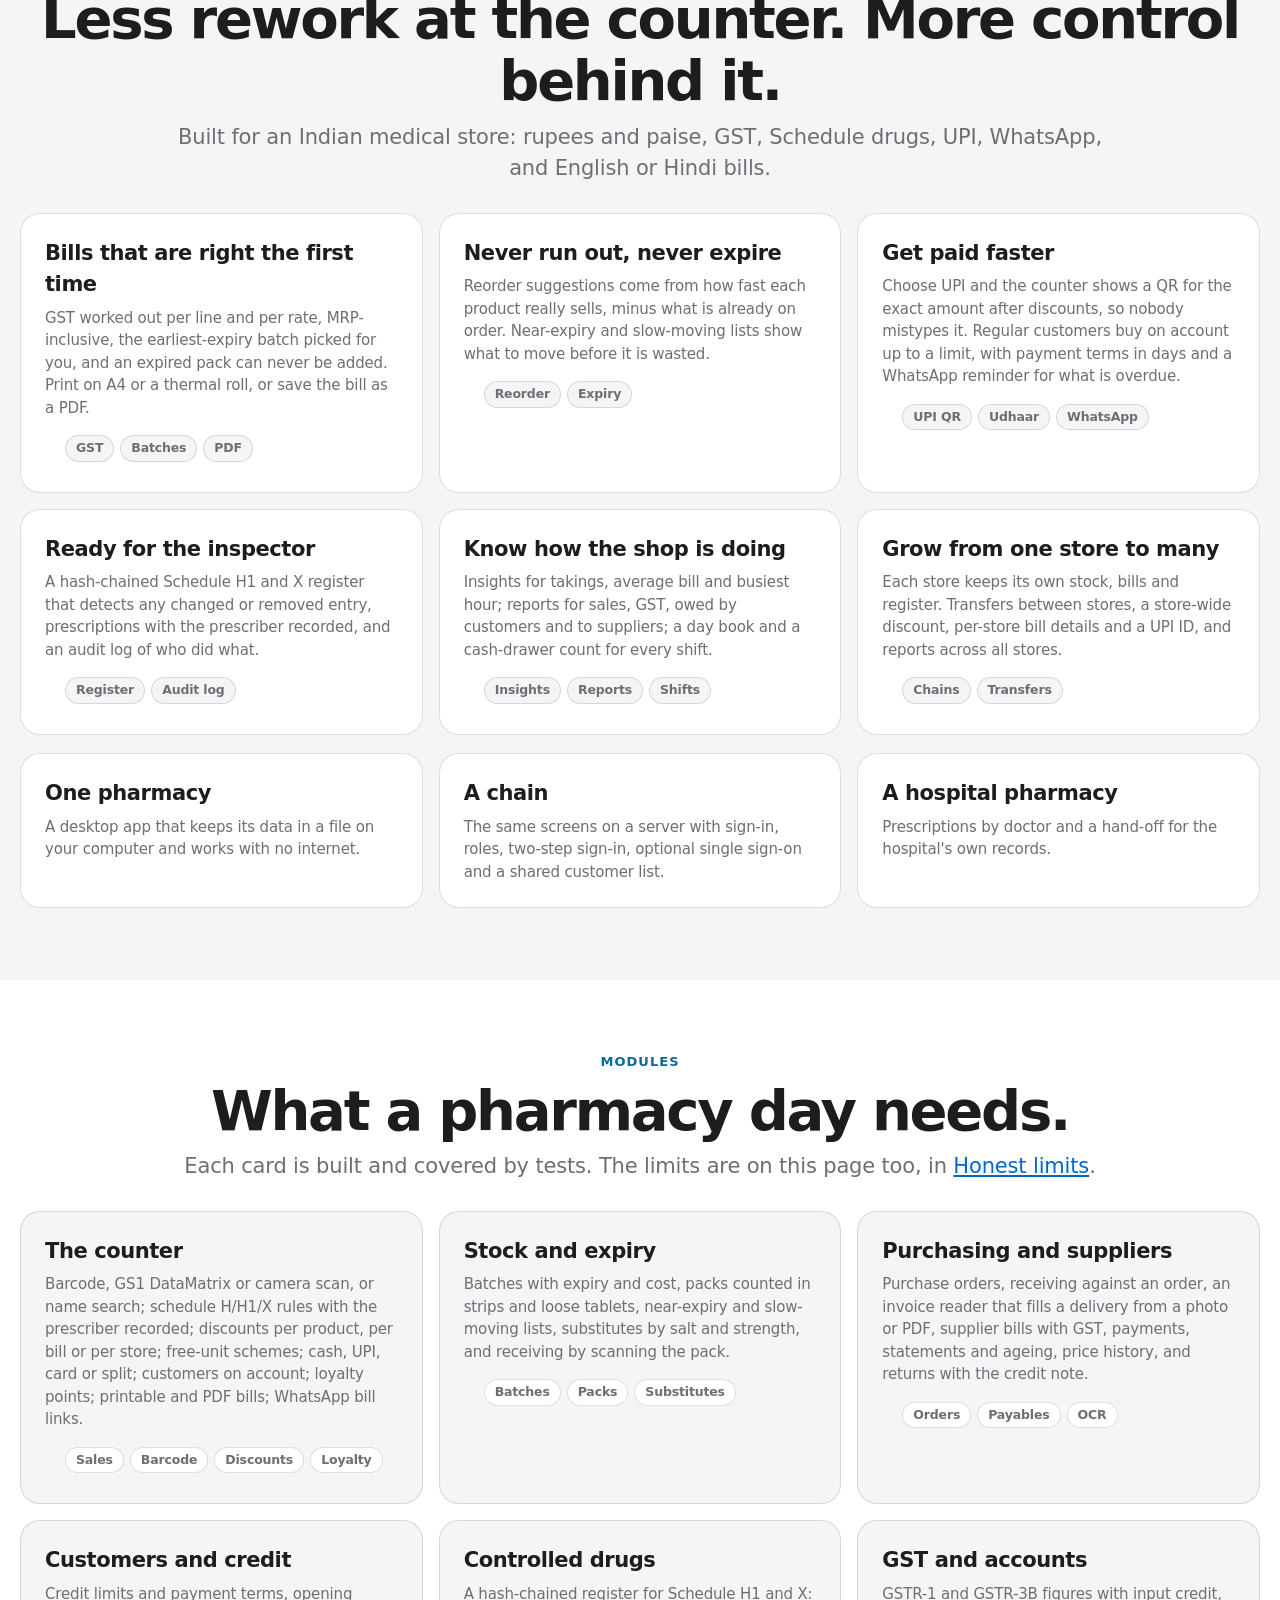
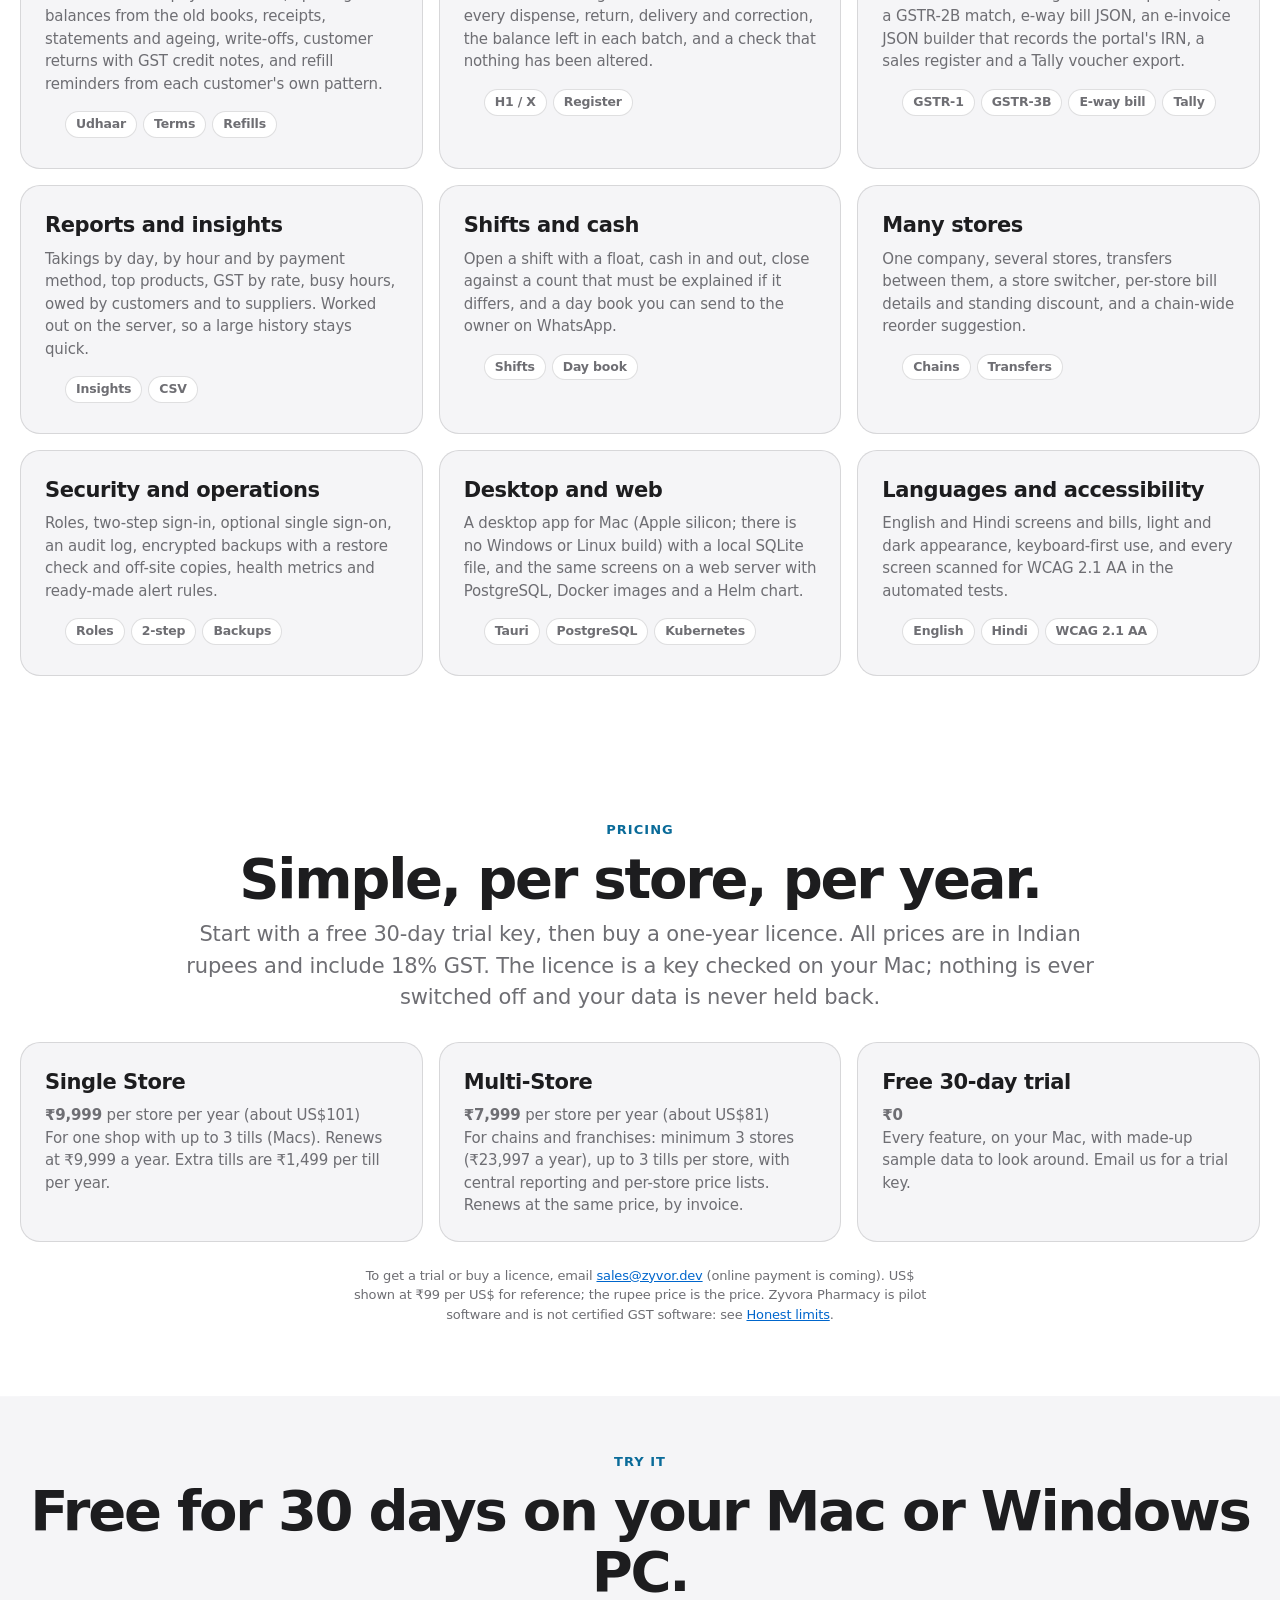
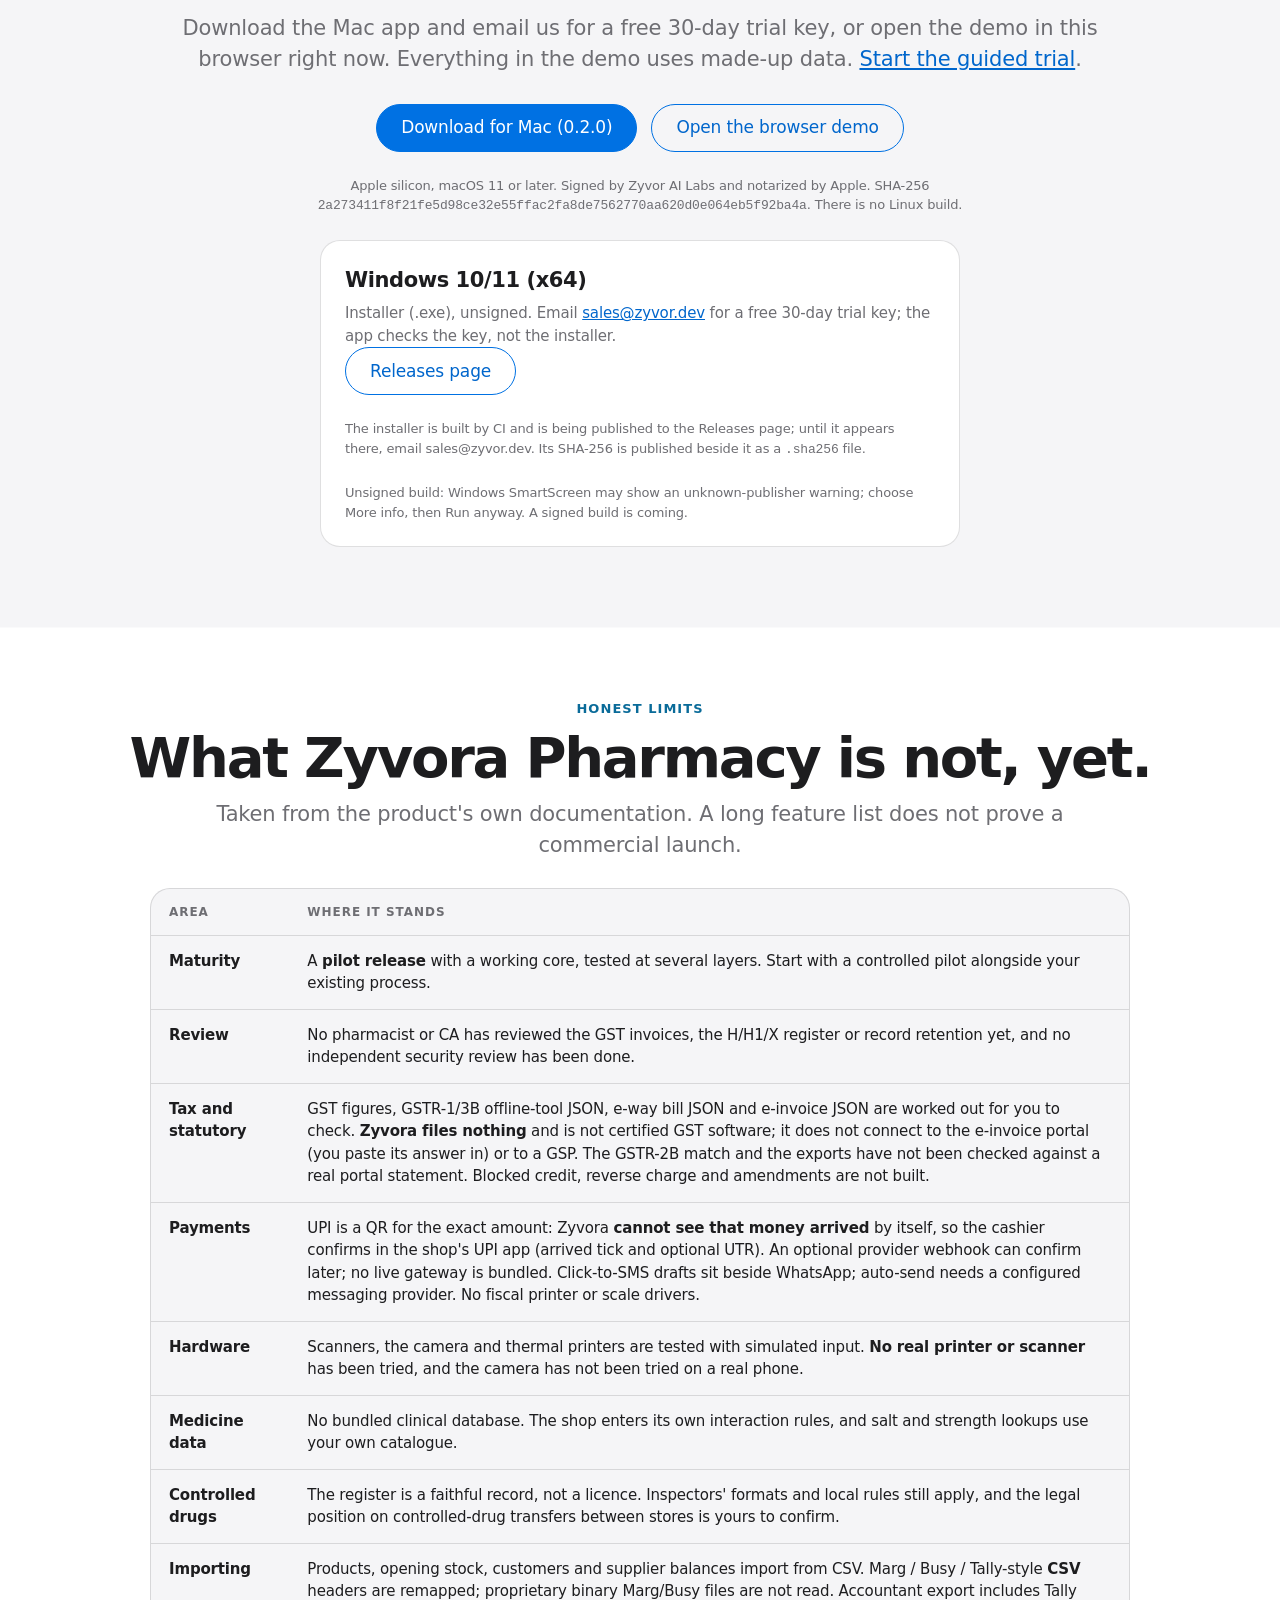
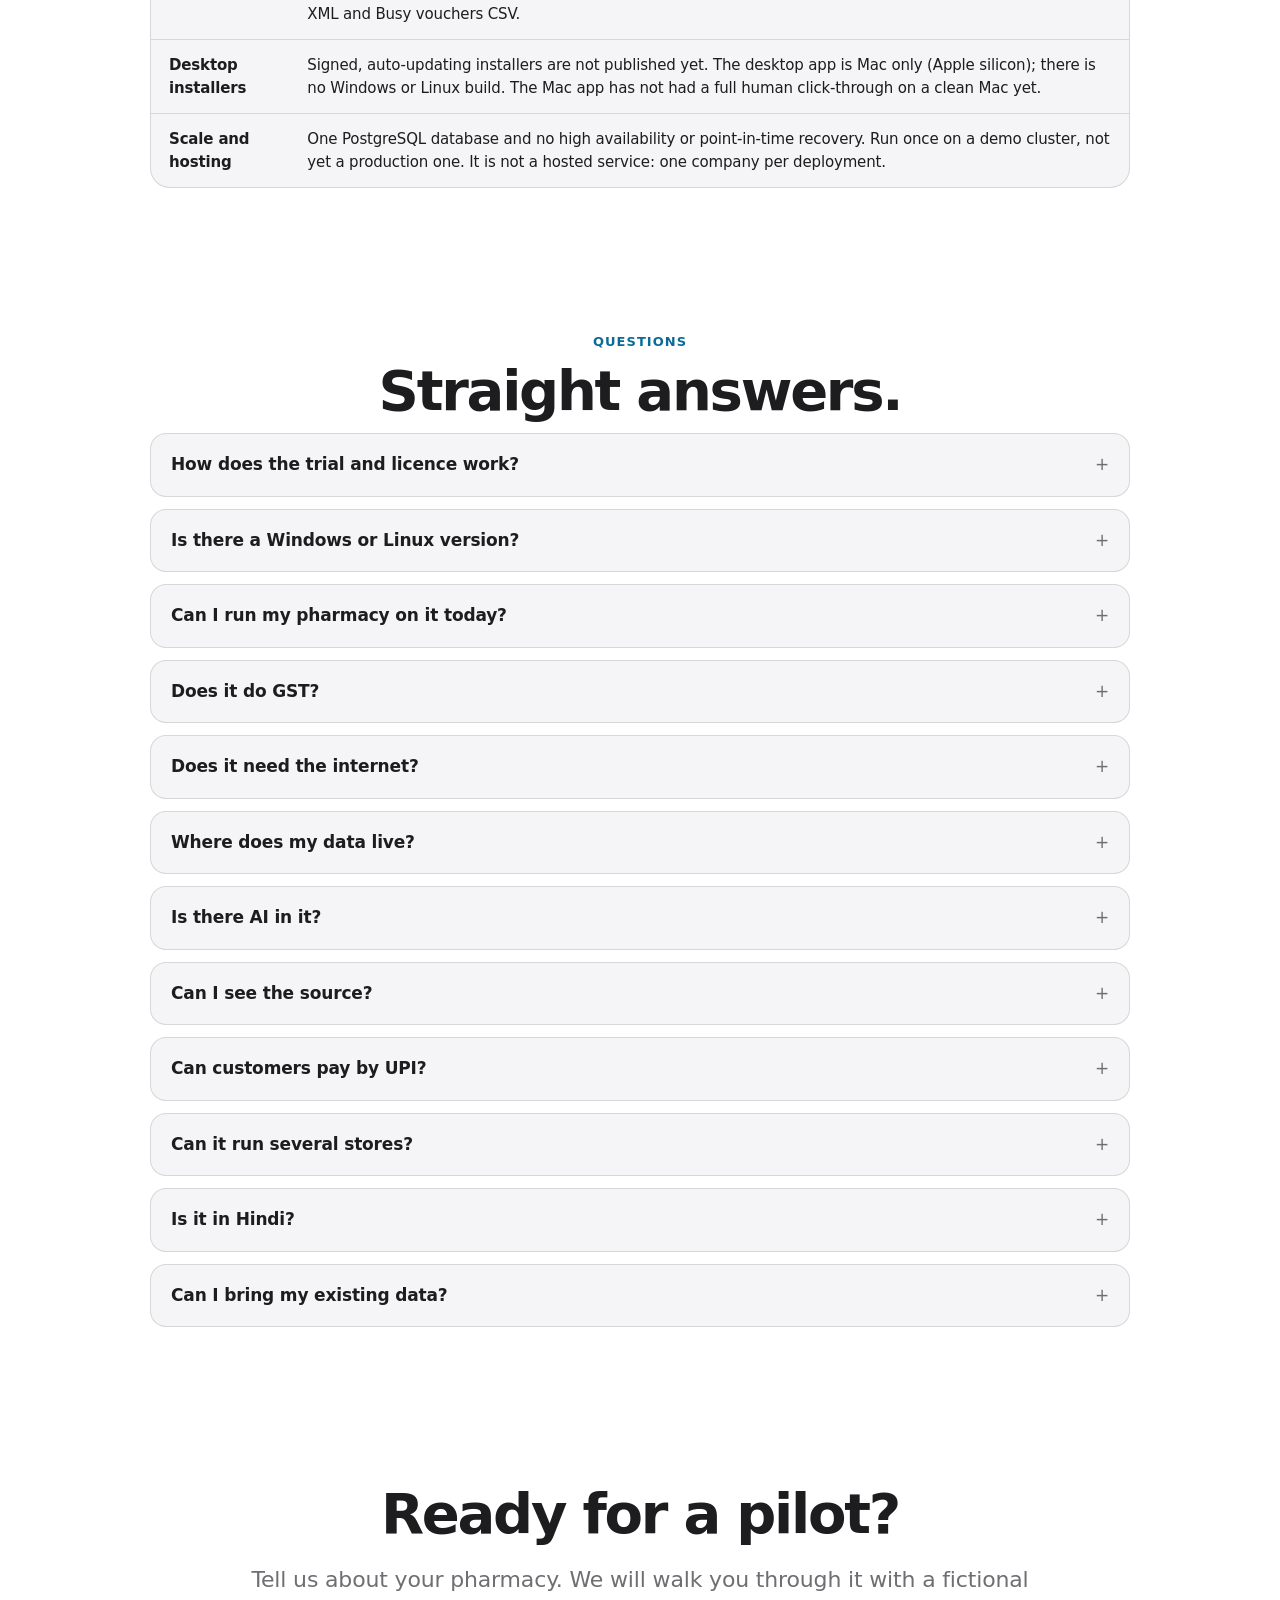
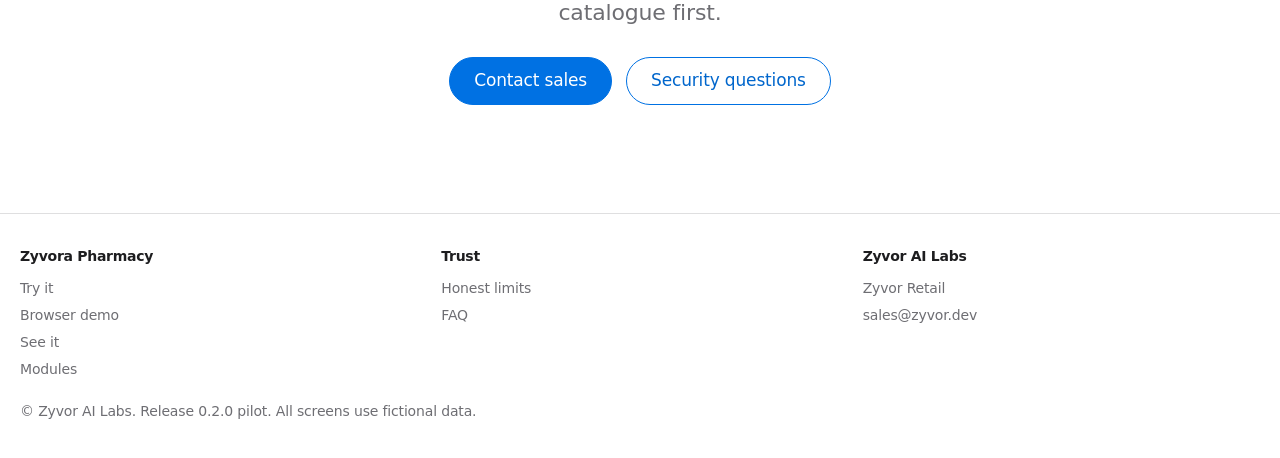
==== commit 0ca24769: "Site: Windows download card, unsigned note, FAQ and JSON-LD Co-Authored-By: Claude Sonnet 5.5 <norep" ====
--- a/index.html
+++ b/index.html
@@ -11,7 +11,7 @@
 <meta name="keywords" content="pharmacy software India, pharmacy billing, GST pharmacy, medical store software, Schedule H1 register, batch and expiry, UPI QR, pharmacy inventory, chain pharmacy, Tally export, GSTR-1, e-way bill">
 <meta property="og:image" content="https://zyvorai.github.io/zyvor-pharma-site/assets/og.png"><meta property="og:image:width" content="1200"><meta property="og:image:height" content="630"><meta property="og:image:alt" content="Zyvora Pharmacy: the pharmacy counter, done right">
 <meta name="twitter:card" content="summary_large_image"><meta name="twitter:image" content="https://zyvorai.github.io/zyvor-pharma-site/assets/og.png">
-<script type="application/ld+json">{"@context":"https://schema.org","@type":"SoftwareApplication","name":"Zyvora Pharmacy","applicationCategory":"BusinessApplication","operatingSystem":"macOS (Apple silicon)","description":"A pharmacy counter and stock system for India: GST, batches and expiry, Schedule H/H1/X, the controlled-drug register, purchasing and GST returns.","url":"https://zyvorai.github.io/zyvor-pharma-site/","publisher":{"@type":"Organization","name":"Zyvor AI Labs"}}</script>
+<script type="application/ld+json">{"@context":"https://schema.org","@type":"SoftwareApplication","name":"Zyvora Pharmacy","applicationCategory":"BusinessApplication","operatingSystem":"macOS (Apple silicon), Windows 10/11 (x64)","description":"A pharmacy counter and stock system for India: GST, batches and expiry, Schedule H/H1/X, the controlled-drug register, purchasing and GST returns.","url":"https://zyvorai.github.io/zyvor-pharma-site/","publisher":{"@type":"Organization","name":"Zyvor AI Labs"}}</script>
 <script src="theme.js"></script>
 <link rel="stylesheet" href="site.css">
 
@@ -85,9 +85,10 @@
 </section>
 
 <section class="tint try-band" id="install">
-  <div class="center"><p class="kicker">Try it</p><h2>Free for 30 days on your Mac.</h2><p class="sub">Download the Mac app and email us for a free 30-day trial key, or open the demo in this browser right now. Everything in the demo uses made-up data. <a href="try/">Start the guided trial</a>.</p></div>
+  <div class="center"><p class="kicker">Try it</p><h2>Free for 30 days on your Mac or Windows PC.</h2><p class="sub">Download the Mac app and email us for a free 30-day trial key, or open the demo in this browser right now. Everything in the demo uses made-up data. <a href="try/">Start the guided trial</a>.</p></div>
   <div class="cta"><a class="btn primary" href="https://github.com/zyvorai/zyvor-pharma-site/releases/download/v0.2.0/Zyvora-Pharmacy-0.2.0.dmg">Download for Mac (0.2.0)</a><a class="btn" href="demo/">Open the browser demo</a></div>
-  <p class="small center">Apple silicon, macOS 11 or later. Signed by Zyvor AI Labs and notarized by Apple. SHA-256 <code>2a273411f8f21fe5d98ce32e55ffac2fa8de7562770aa620d0e064eb5f92ba4a</code>. Mac only: there is no Windows or Linux build.</p>
+  <p class="small center">Apple silicon, macOS 11 or later. Signed by Zyvor AI Labs and notarized by Apple. SHA-256 <code>2a273411f8f21fe5d98ce32e55ffac2fa8de7562770aa620d0e064eb5f92ba4a</code>. There is no Linux build.</p>
+  <div class="center"><div class="card rv" style="max-width:640px;margin:1.5rem auto;text-align:left"><h3>Windows 10/11 (x64)</h3><p>Installer (.exe), unsigned. Email <a href="mailto:sales@zyvor.dev?subject=Zyvora%20Pharmacy%20Windows%2030-day%20trial%20key">sales@zyvor.dev</a> for a free 30-day trial key; the app checks the key, not the installer.</p><p><a class="btn" href="https://github.com/zyvorai/zyvor-pharma-site/releases">Releases page</a></p><p class="small">The installer is built by CI and is being published to the Releases page; until it appears there, email sales@zyvor.dev. Its SHA-256 is published beside it as a <code>.sha256</code> file.</p><p class="small">Unsigned build: Windows SmartScreen may show an unknown-publisher warning; choose More info, then Run anyway. A signed build is coming.</p></div></div>
 </section>
 
 <section id="honest">
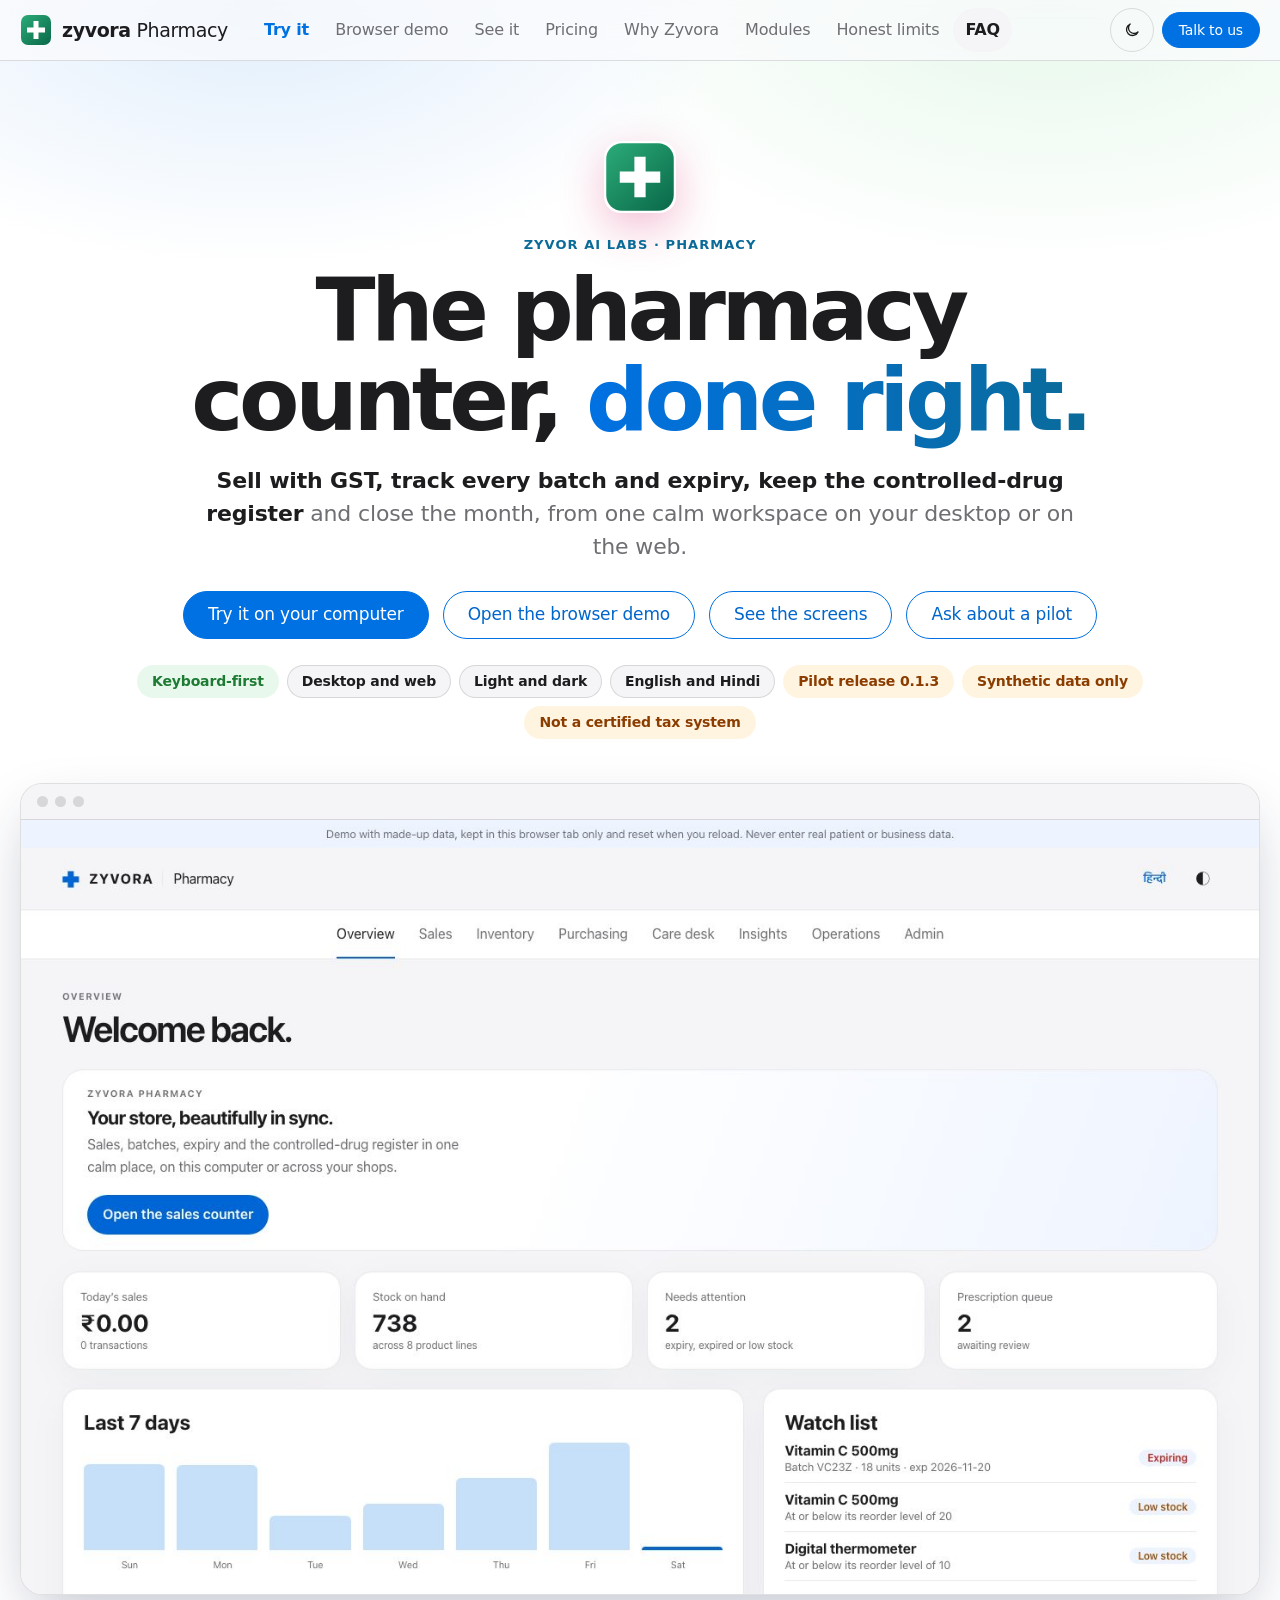
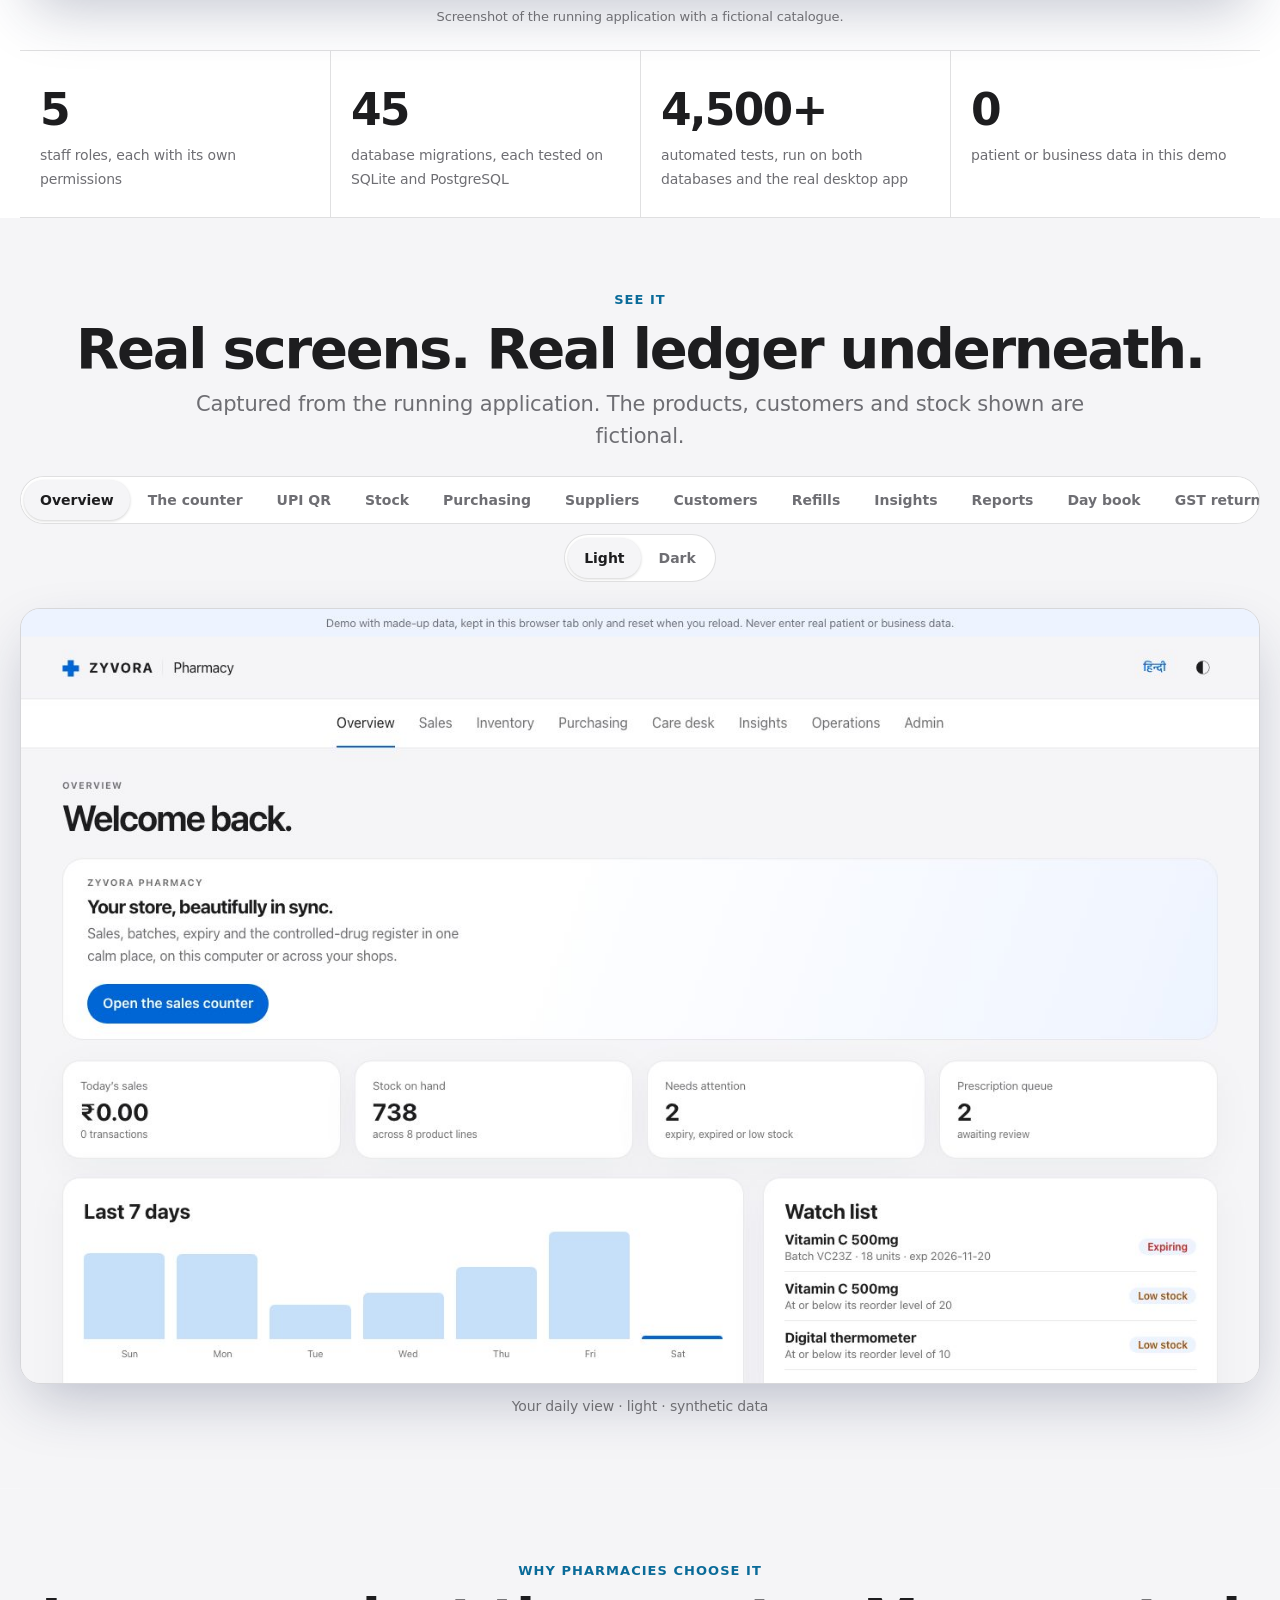
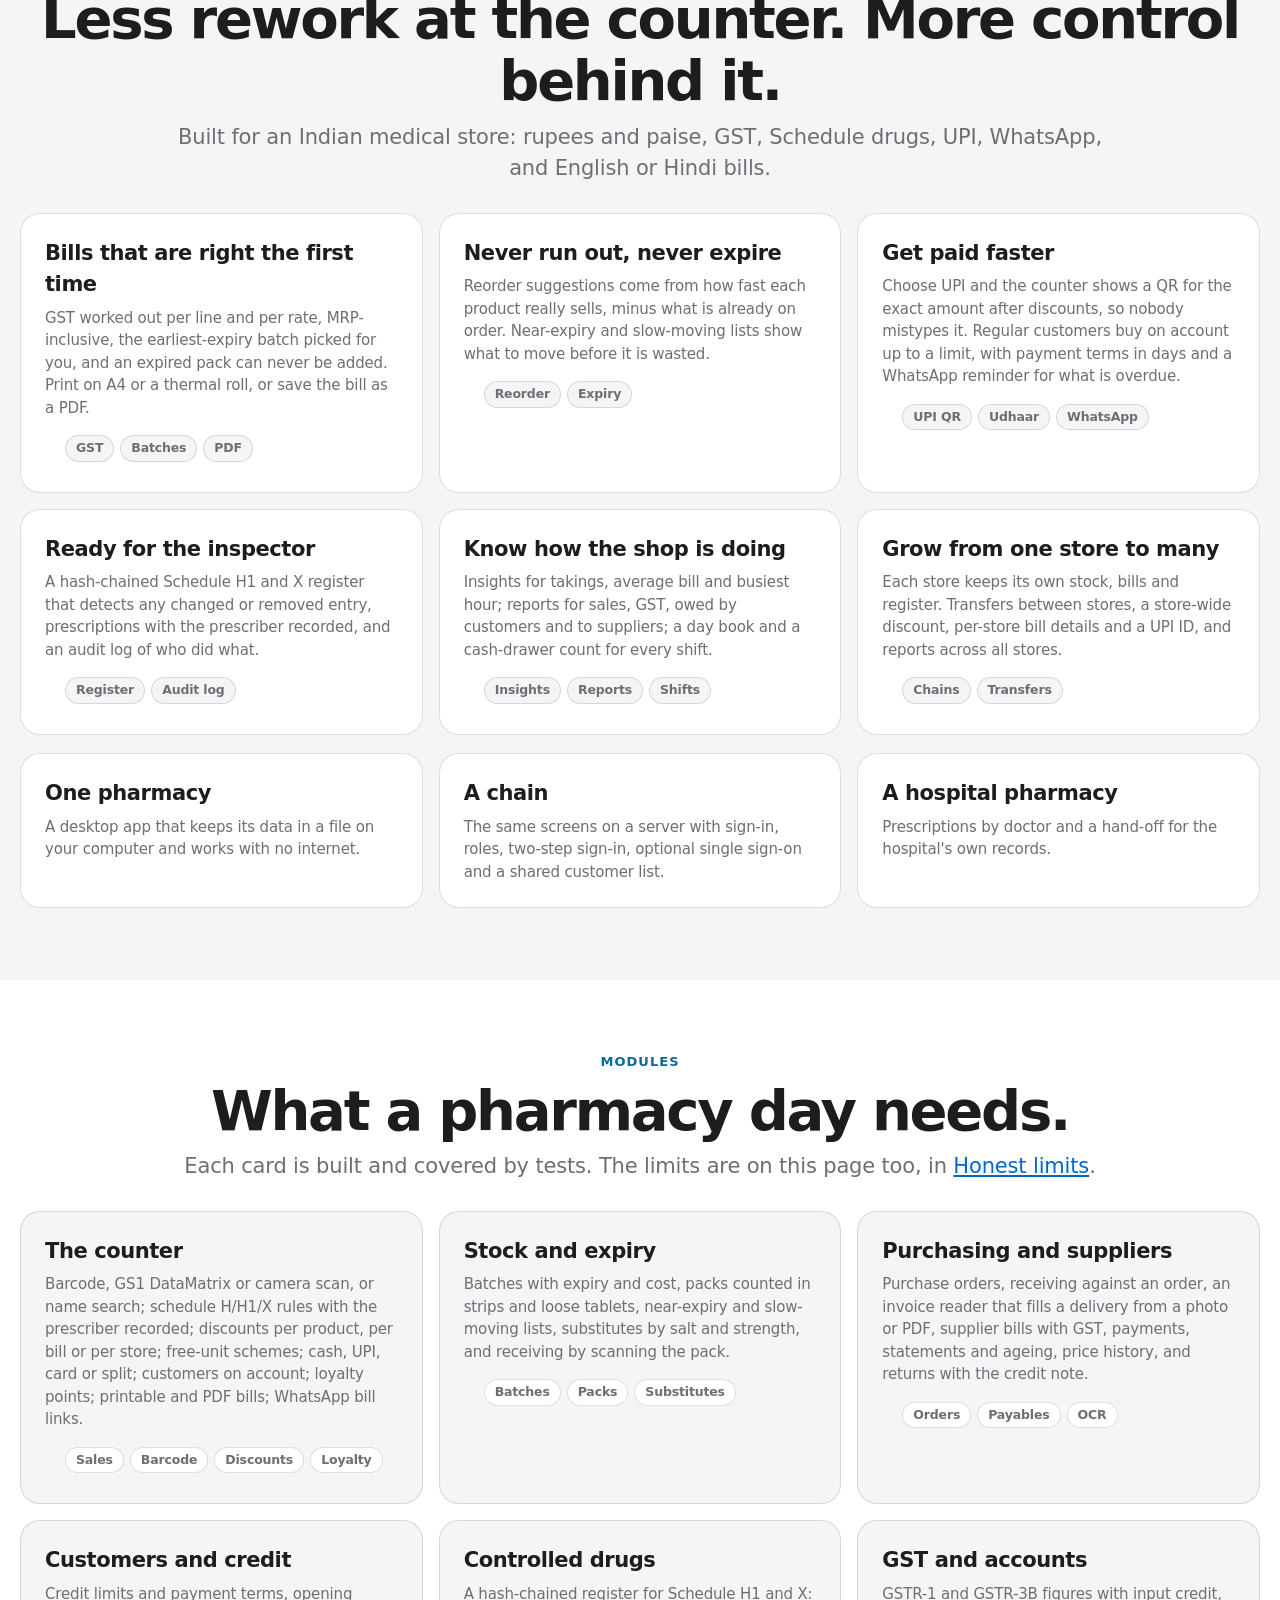
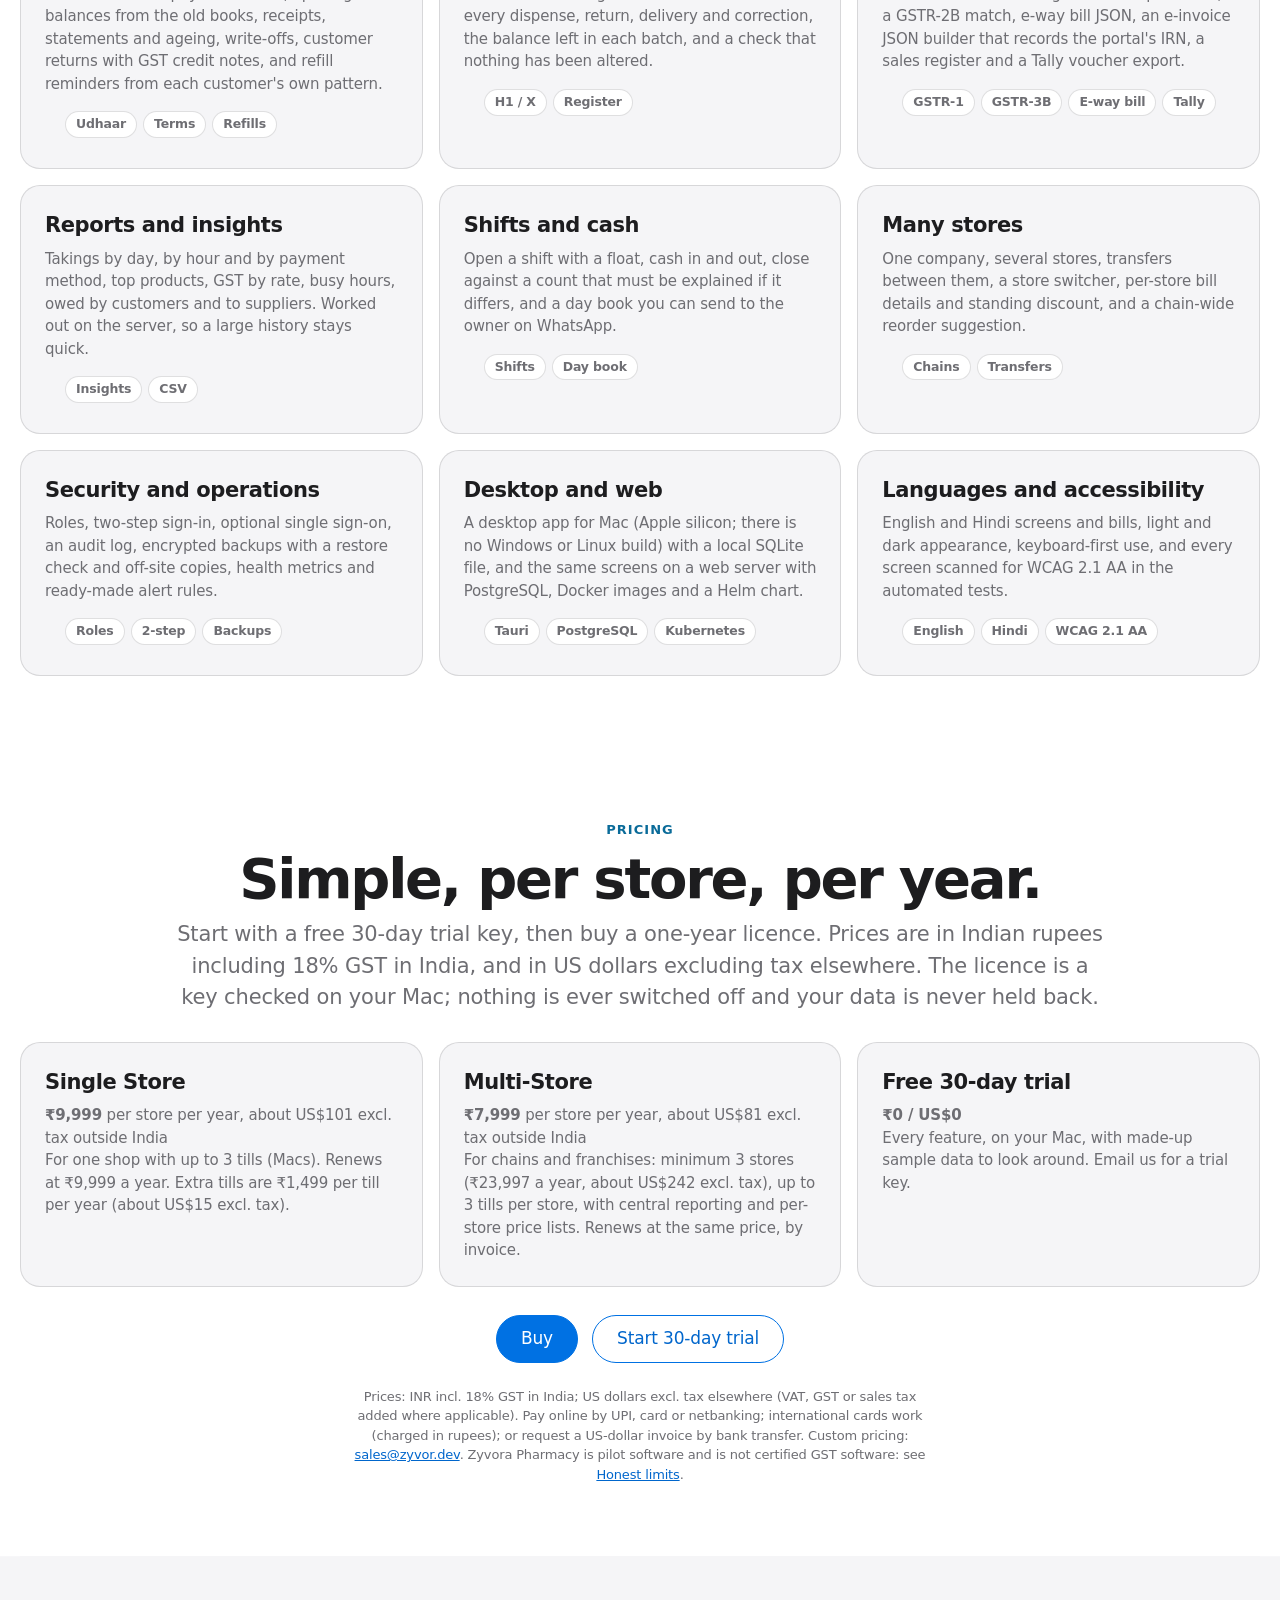
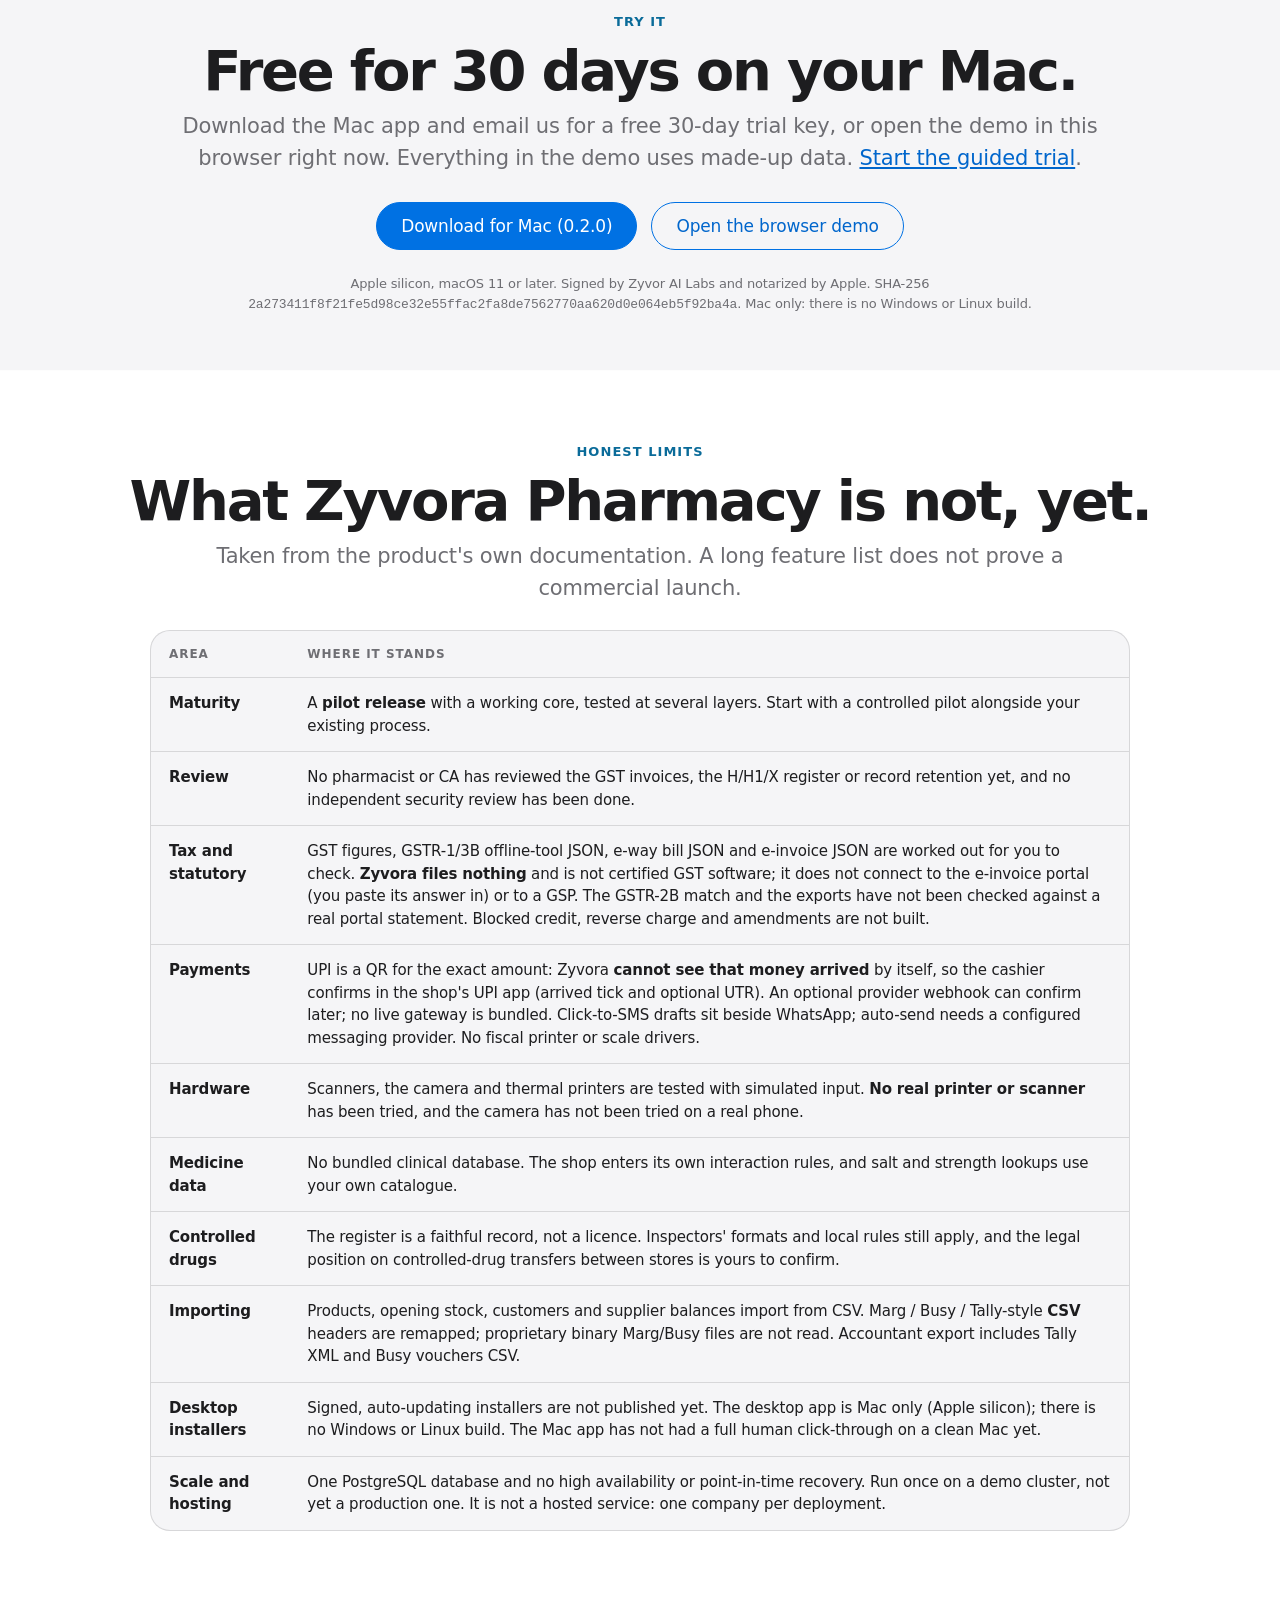
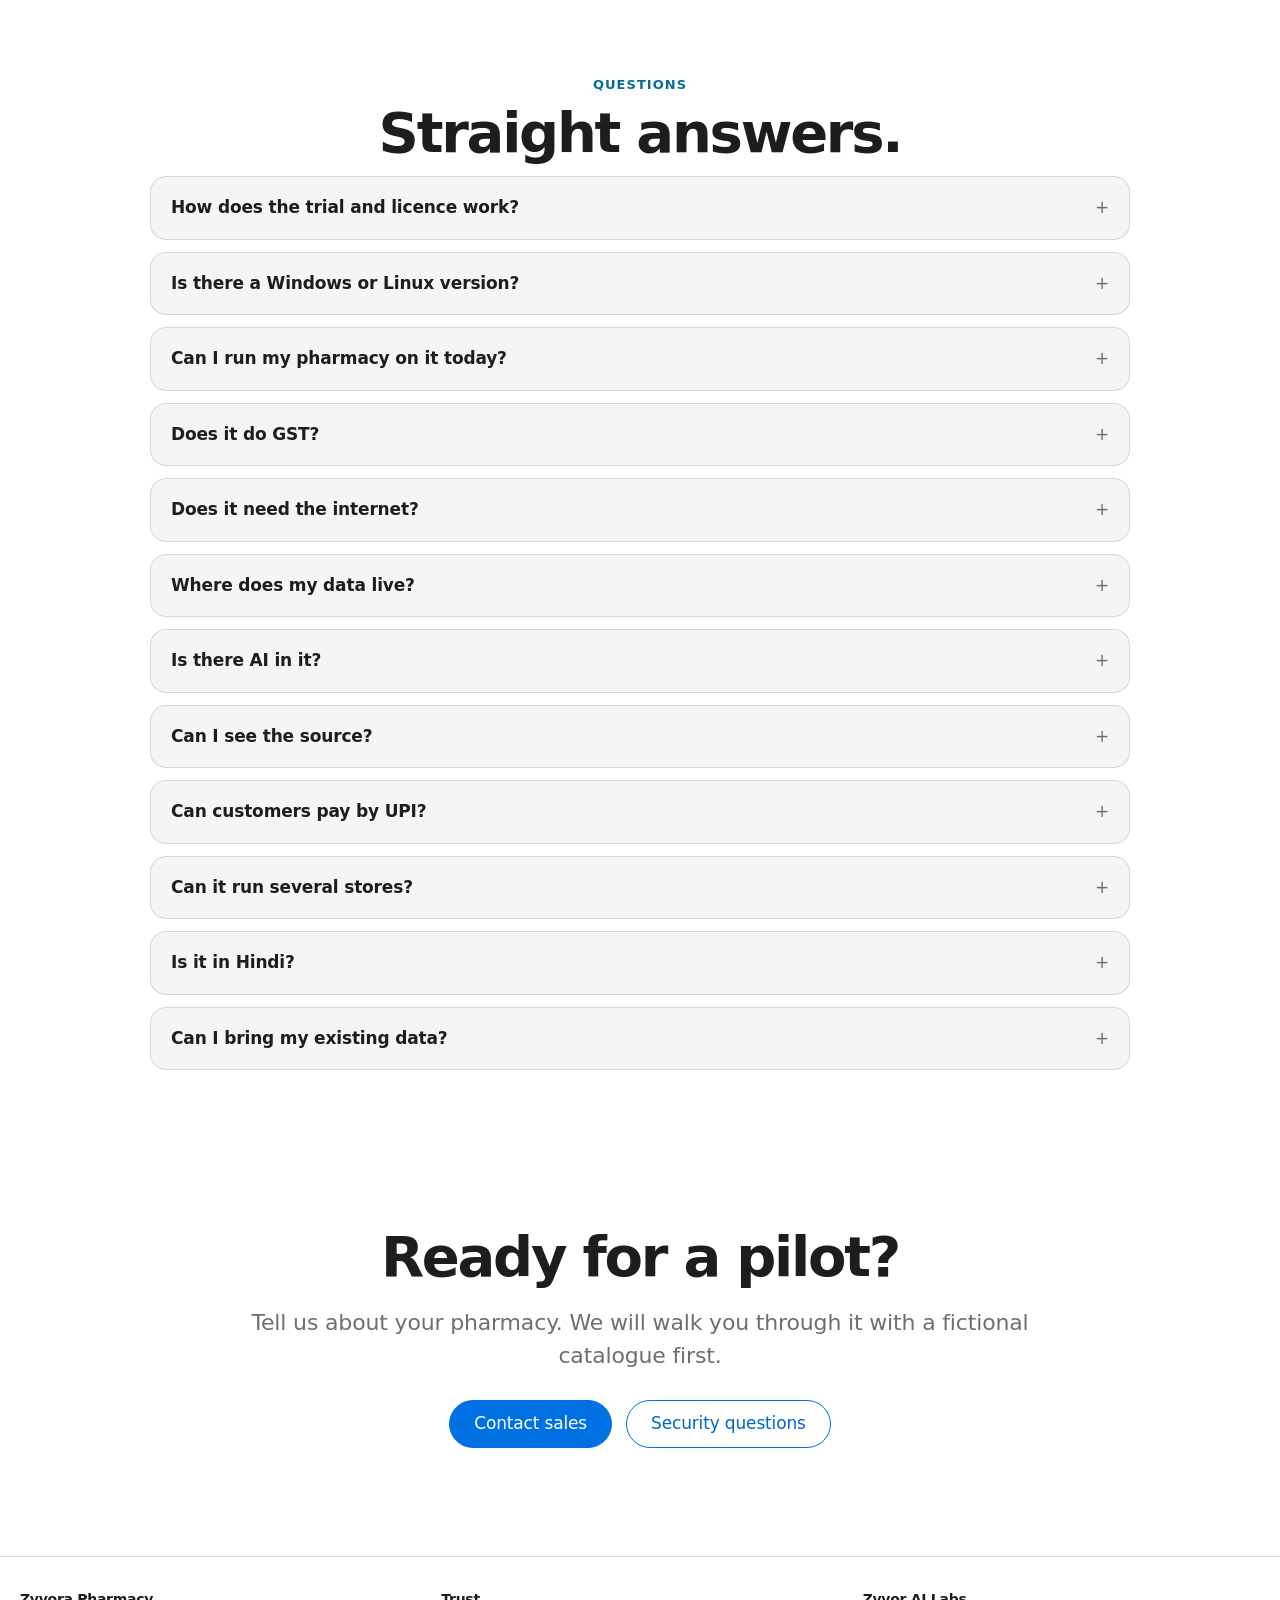
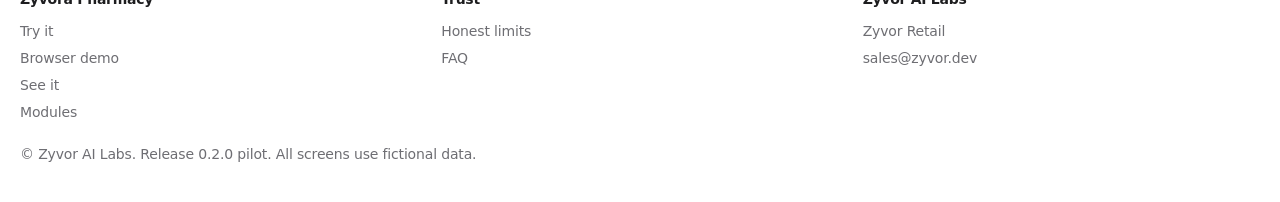
==== commit 8d19cb55: "Worldwide prices: INR incl. GST in India, US dollars excl. tax elsewhere Co-Authored-By: Claude Sonn" ====
--- a/index.html
+++ b/index.html
@@ -11,7 +11,7 @@
 <meta name="keywords" content="pharmacy software India, pharmacy billing, GST pharmacy, medical store software, Schedule H1 register, batch and expiry, UPI QR, pharmacy inventory, chain pharmacy, Tally export, GSTR-1, e-way bill">
 <meta property="og:image" content="https://zyvorai.github.io/zyvor-pharma-site/assets/og.png"><meta property="og:image:width" content="1200"><meta property="og:image:height" content="630"><meta property="og:image:alt" content="Zyvora Pharmacy: the pharmacy counter, done right">
 <meta name="twitter:card" content="summary_large_image"><meta name="twitter:image" content="https://zyvorai.github.io/zyvor-pharma-site/assets/og.png">
-<script type="application/ld+json">{"@context":"https://schema.org","@type":"SoftwareApplication","name":"Zyvora Pharmacy","applicationCategory":"BusinessApplication","operatingSystem":"macOS (Apple silicon), Windows 10/11 (x64)","description":"A pharmacy counter and stock system for India: GST, batches and expiry, Schedule H/H1/X, the controlled-drug register, purchasing and GST returns.","url":"https://zyvorai.github.io/zyvor-pharma-site/","publisher":{"@type":"Organization","name":"Zyvor AI Labs"}}</script>
+<script type="application/ld+json">{"@context":"https://schema.org","@type":"SoftwareApplication","name":"Zyvora Pharmacy","applicationCategory":"BusinessApplication","operatingSystem":"macOS (Apple silicon)","description":"A pharmacy counter and stock system for India: GST, batches and expiry, Schedule H/H1/X, the controlled-drug register, purchasing and GST returns.","url":"https://zyvorai.github.io/zyvor-pharma-site/","offers":[{"@type":"Offer","name":"Single Store, per store per year (India, incl. 18% GST)","price":"9999","priceCurrency":"INR","url":"https://zyvor.dev/buy"},{"@type":"Offer","name":"Single Store, per store per year (outside India, excl. tax)","price":"101","priceCurrency":"USD","url":"https://zyvor.dev/buy"},{"@type":"Offer","name":"Multi-Store, per store per year, minimum 3 stores (India, incl. 18% GST)","price":"7999","priceCurrency":"INR","url":"https://zyvor.dev/buy"},{"@type":"Offer","name":"Multi-Store, per store per year, minimum 3 stores (outside India, excl. tax)","price":"81","priceCurrency":"USD","url":"https://zyvor.dev/buy"}],"publisher":{"@type":"Organization","name":"Zyvor AI Labs"}}</script>
 <script src="theme.js"></script>
 <link rel="stylesheet" href="site.css">
 
@@ -75,20 +75,20 @@
 </section>
 
 <section id="pricing">
-  <div class="center"><p class="kicker">Pricing</p><h2>Simple, per store, per year.</h2><p class="sub">Start with a free 30-day trial key, then buy a one-year licence. All prices are in Indian rupees and include 18% GST. The licence is a key checked on your Mac; nothing is ever switched off and your data is never held back.</p></div>
+  <div class="center"><p class="kicker">Pricing</p><h2>Simple, per store, per year.</h2><p class="sub">Start with a free 30-day trial key, then buy a one-year licence. Prices are in Indian rupees including 18% GST in India, and in US dollars excluding tax elsewhere. The licence is a key checked on your Mac; nothing is ever switched off and your data is never held back.</p></div>
   <div class="grid">
-    <div class="card"><h3>Single Store</h3><p><b>&#8377;9,999</b> per store per year (about US$101)</p><p>For one shop with up to 3 tills (Macs). Renews at &#8377;9,999 a year. Extra tills are &#8377;1,499 per till per year.</p></div>
-    <div class="card"><h3>Multi-Store</h3><p><b>&#8377;7,999</b> per store per year (about US$81)</p><p>For chains and franchises: minimum 3 stores (&#8377;23,997 a year), up to 3 tills per store, with central reporting and per-store price lists. Renews at the same price, by invoice.</p></div>
-    <div class="card"><h3>Free 30-day trial</h3><p><b>&#8377;0</b></p><p>Every feature, on your Mac, with made-up sample data to look around. Email us for a trial key.</p></div>
+    <div class="card"><h3>Single Store</h3><p><b>&#8377;9,999</b> per store per year, about US$101 excl. tax outside India</p><p>For one shop with up to 3 tills (Macs). Renews at &#8377;9,999 a year. Extra tills are &#8377;1,499 per till per year (about US$15 excl. tax).</p></div>
+    <div class="card"><h3>Multi-Store</h3><p><b>&#8377;7,999</b> per store per year, about US$81 excl. tax outside India</p><p>For chains and franchises: minimum 3 stores (&#8377;23,997 a year, about US$242 excl. tax), up to 3 tills per store, with central reporting and per-store price lists. Renews at the same price, by invoice.</p></div>
+    <div class="card"><h3>Free 30-day trial</h3><p><b>&#8377;0 / US$0</b></p><p>Every feature, on your Mac, with made-up sample data to look around. Email us for a trial key.</p></div>
   </div>
-  <p class="center small">To get a trial or buy a licence, email <a href="mailto:sales@zyvor.dev?subject=Zyvora%20Pharmacy%20licence%20key">sales@zyvor.dev</a> (online payment is coming). US$ shown at &#8377;99 per US$ for reference; the rupee price is the price. Zyvora Pharmacy is pilot software and is not certified GST software: see <a href="#honest">Honest limits</a>.</p>
+  <div class="cta"><a class="btn primary" href="https://zyvor.dev/buy">Buy</a><a class="btn" href="mailto:sales@zyvor.dev?subject=Zyvora%20Pharmacy%2030-day%20trial%20key">Start 30-day trial</a></div>
+  <p class="center small">Prices: INR incl. 18% GST in India; US dollars excl. tax elsewhere (VAT, GST or sales tax added where applicable). Pay online by UPI, card or netbanking; international cards work (charged in rupees); or request a US-dollar invoice by bank transfer. Custom pricing: <a href="mailto:sales@zyvor.dev?subject=Zyvora%20Pharmacy%20licence%20key">sales@zyvor.dev</a>. Zyvora Pharmacy is pilot software and is not certified GST software: see <a href="#honest">Honest limits</a>.</p>
 </section>
 
 <section class="tint try-band" id="install">
-  <div class="center"><p class="kicker">Try it</p><h2>Free for 30 days on your Mac or Windows PC.</h2><p class="sub">Download the Mac app and email us for a free 30-day trial key, or open the demo in this browser right now. Everything in the demo uses made-up data. <a href="try/">Start the guided trial</a>.</p></div>
+  <div class="center"><p class="kicker">Try it</p><h2>Free for 30 days on your Mac.</h2><p class="sub">Download the Mac app and email us for a free 30-day trial key, or open the demo in this browser right now. Everything in the demo uses made-up data. <a href="try/">Start the guided trial</a>.</p></div>
   <div class="cta"><a class="btn primary" href="https://github.com/zyvorai/zyvor-pharma-site/releases/download/v0.2.0/Zyvora-Pharmacy-0.2.0.dmg">Download for Mac (0.2.0)</a><a class="btn" href="demo/">Open the browser demo</a></div>
-  <p class="small center">Apple silicon, macOS 11 or later. Signed by Zyvor AI Labs and notarized by Apple. SHA-256 <code>2a273411f8f21fe5d98ce32e55ffac2fa8de7562770aa620d0e064eb5f92ba4a</code>. There is no Linux build.</p>
-  <div class="center"><div class="card rv" style="max-width:640px;margin:1.5rem auto;text-align:left"><h3>Windows 10/11 (x64)</h3><p>Installer (.exe), unsigned. Email <a href="mailto:sales@zyvor.dev?subject=Zyvora%20Pharmacy%20Windows%2030-day%20trial%20key">sales@zyvor.dev</a> for a free 30-day trial key; the app checks the key, not the installer.</p><p><a class="btn" href="https://github.com/zyvorai/zyvor-pharma-site/releases">Releases page</a></p><p class="small">The installer is built by CI and is being published to the Releases page; until it appears there, email sales@zyvor.dev. Its SHA-256 is published beside it as a <code>.sha256</code> file.</p><p class="small">Unsigned build: Windows SmartScreen may show an unknown-publisher warning; choose More info, then Run anyway. A signed build is coming.</p></div></div>
+  <p class="small center">Apple silicon, macOS 11 or later. Signed by Zyvor AI Labs and notarized by Apple. SHA-256 <code>2a273411f8f21fe5d98ce32e55ffac2fa8de7562770aa620d0e064eb5f92ba4a</code>. Mac only: there is no Windows or Linux build.</p>
 </section>
 
 <section id="honest">
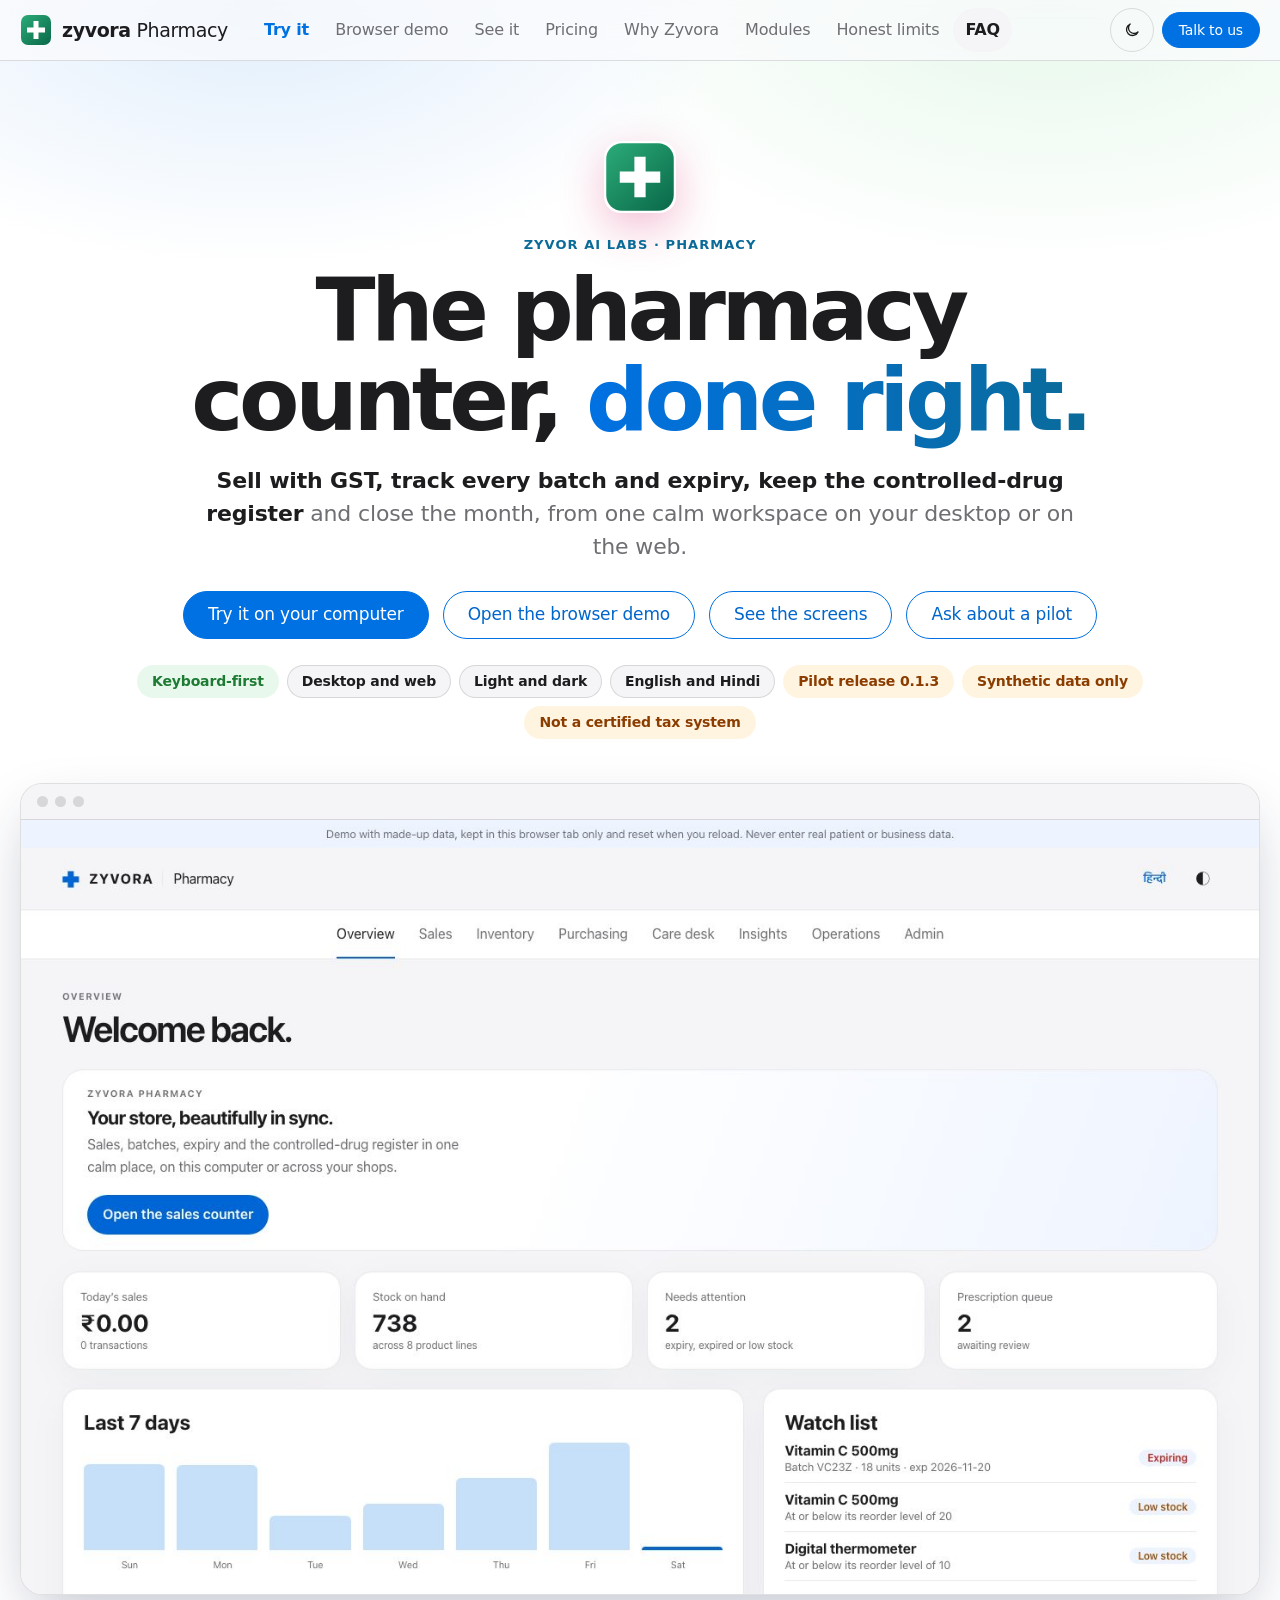
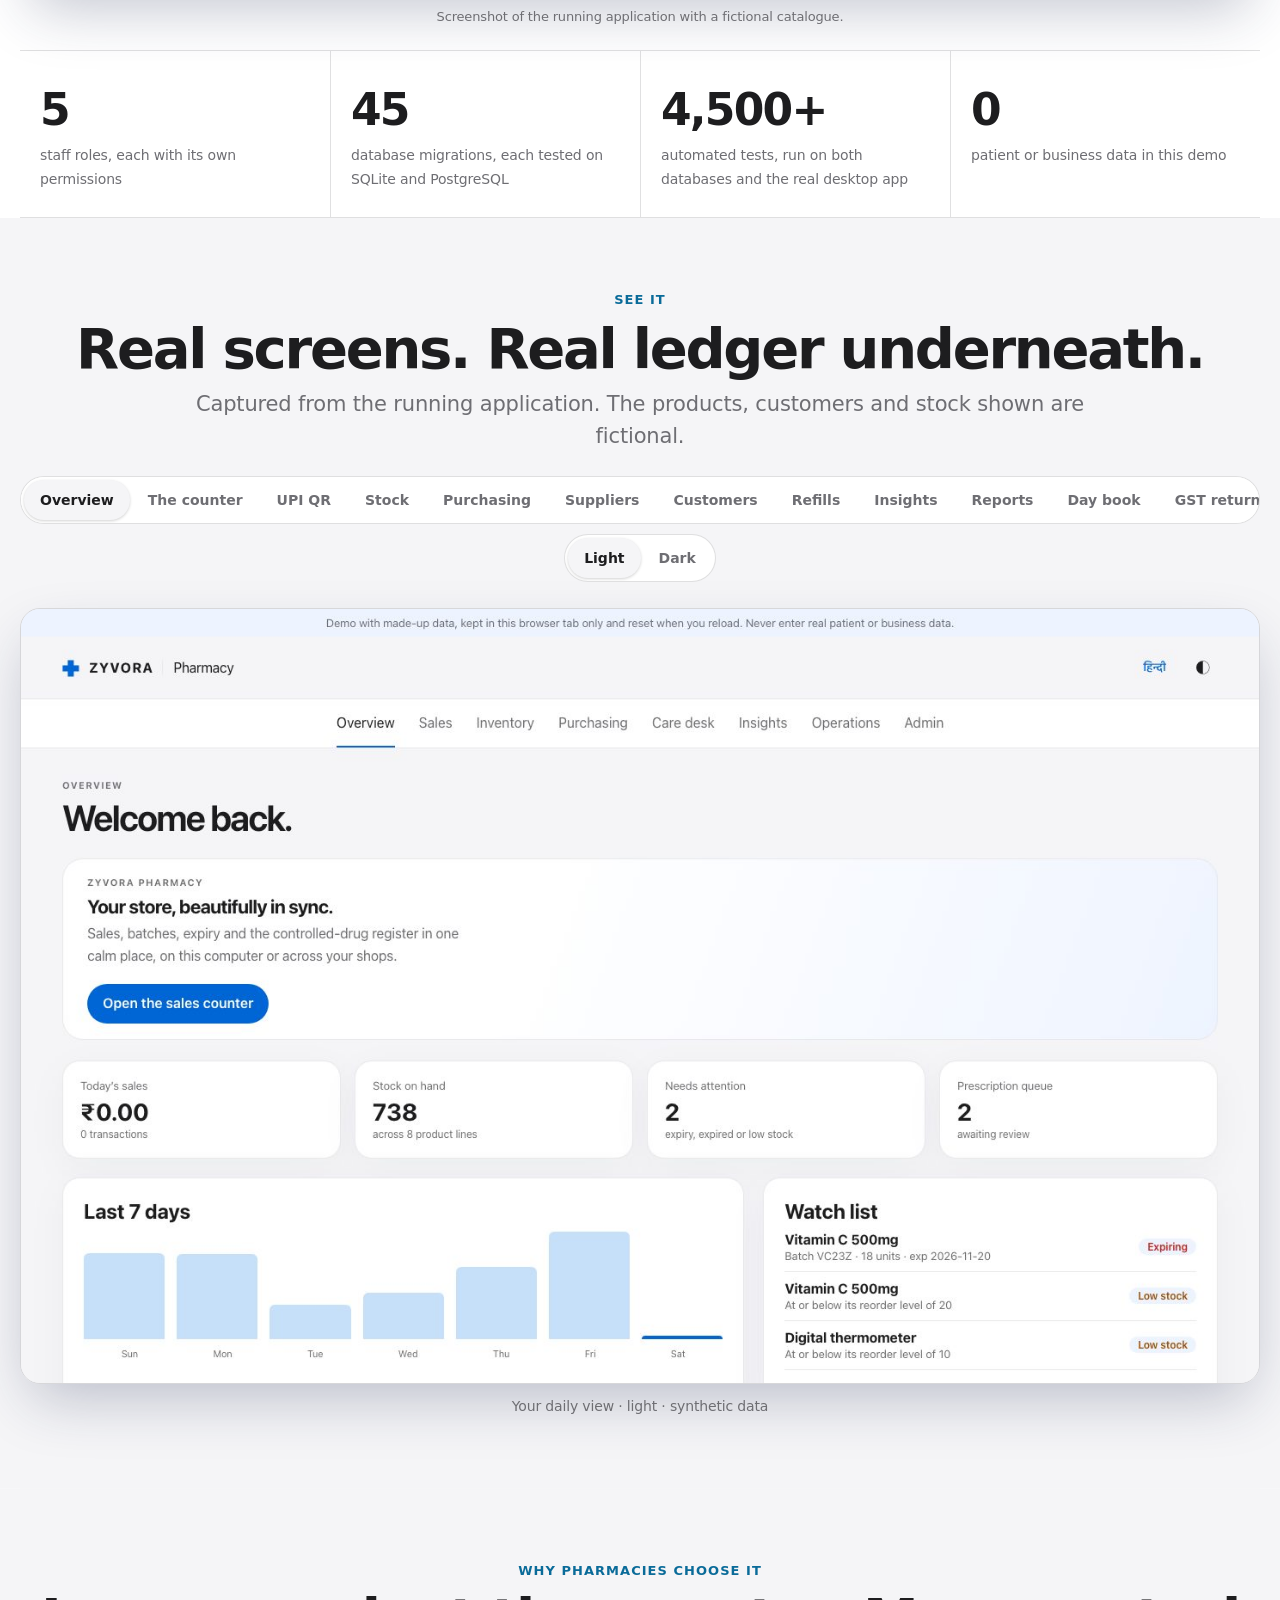
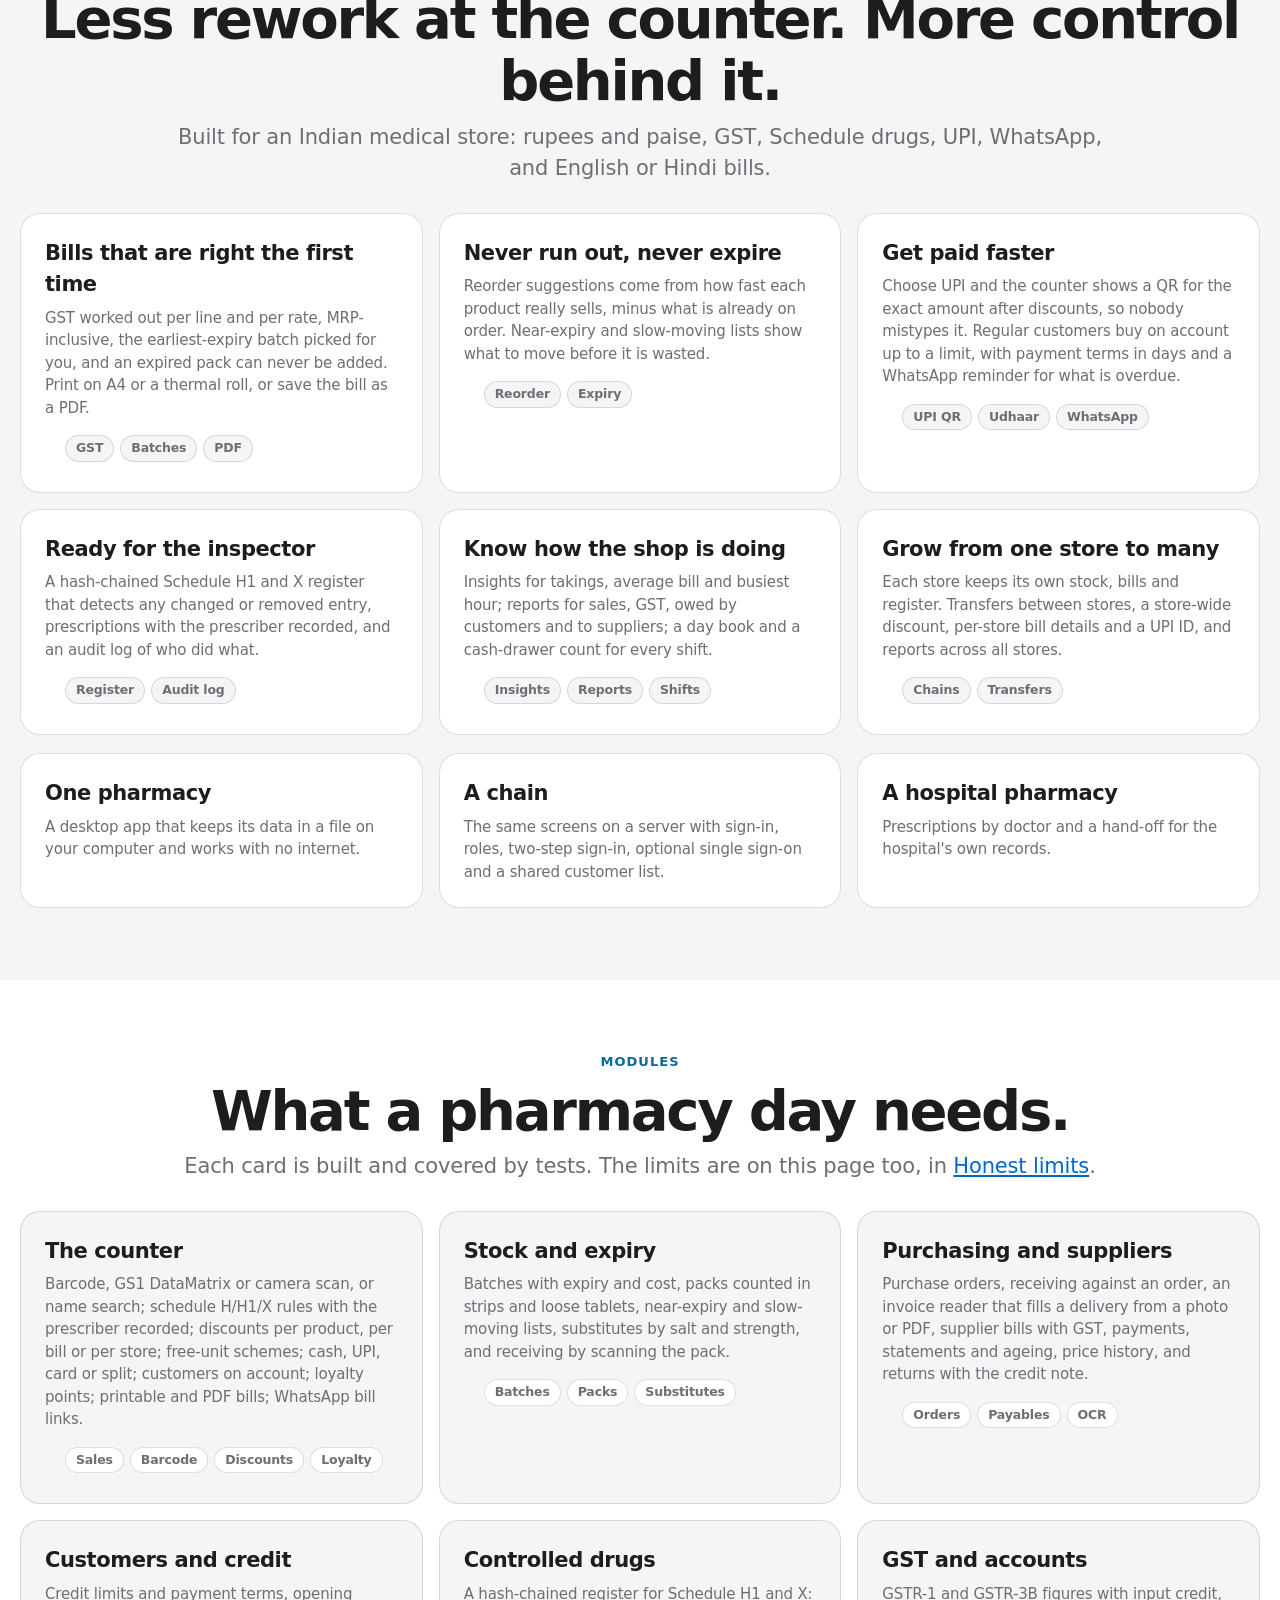
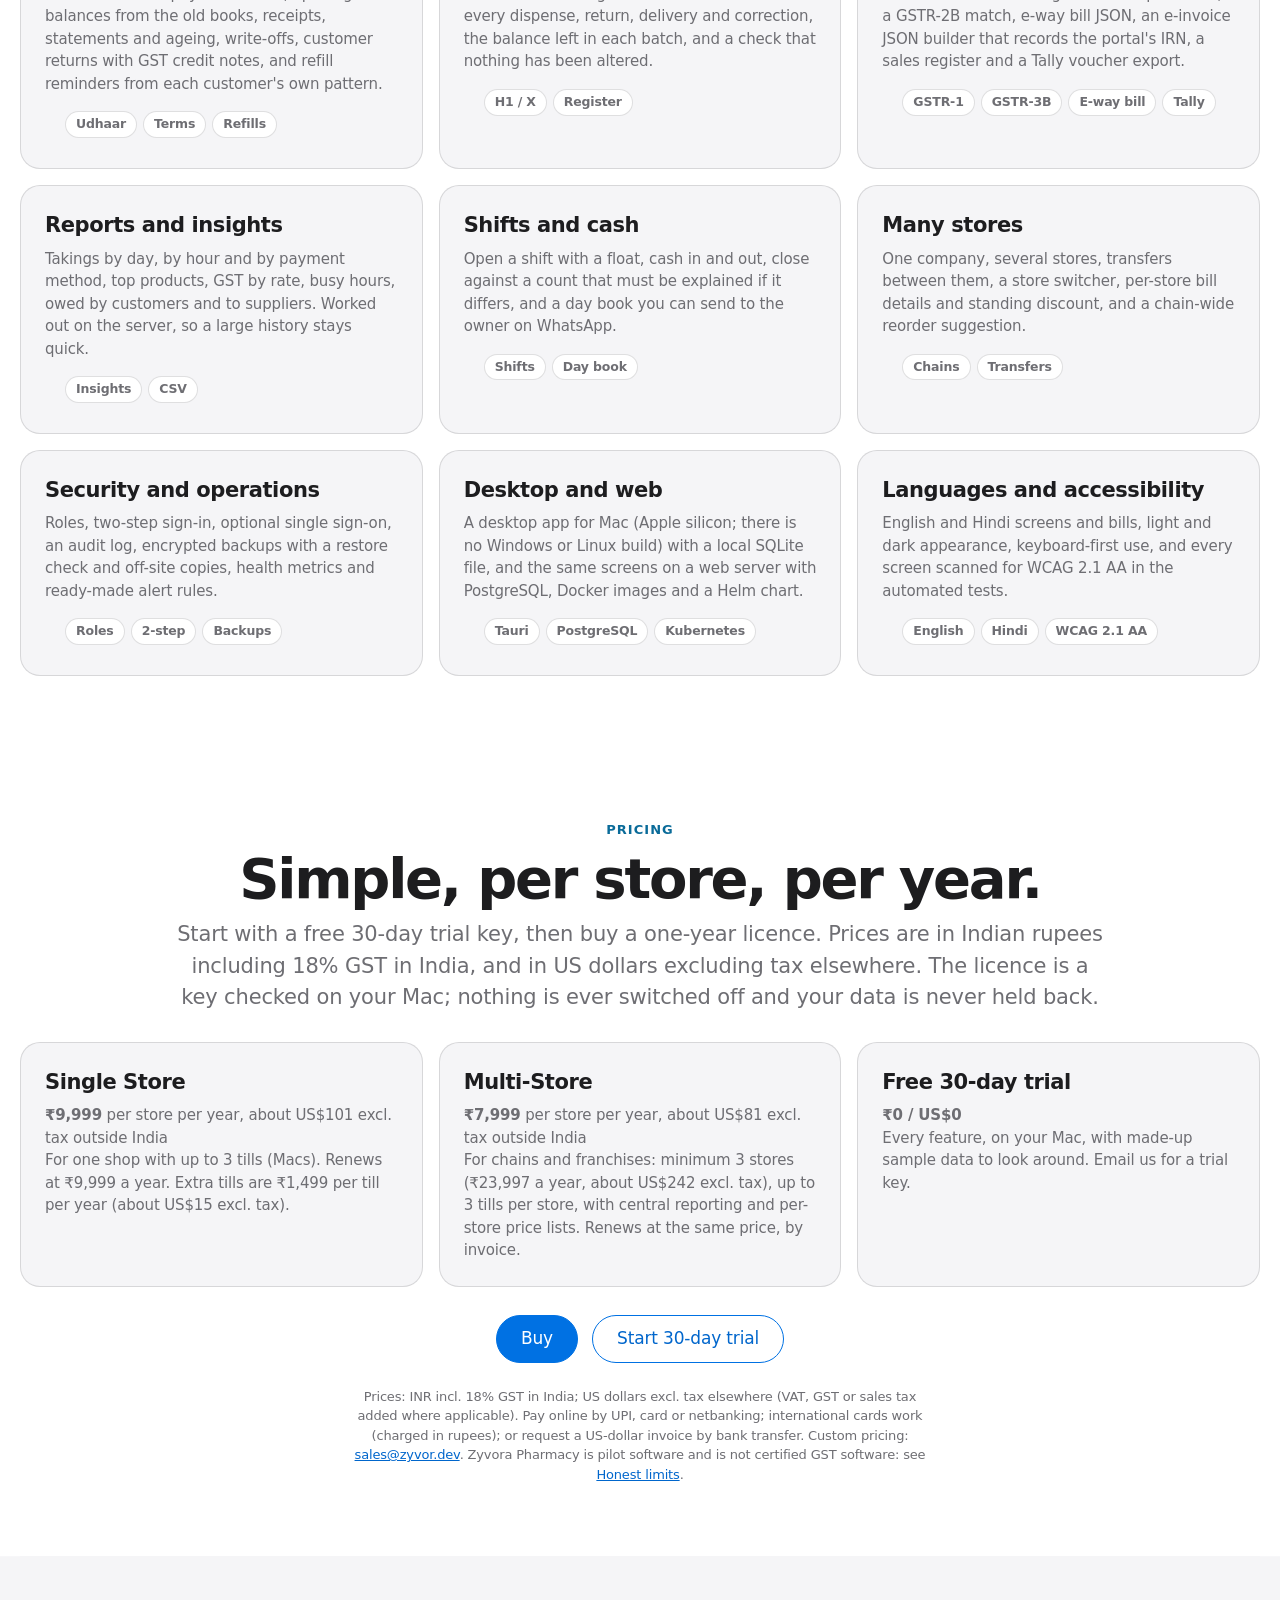
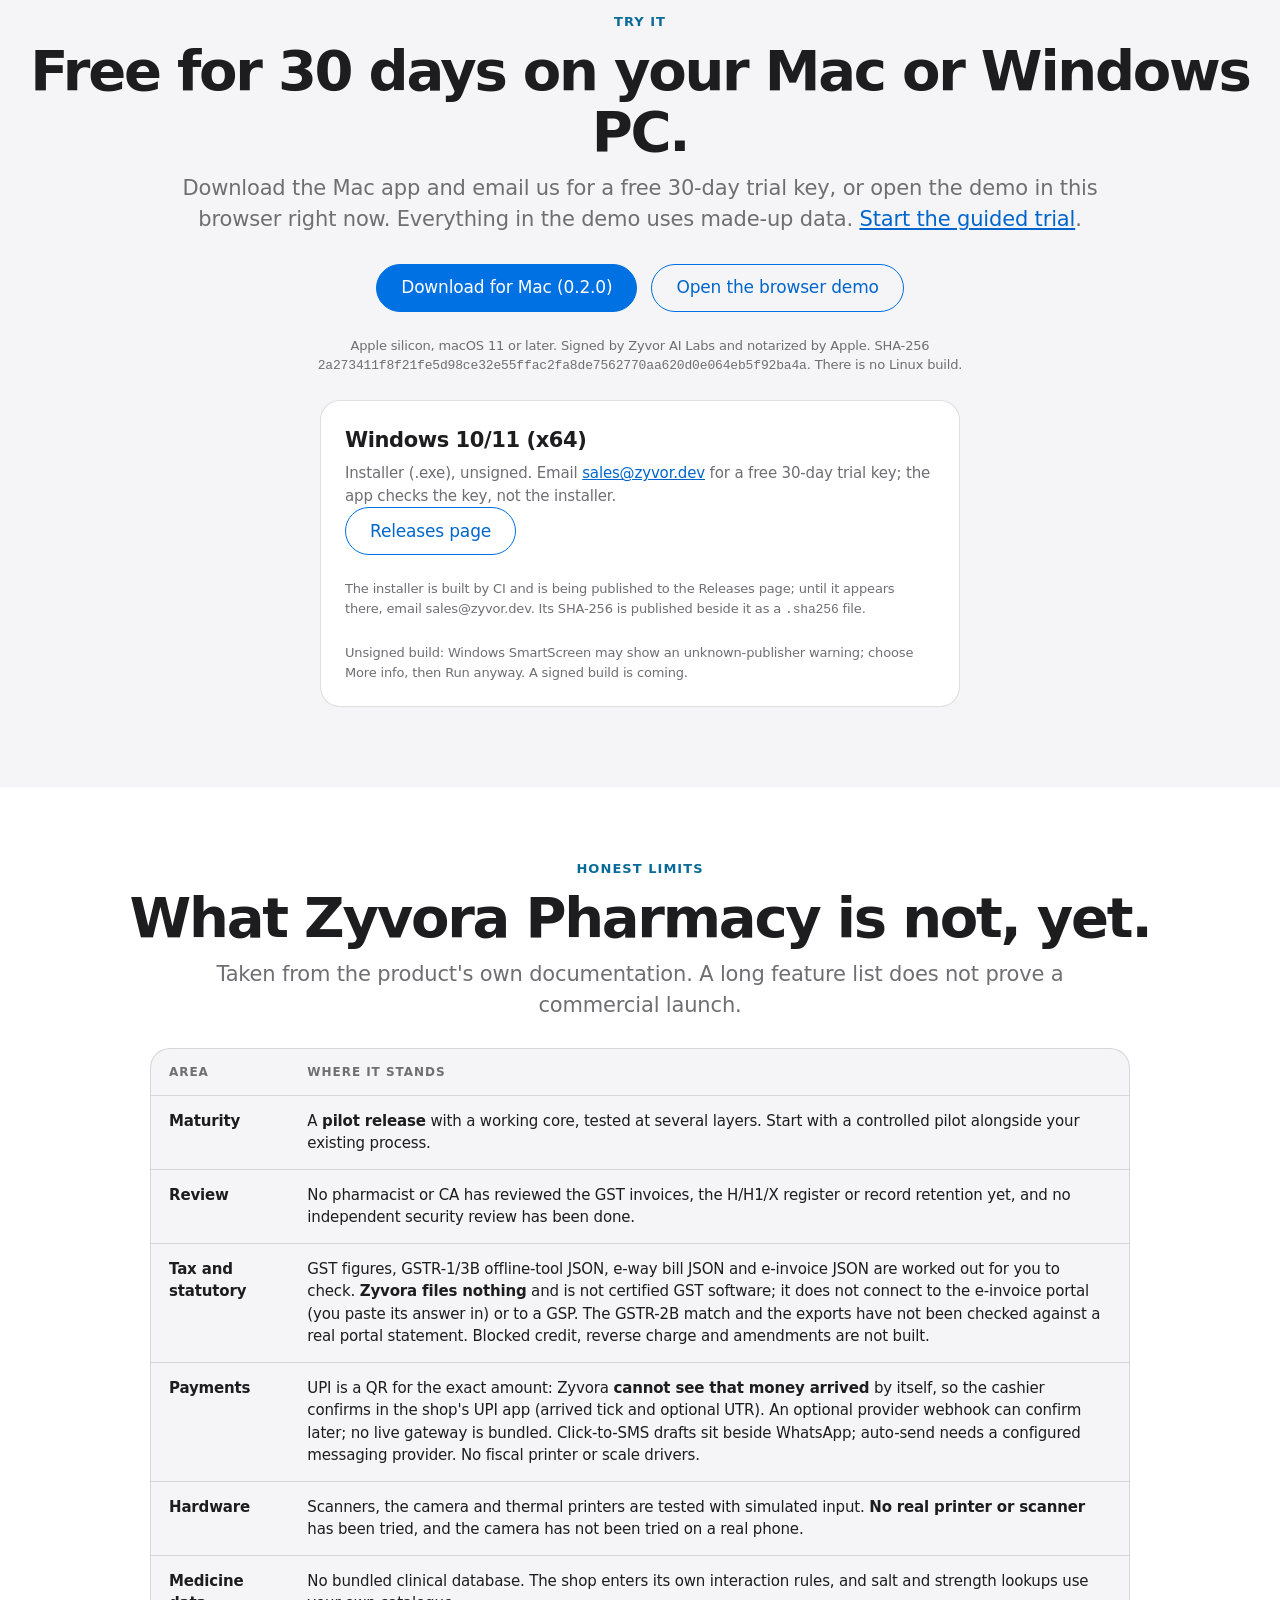
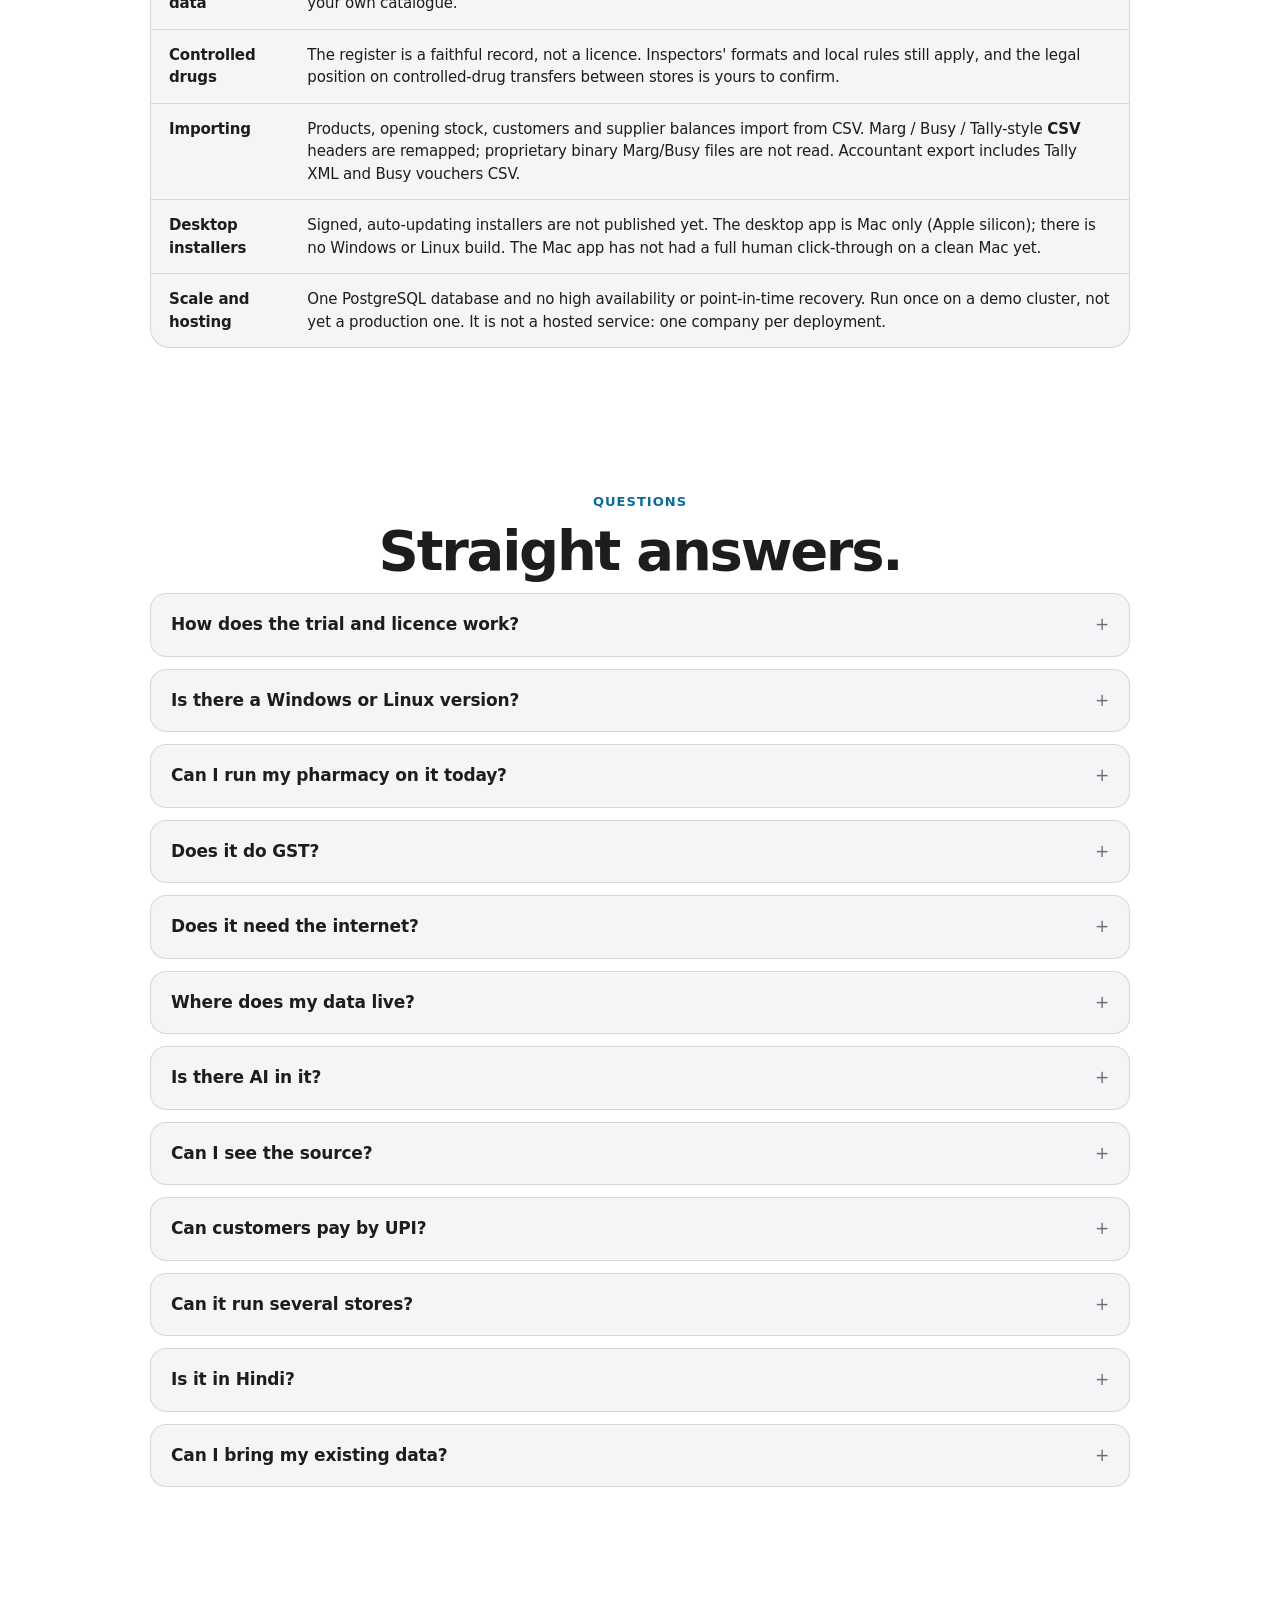
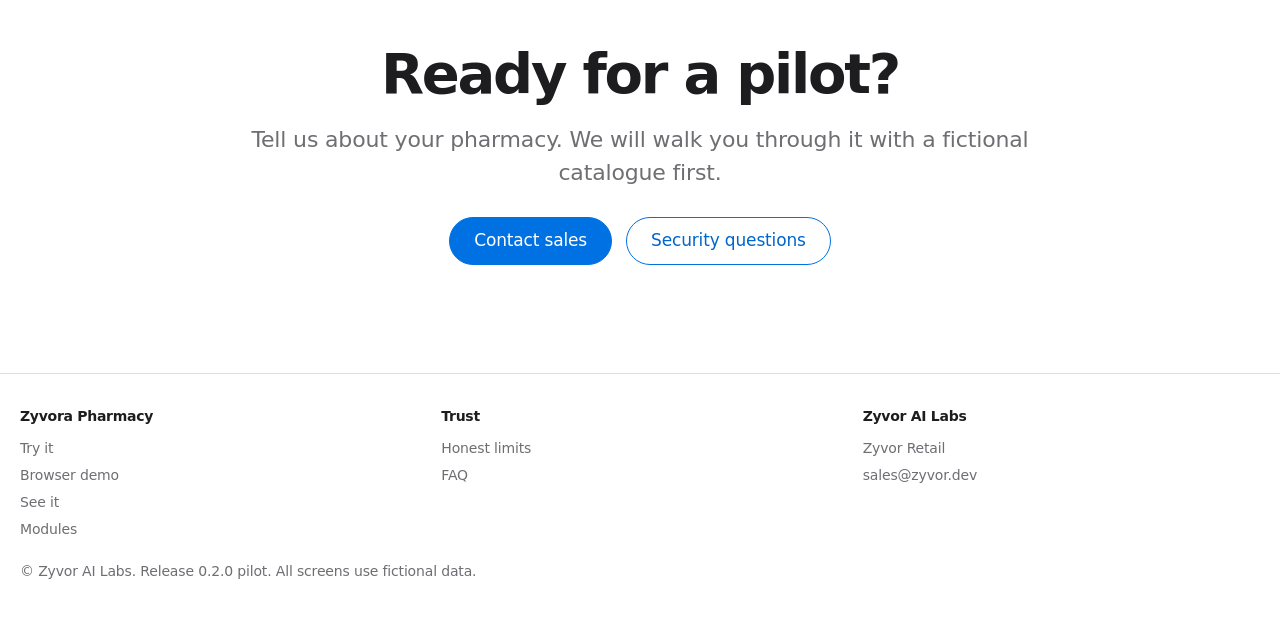
==== commit 2d373af9: "Merge main into chore/worldwide-prices Co-Authored-By: Claude Sonnet 5.5 <noreply@anthropic.com>" ====
--- a/index.html
+++ b/index.html
@@ -11,7 +11,7 @@
 <meta name="keywords" content="pharmacy software India, pharmacy billing, GST pharmacy, medical store software, Schedule H1 register, batch and expiry, UPI QR, pharmacy inventory, chain pharmacy, Tally export, GSTR-1, e-way bill">
 <meta property="og:image" content="https://zyvorai.github.io/zyvor-pharma-site/assets/og.png"><meta property="og:image:width" content="1200"><meta property="og:image:height" content="630"><meta property="og:image:alt" content="Zyvora Pharmacy: the pharmacy counter, done right">
 <meta name="twitter:card" content="summary_large_image"><meta name="twitter:image" content="https://zyvorai.github.io/zyvor-pharma-site/assets/og.png">
-<script type="application/ld+json">{"@context":"https://schema.org","@type":"SoftwareApplication","name":"Zyvora Pharmacy","applicationCategory":"BusinessApplication","operatingSystem":"macOS (Apple silicon)","description":"A pharmacy counter and stock system for India: GST, batches and expiry, Schedule H/H1/X, the controlled-drug register, purchasing and GST returns.","url":"https://zyvorai.github.io/zyvor-pharma-site/","offers":[{"@type":"Offer","name":"Single Store, per store per year (India, incl. 18% GST)","price":"9999","priceCurrency":"INR","url":"https://zyvor.dev/buy"},{"@type":"Offer","name":"Single Store, per store per year (outside India, excl. tax)","price":"101","priceCurrency":"USD","url":"https://zyvor.dev/buy"},{"@type":"Offer","name":"Multi-Store, per store per year, minimum 3 stores (India, incl. 18% GST)","price":"7999","priceCurrency":"INR","url":"https://zyvor.dev/buy"},{"@type":"Offer","name":"Multi-Store, per store per year, minimum 3 stores (outside India, excl. tax)","price":"81","priceCurrency":"USD","url":"https://zyvor.dev/buy"}],"publisher":{"@type":"Organization","name":"Zyvor AI Labs"}}</script>
+<script type="application/ld+json">{"@context":"https://schema.org","@type":"SoftwareApplication","name":"Zyvora Pharmacy","applicationCategory":"BusinessApplication","operatingSystem":"macOS (Apple silicon), Windows 10/11 (x64)","description":"A pharmacy counter and stock system for India: GST, batches and expiry, Schedule H/H1/X, the controlled-drug register, purchasing and GST returns.","url":"https://zyvorai.github.io/zyvor-pharma-site/","offers":[{"@type":"Offer","name":"Single Store, per store per year (India, incl. 18% GST)","price":"9999","priceCurrency":"INR","url":"https://zyvor.dev/buy"},{"@type":"Offer","name":"Single Store, per store per year (outside India, excl. tax)","price":"101","priceCurrency":"USD","url":"https://zyvor.dev/buy"},{"@type":"Offer","name":"Multi-Store, per store per year, minimum 3 stores (India, incl. 18% GST)","price":"7999","priceCurrency":"INR","url":"https://zyvor.dev/buy"},{"@type":"Offer","name":"Multi-Store, per store per year, minimum 3 stores (outside India, excl. tax)","price":"81","priceCurrency":"USD","url":"https://zyvor.dev/buy"}],"publisher":{"@type":"Organization","name":"Zyvor AI Labs"}}</script>
 <script src="theme.js"></script>
 <link rel="stylesheet" href="site.css">
 
@@ -86,9 +86,10 @@
 </section>
 
 <section class="tint try-band" id="install">
-  <div class="center"><p class="kicker">Try it</p><h2>Free for 30 days on your Mac.</h2><p class="sub">Download the Mac app and email us for a free 30-day trial key, or open the demo in this browser right now. Everything in the demo uses made-up data. <a href="try/">Start the guided trial</a>.</p></div>
+  <div class="center"><p class="kicker">Try it</p><h2>Free for 30 days on your Mac or Windows PC.</h2><p class="sub">Download the Mac app and email us for a free 30-day trial key, or open the demo in this browser right now. Everything in the demo uses made-up data. <a href="try/">Start the guided trial</a>.</p></div>
   <div class="cta"><a class="btn primary" href="https://github.com/zyvorai/zyvor-pharma-site/releases/download/v0.2.0/Zyvora-Pharmacy-0.2.0.dmg">Download for Mac (0.2.0)</a><a class="btn" href="demo/">Open the browser demo</a></div>
-  <p class="small center">Apple silicon, macOS 11 or later. Signed by Zyvor AI Labs and notarized by Apple. SHA-256 <code>2a273411f8f21fe5d98ce32e55ffac2fa8de7562770aa620d0e064eb5f92ba4a</code>. Mac only: there is no Windows or Linux build.</p>
+  <p class="small center">Apple silicon, macOS 11 or later. Signed by Zyvor AI Labs and notarized by Apple. SHA-256 <code>2a273411f8f21fe5d98ce32e55ffac2fa8de7562770aa620d0e064eb5f92ba4a</code>. There is no Linux build.</p>
+  <div class="center"><div class="card rv" style="max-width:640px;margin:1.5rem auto;text-align:left"><h3>Windows 10/11 (x64)</h3><p>Installer (.exe), unsigned. Email <a href="mailto:sales@zyvor.dev?subject=Zyvora%20Pharmacy%20Windows%2030-day%20trial%20key">sales@zyvor.dev</a> for a free 30-day trial key; the app checks the key, not the installer.</p><p><a class="btn" href="https://github.com/zyvorai/zyvor-pharma-site/releases">Releases page</a></p><p class="small">The installer is built by CI and is being published to the Releases page; until it appears there, email sales@zyvor.dev. Its SHA-256 is published beside it as a <code>.sha256</code> file.</p><p class="small">Unsigned build: Windows SmartScreen may show an unknown-publisher warning; choose More info, then Run anyway. A signed build is coming.</p></div></div>
 </section>
 
 <section id="honest">
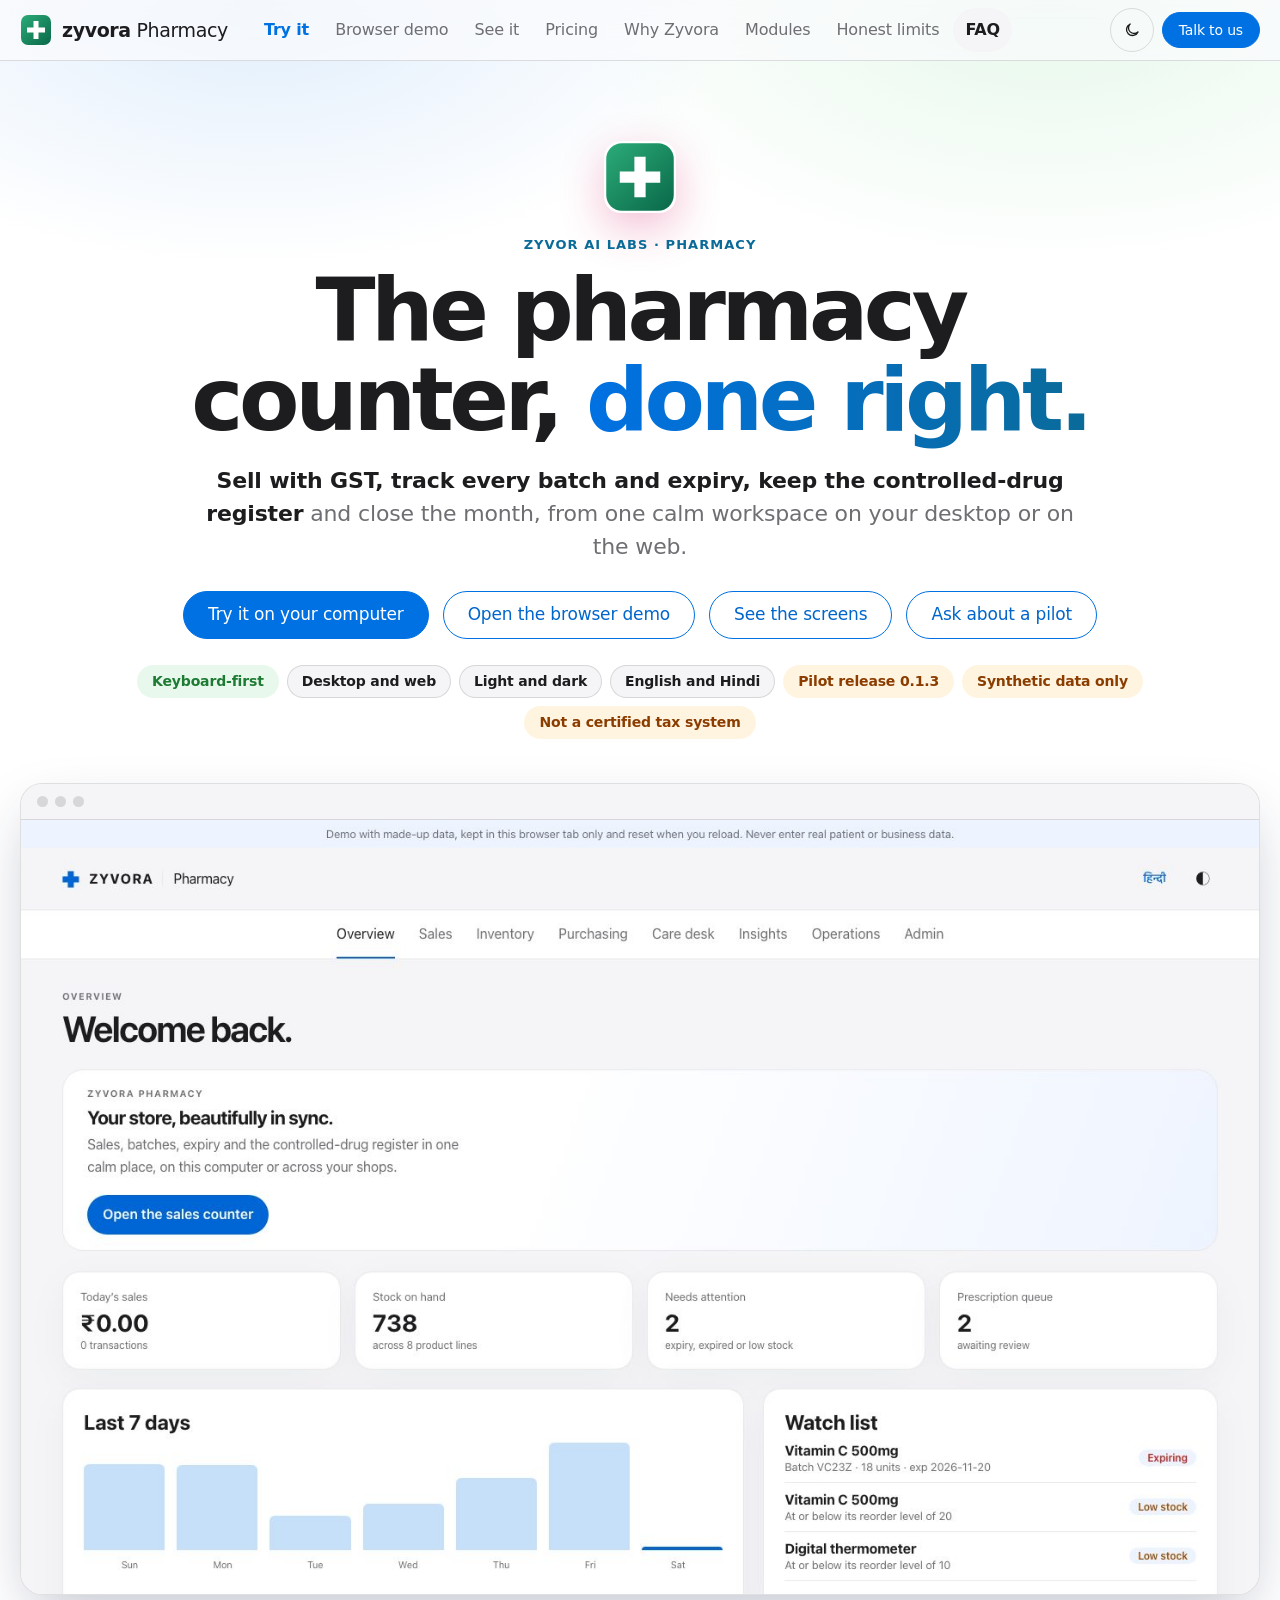
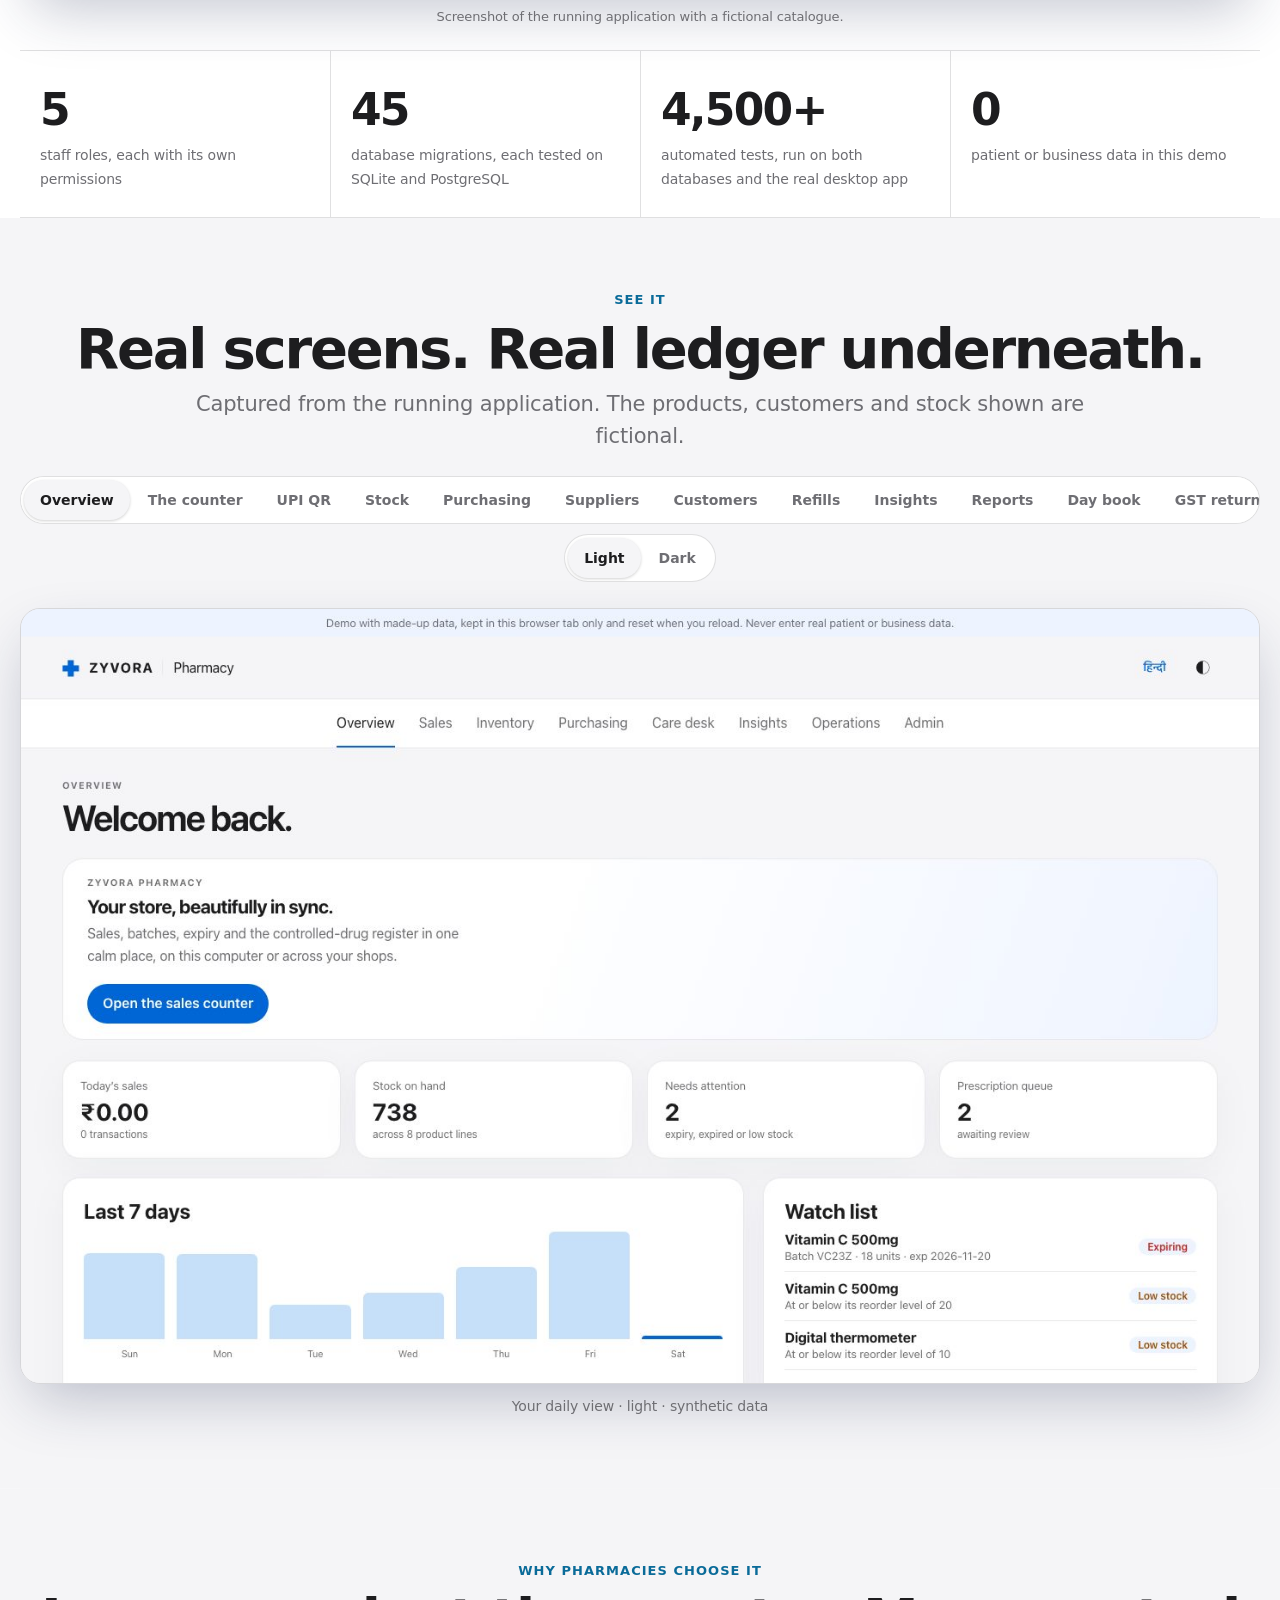
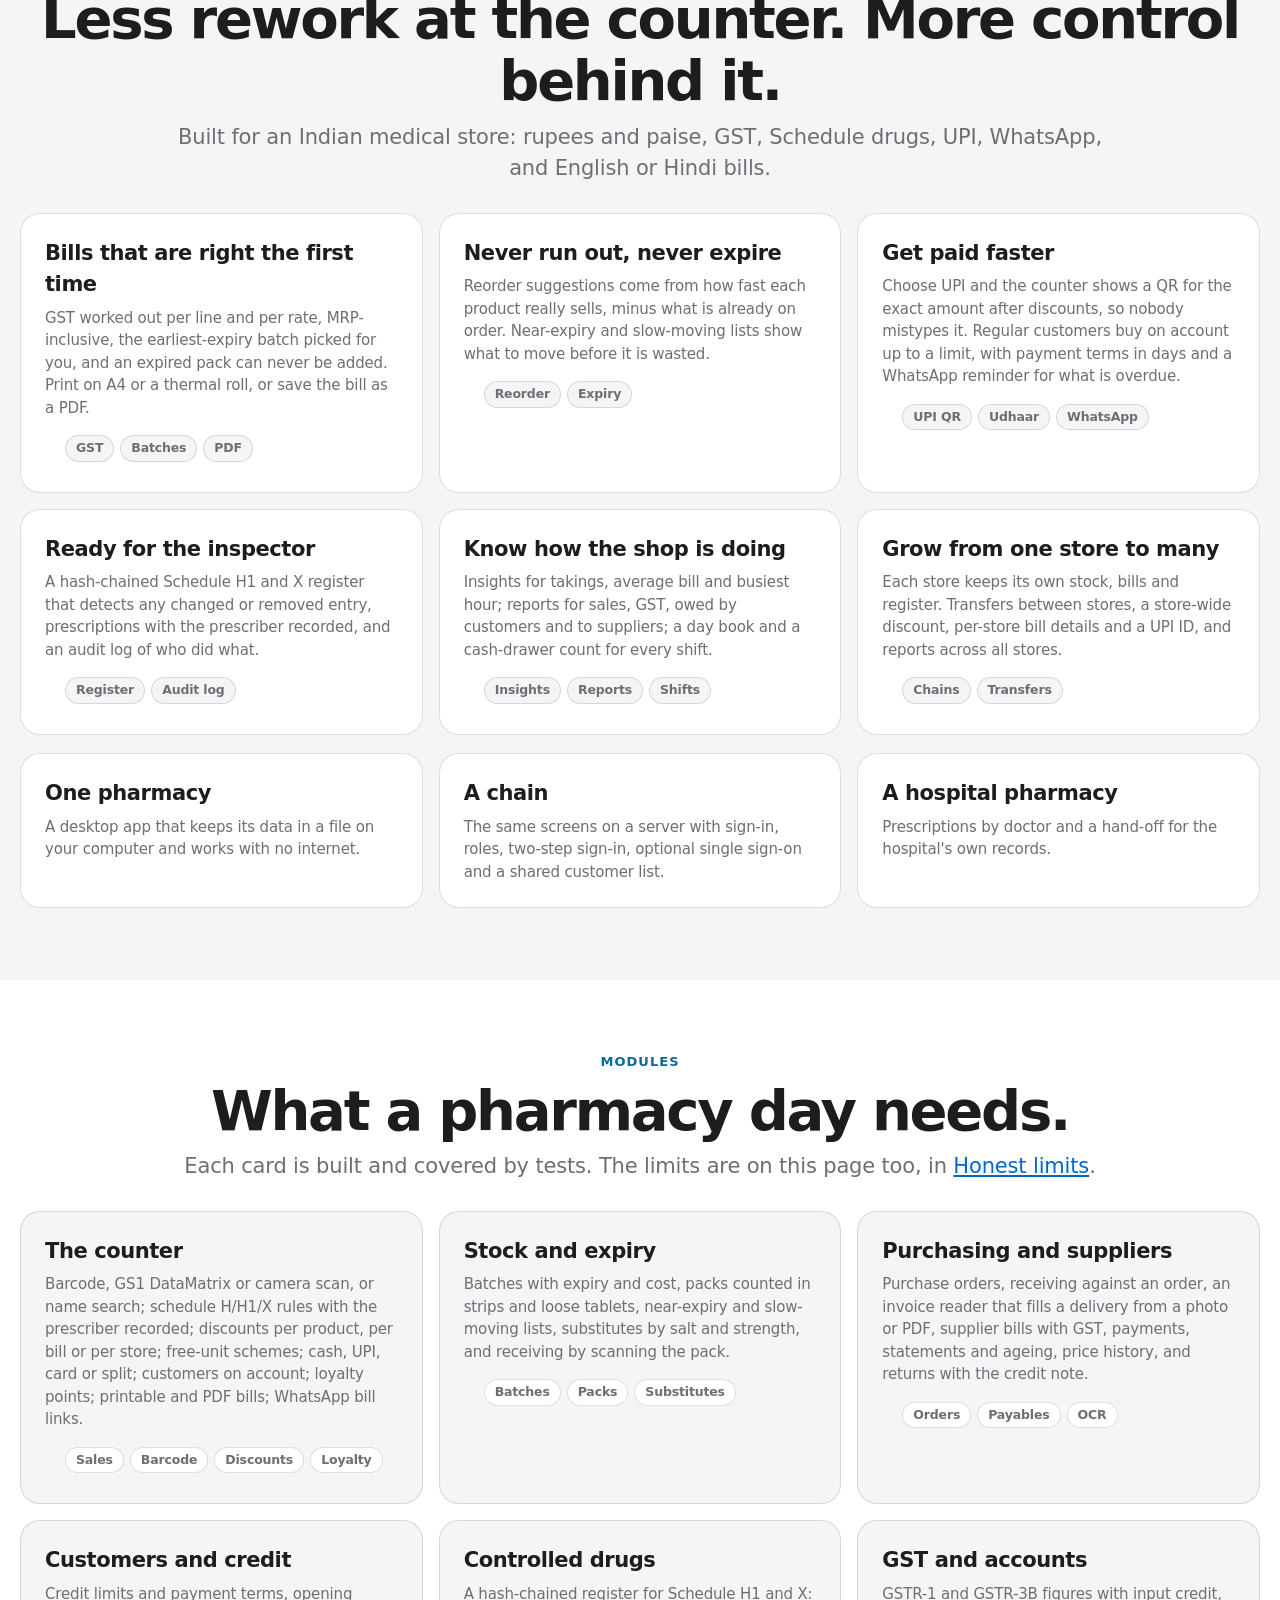
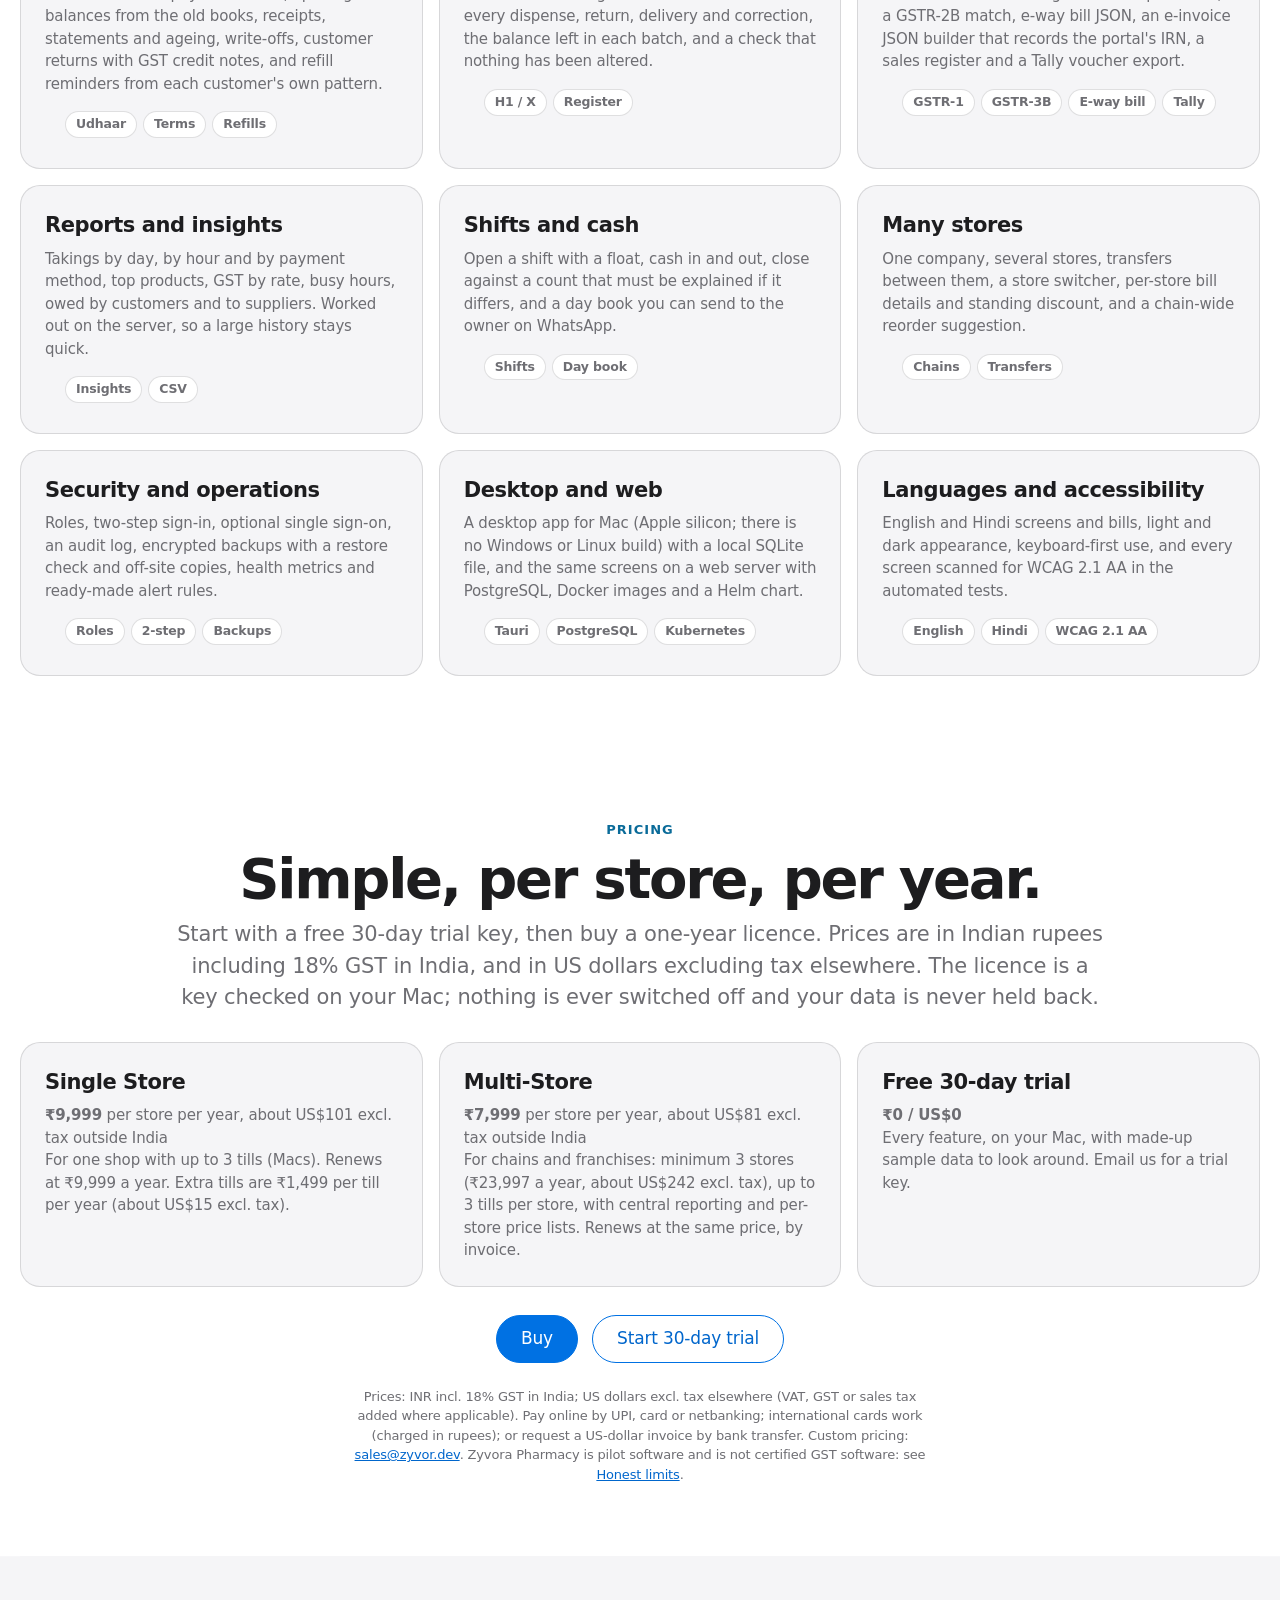
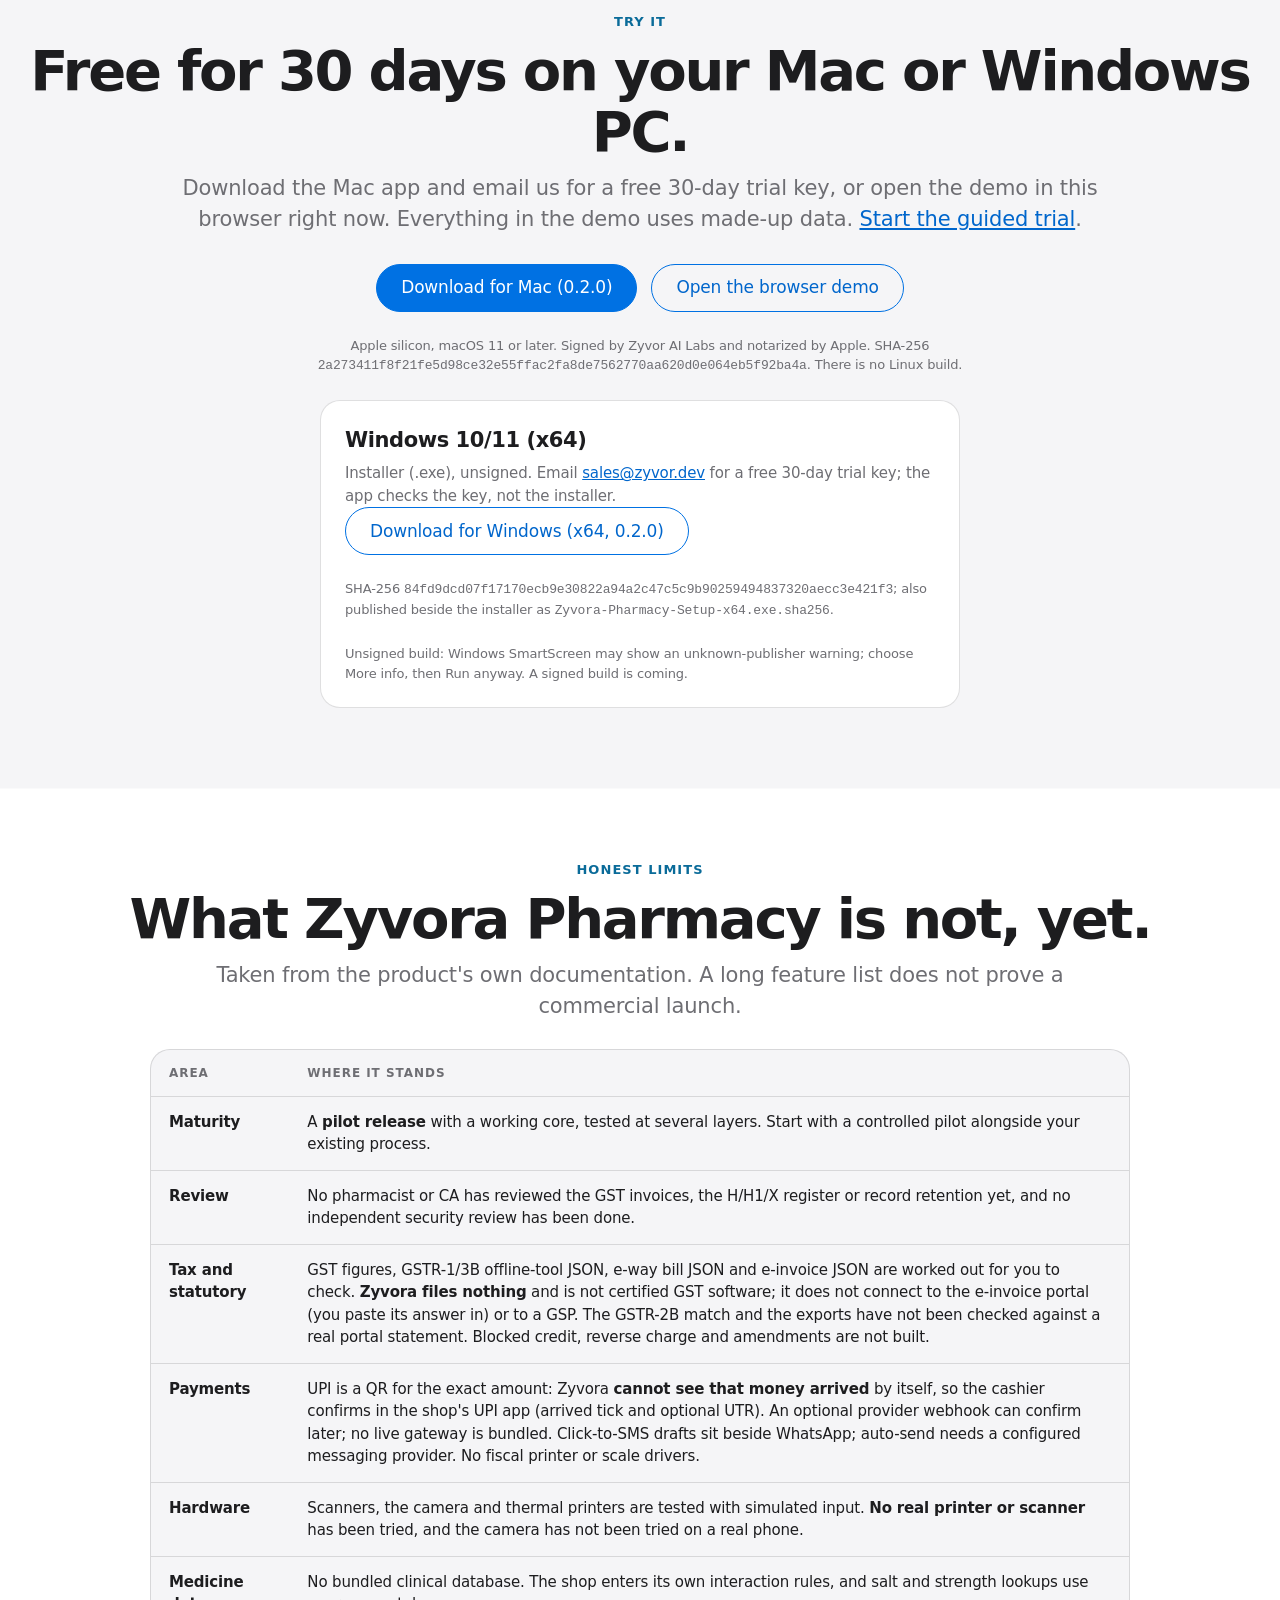
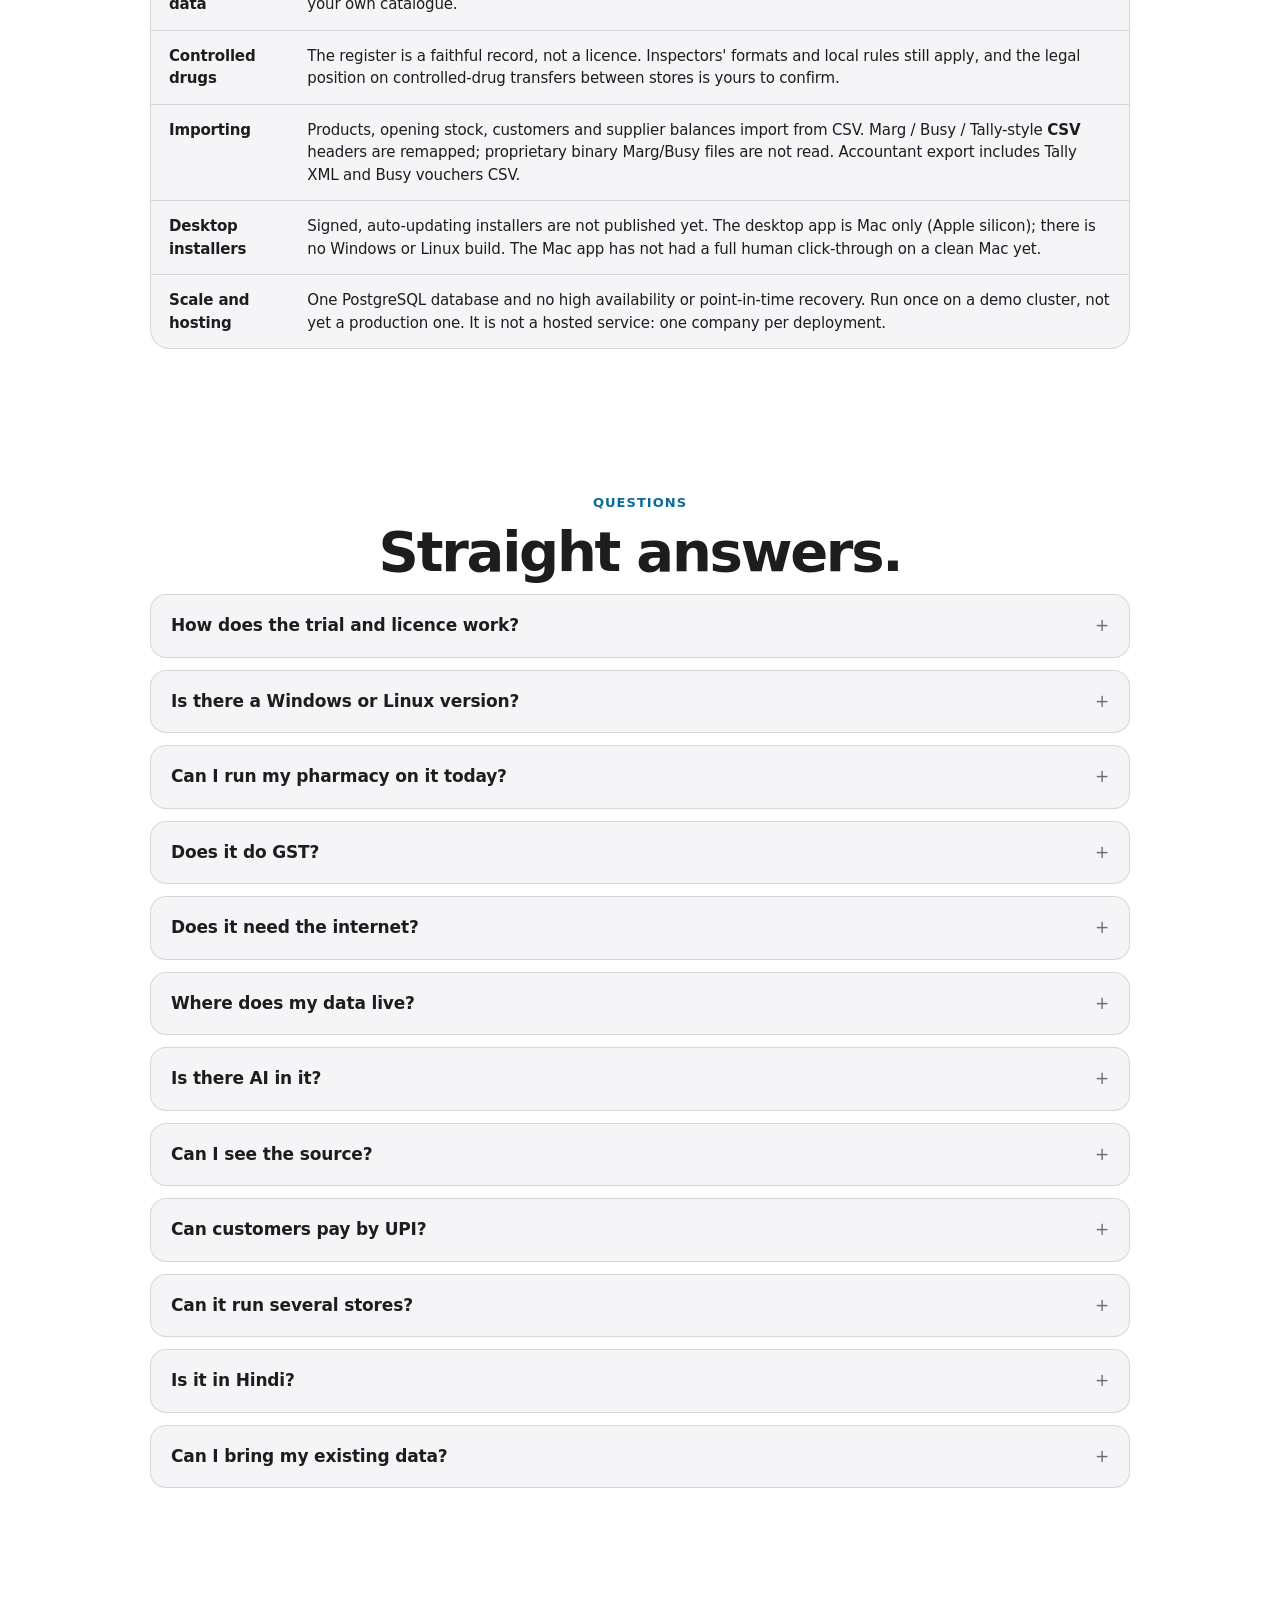
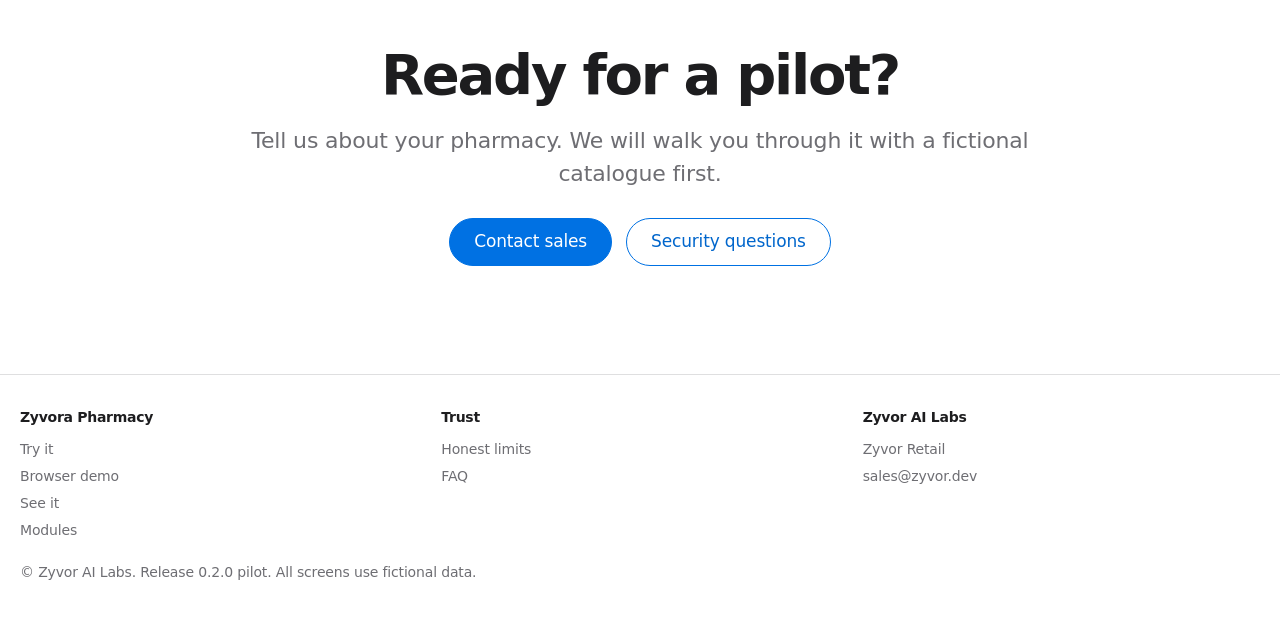
==== commit 59b2ecde: "Link Windows download card directly to the release asset with SHA-256 Co-Authored-By: Claude Sonnet " ====
--- a/index.html
+++ b/index.html
@@ -89,7 +89,7 @@
   <div class="center"><p class="kicker">Try it</p><h2>Free for 30 days on your Mac or Windows PC.</h2><p class="sub">Download the Mac app and email us for a free 30-day trial key, or open the demo in this browser right now. Everything in the demo uses made-up data. <a href="try/">Start the guided trial</a>.</p></div>
   <div class="cta"><a class="btn primary" href="https://github.com/zyvorai/zyvor-pharma-site/releases/download/v0.2.0/Zyvora-Pharmacy-0.2.0.dmg">Download for Mac (0.2.0)</a><a class="btn" href="demo/">Open the browser demo</a></div>
   <p class="small center">Apple silicon, macOS 11 or later. Signed by Zyvor AI Labs and notarized by Apple. SHA-256 <code>2a273411f8f21fe5d98ce32e55ffac2fa8de7562770aa620d0e064eb5f92ba4a</code>. There is no Linux build.</p>
-  <div class="center"><div class="card rv" style="max-width:640px;margin:1.5rem auto;text-align:left"><h3>Windows 10/11 (x64)</h3><p>Installer (.exe), unsigned. Email <a href="mailto:sales@zyvor.dev?subject=Zyvora%20Pharmacy%20Windows%2030-day%20trial%20key">sales@zyvor.dev</a> for a free 30-day trial key; the app checks the key, not the installer.</p><p><a class="btn" href="https://github.com/zyvorai/zyvor-pharma-site/releases">Releases page</a></p><p class="small">The installer is built by CI and is being published to the Releases page; until it appears there, email sales@zyvor.dev. Its SHA-256 is published beside it as a <code>.sha256</code> file.</p><p class="small">Unsigned build: Windows SmartScreen may show an unknown-publisher warning; choose More info, then Run anyway. A signed build is coming.</p></div></div>
+  <div class="center"><div class="card rv" style="max-width:640px;margin:1.5rem auto;text-align:left"><h3>Windows 10/11 (x64)</h3><p>Installer (.exe), unsigned. Email <a href="mailto:sales@zyvor.dev?subject=Zyvora%20Pharmacy%20Windows%2030-day%20trial%20key">sales@zyvor.dev</a> for a free 30-day trial key; the app checks the key, not the installer.</p><p><a class="btn" href="https://github.com/zyvorai/zyvor-pharma-site/releases/download/v0.2.0-windows/Zyvora-Pharmacy-Setup-x64.exe">Download for Windows (x64, 0.2.0)</a></p><p class="small">SHA-256 <code>84fd9dcd07f17170ecb9e30822a94a2c47c5c9b90259494837320aecc3e421f3</code>; also published beside the installer as <code>Zyvora-Pharmacy-Setup-x64.exe.sha256</code>.</p><p class="small">Unsigned build: Windows SmartScreen may show an unknown-publisher warning; choose More info, then Run anyway. A signed build is coming.</p></div></div>
 </section>
 
 <section id="honest">
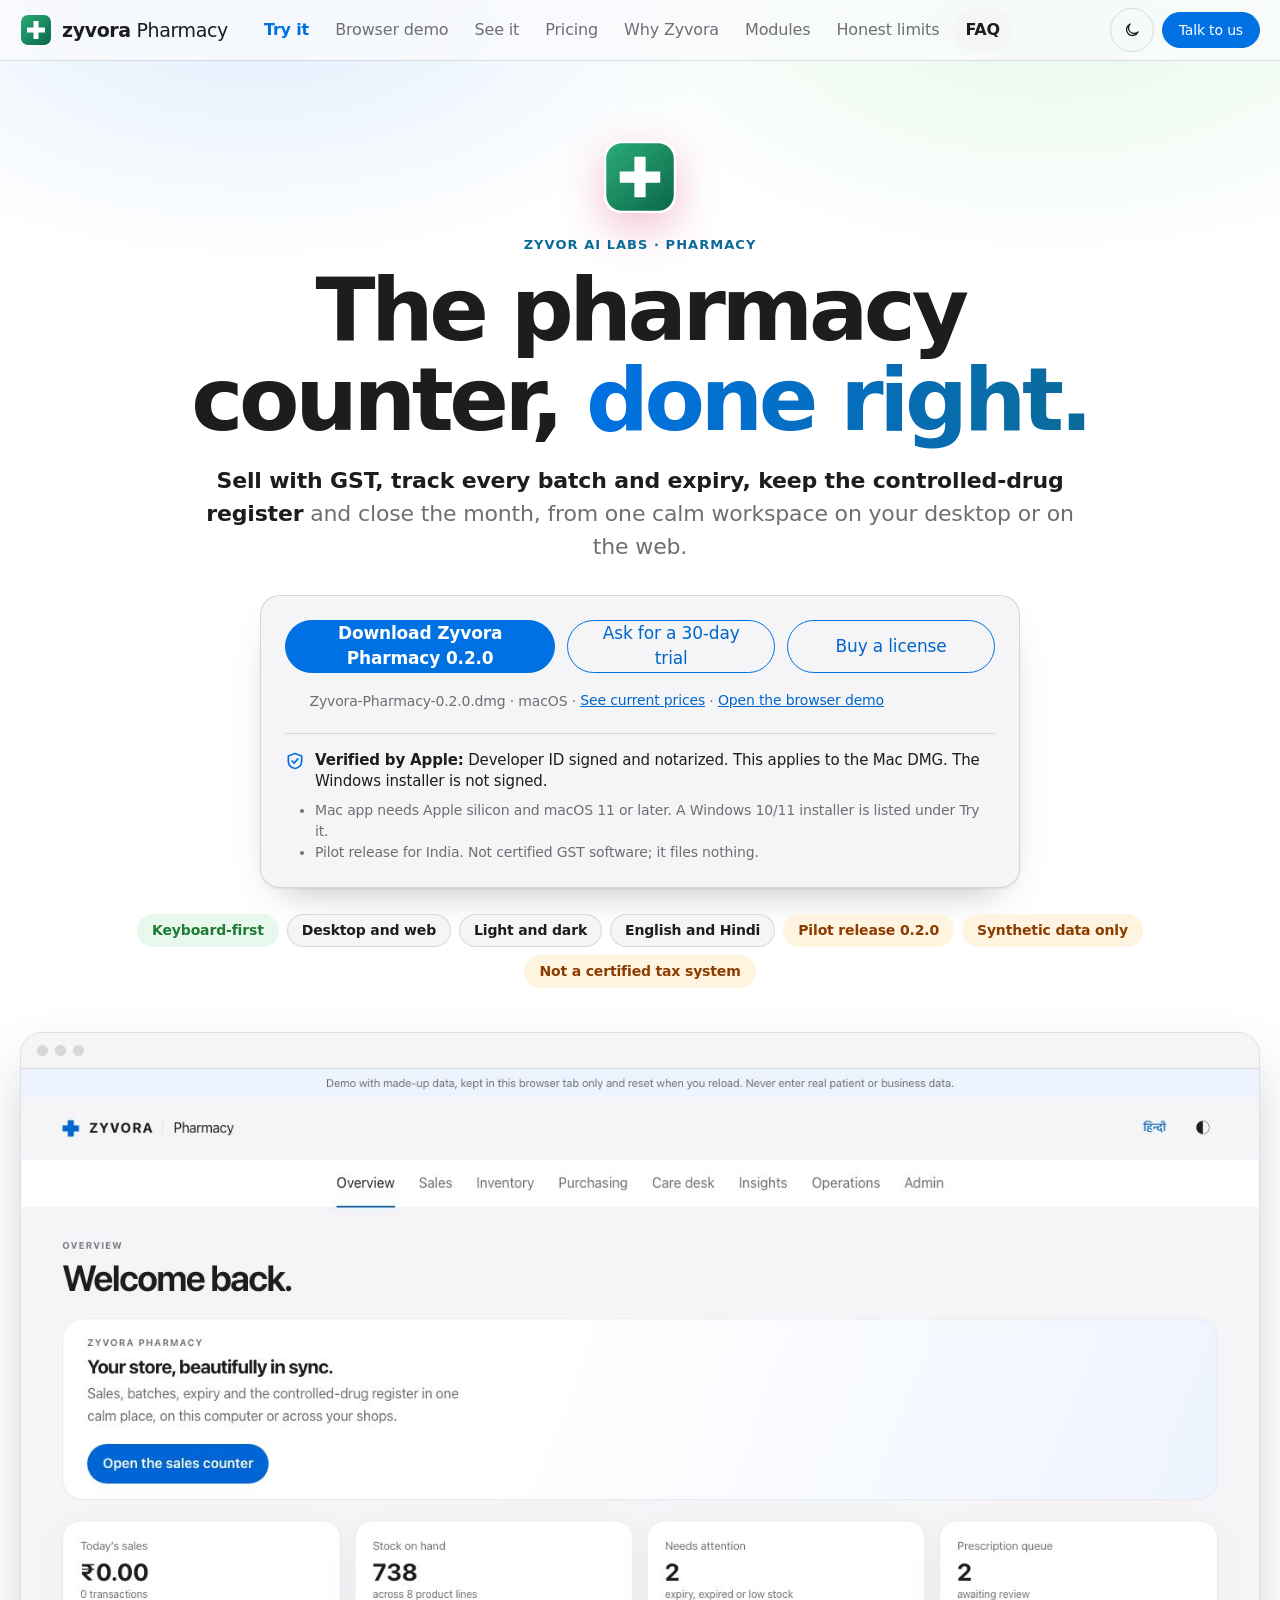
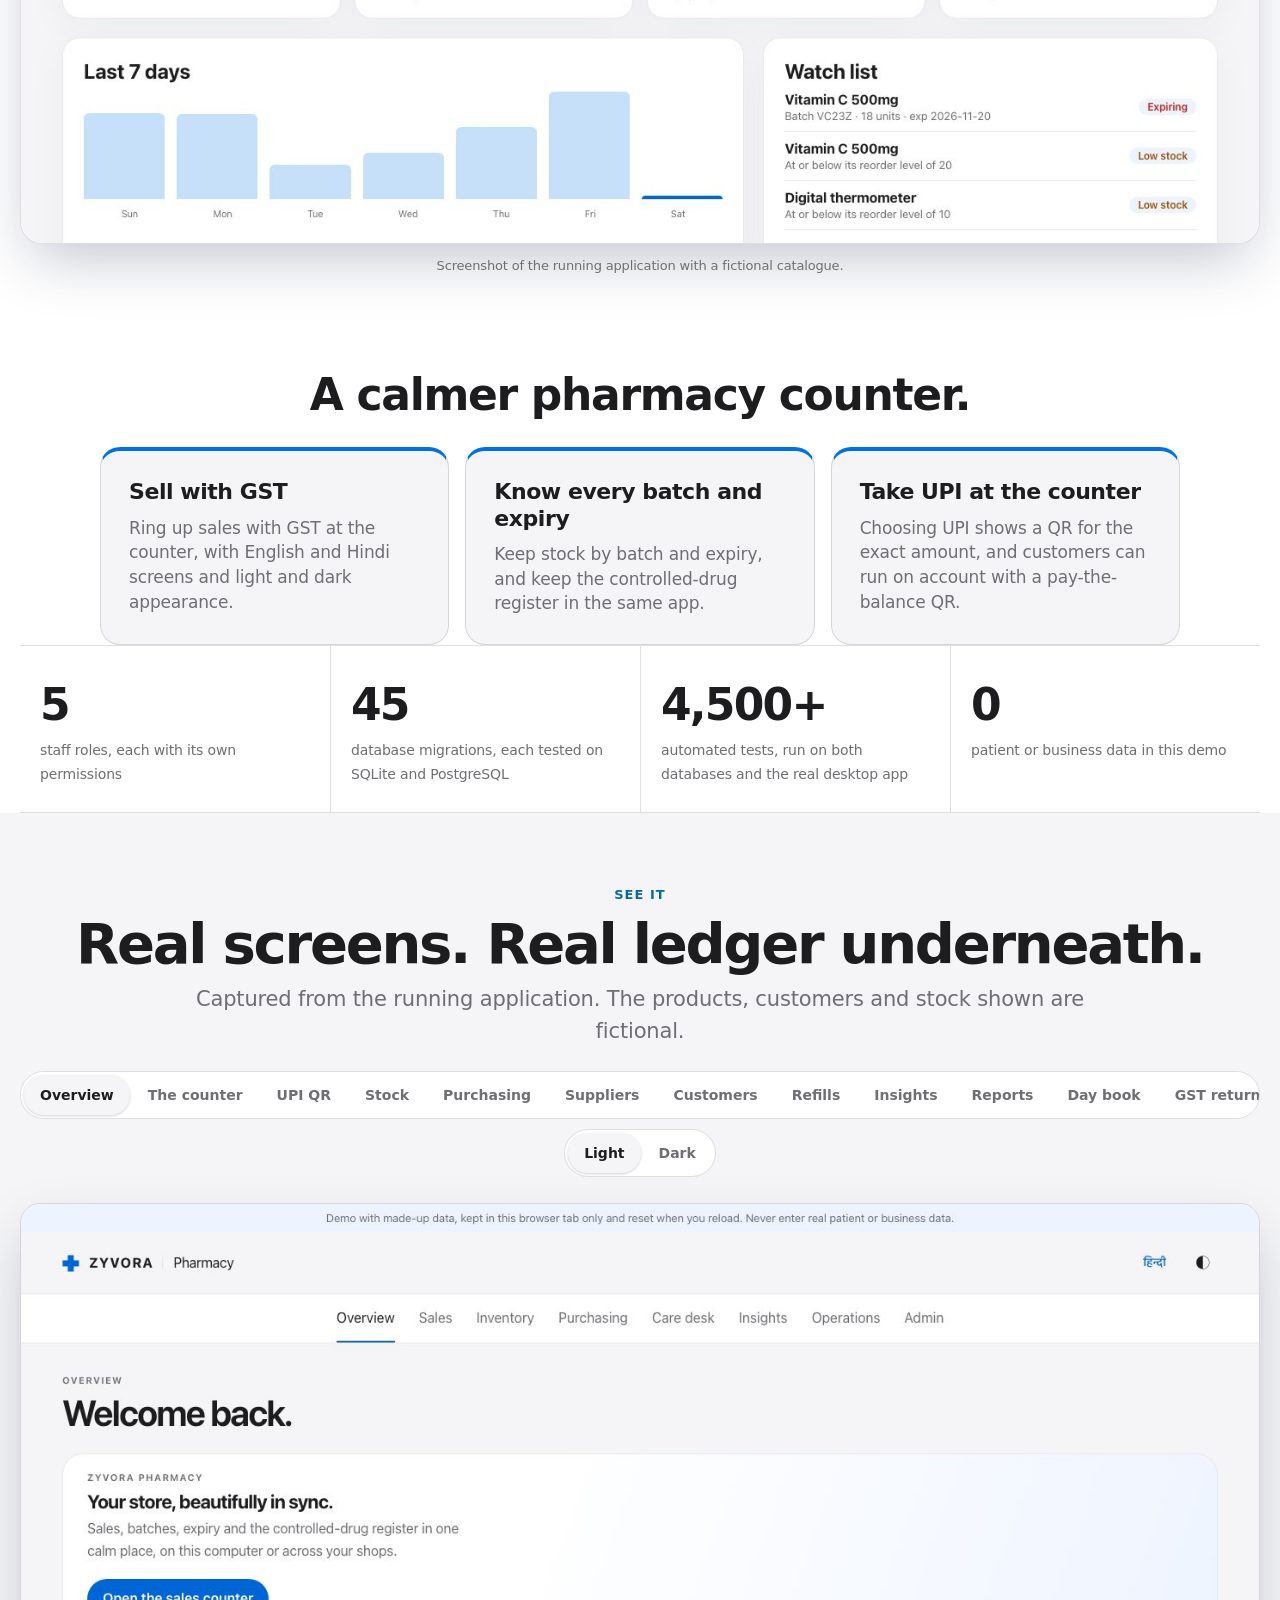
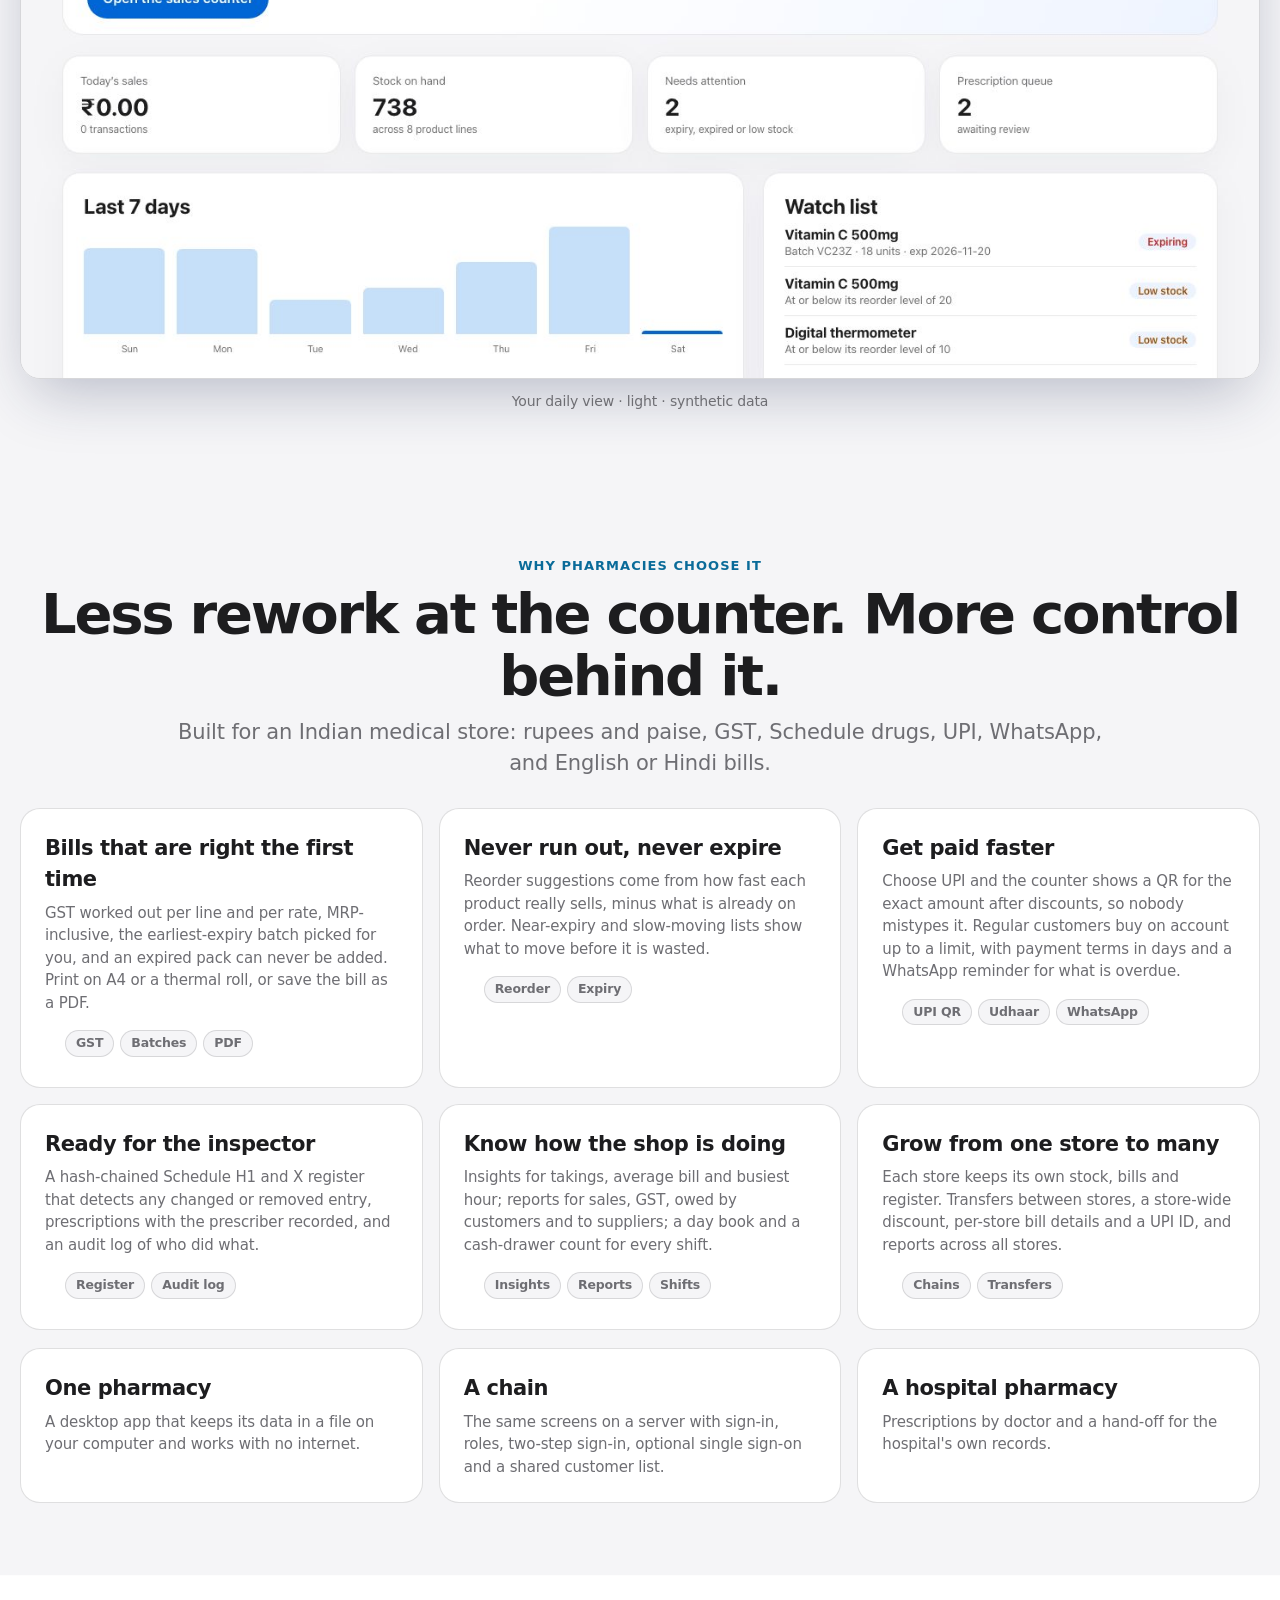
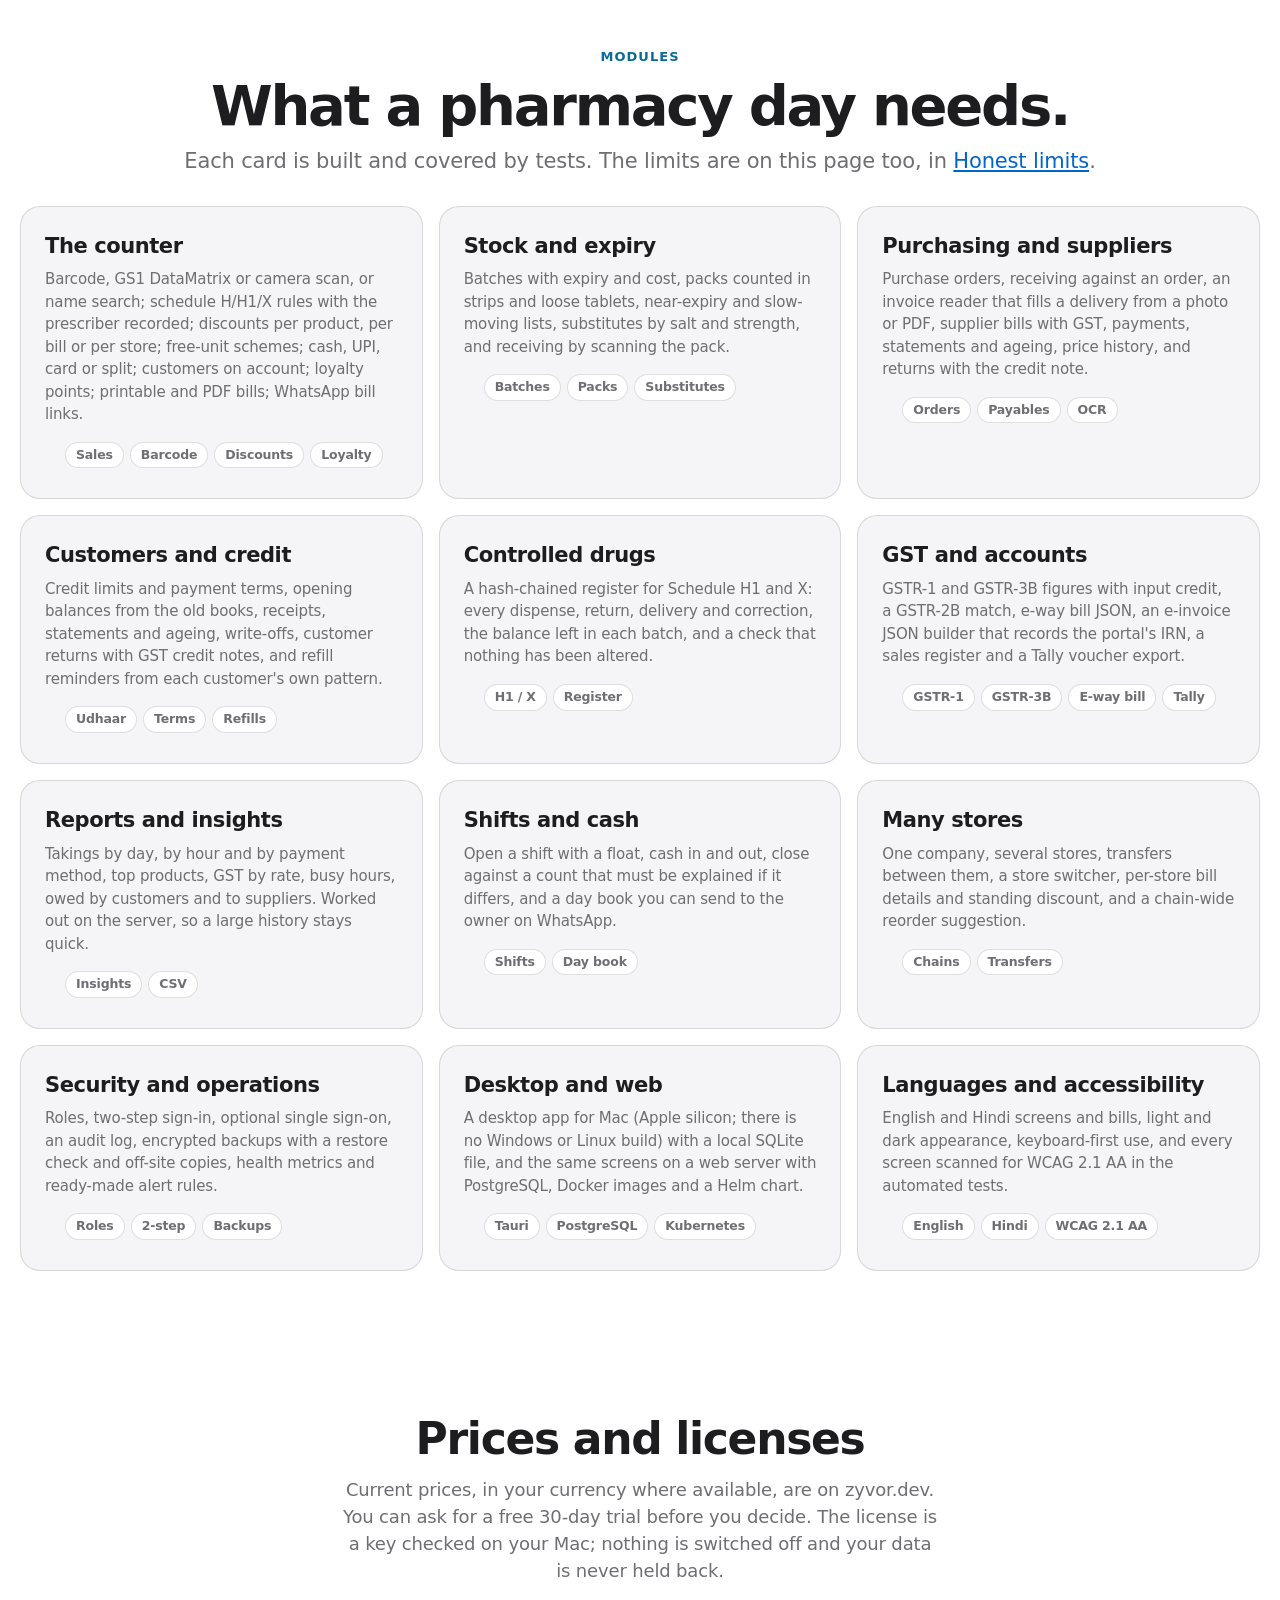
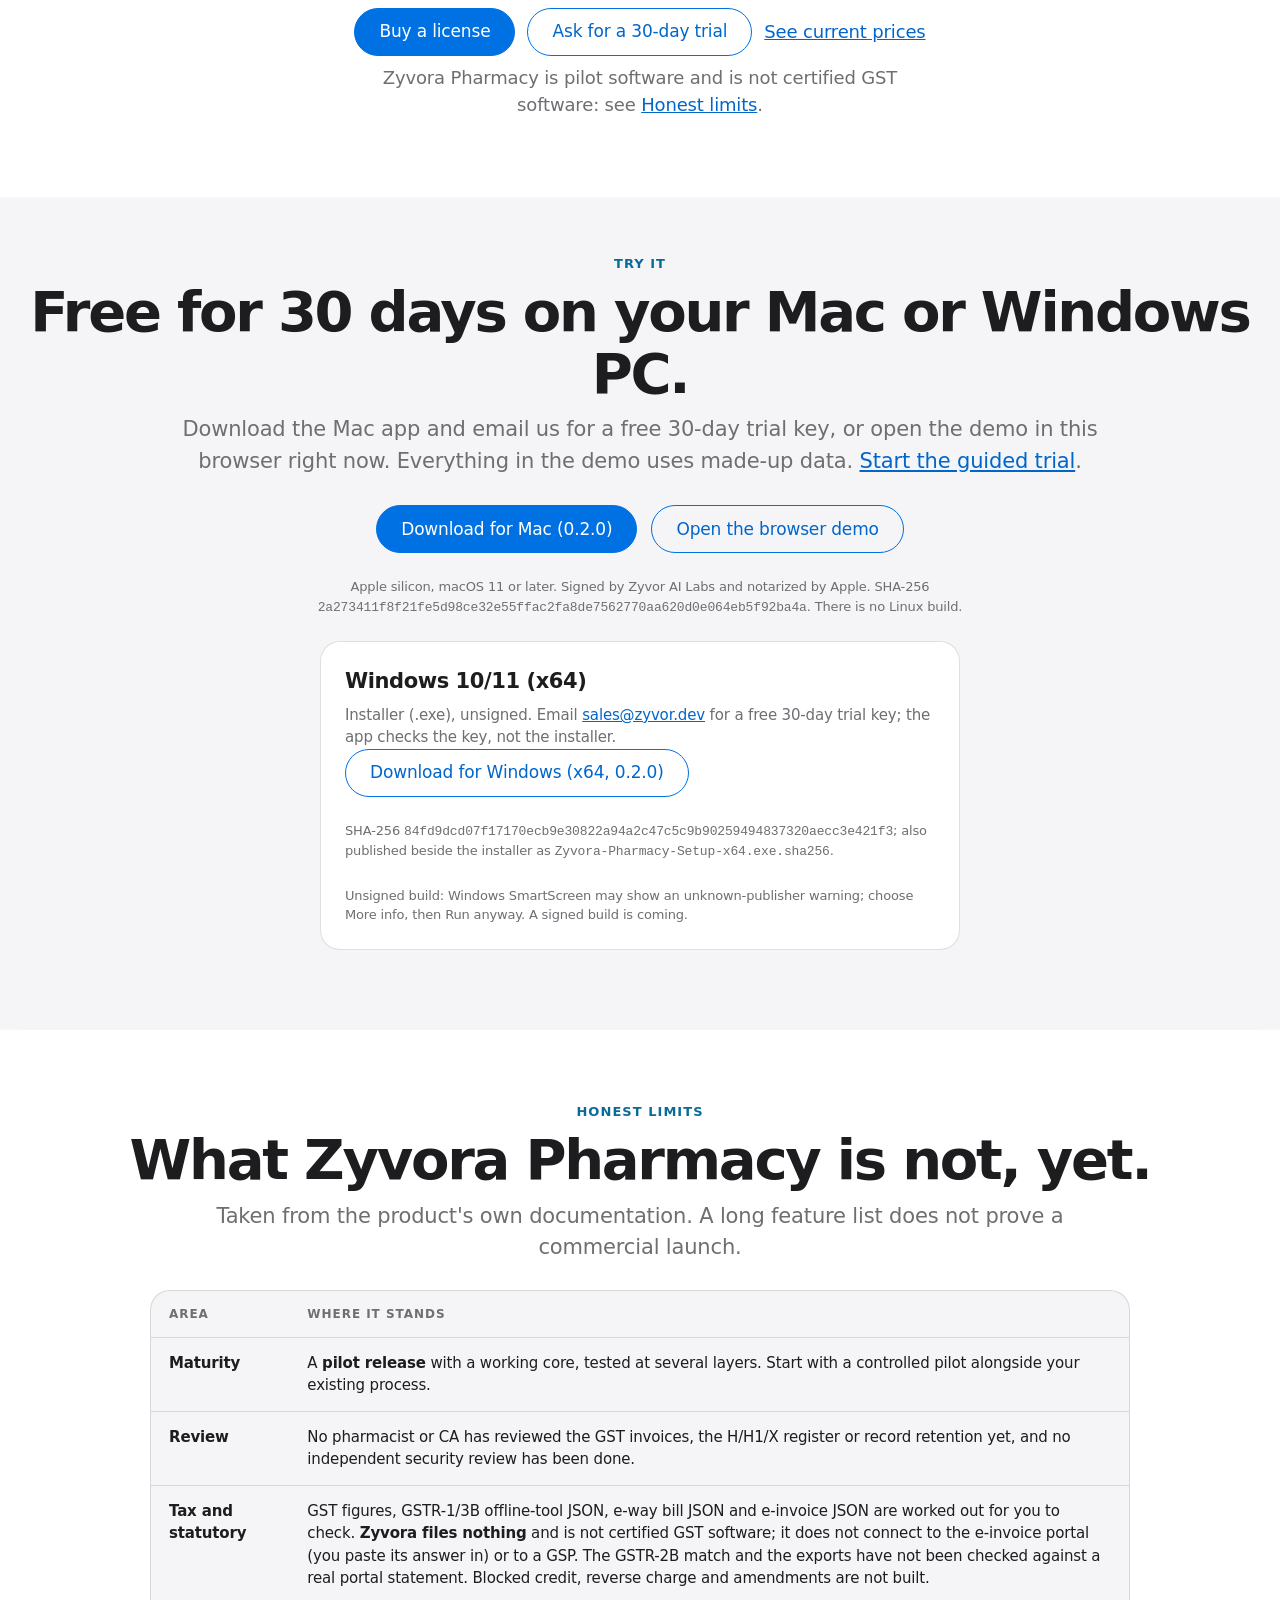
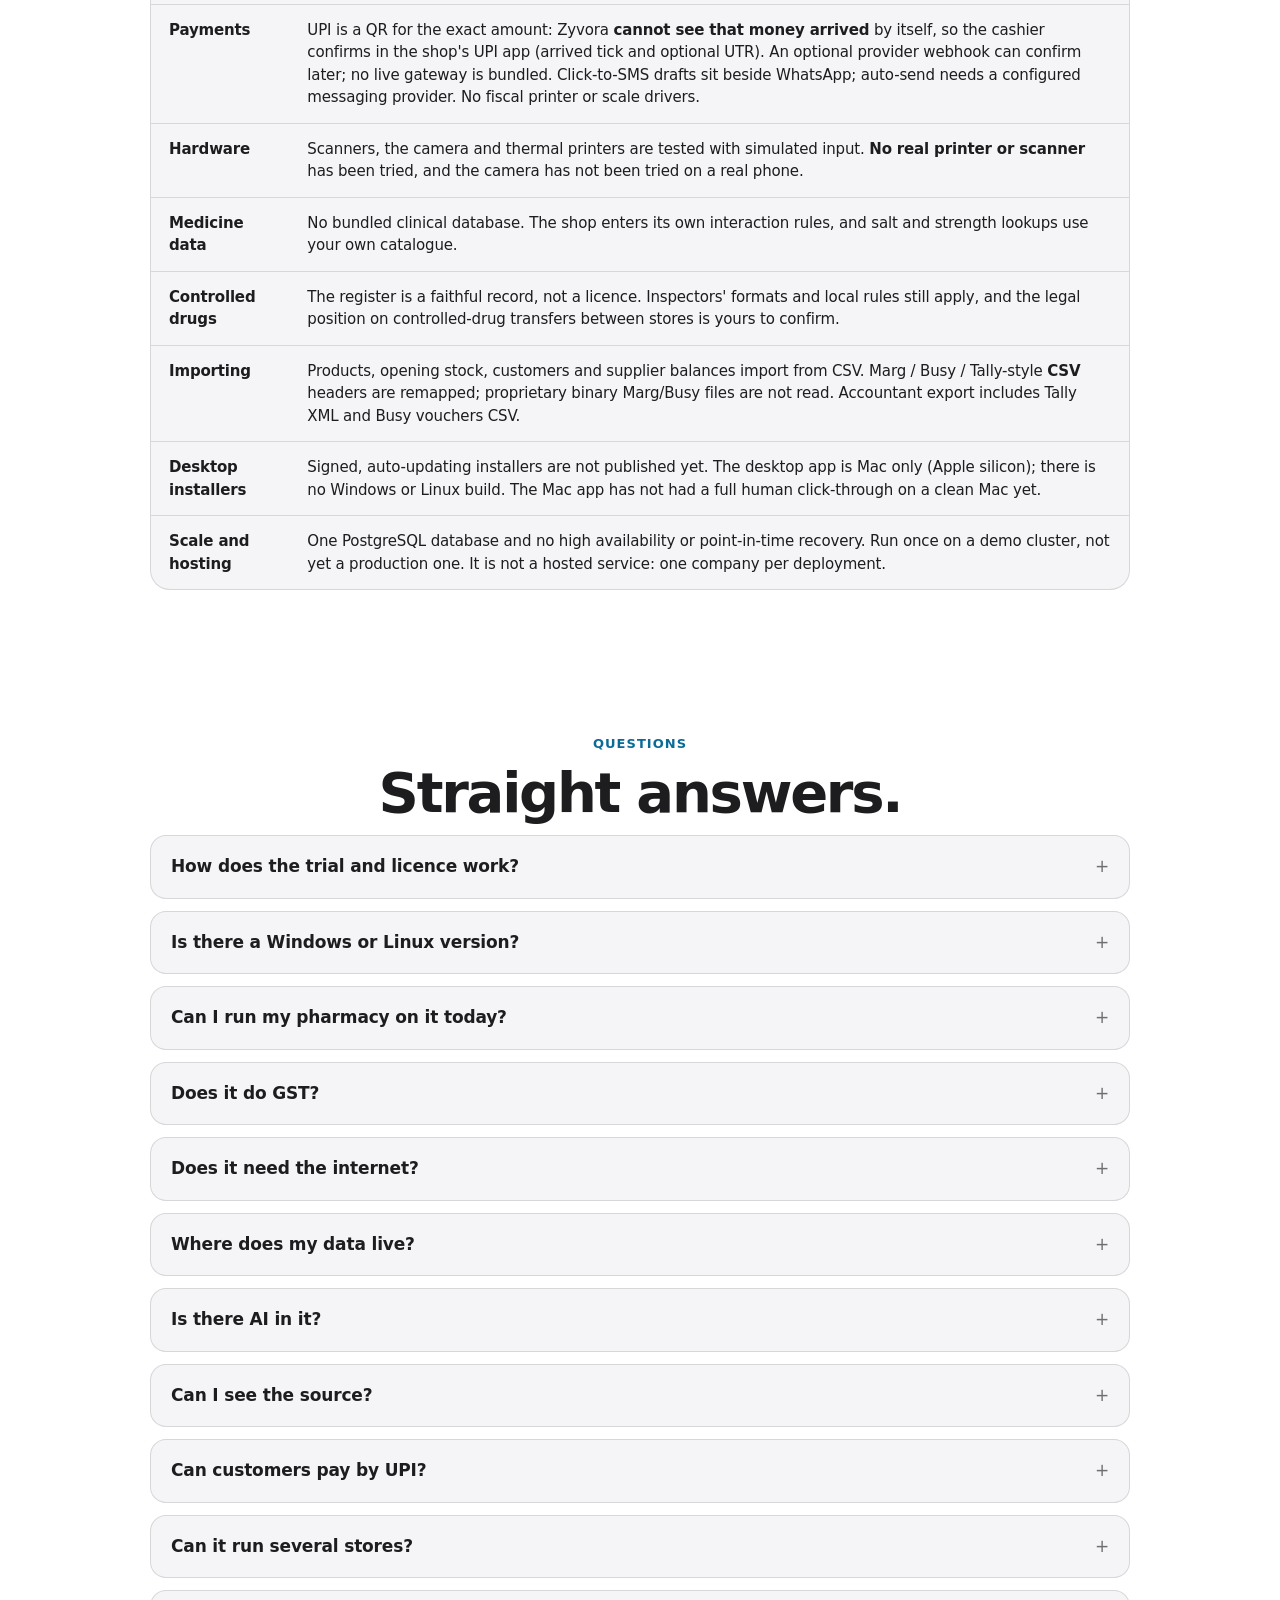
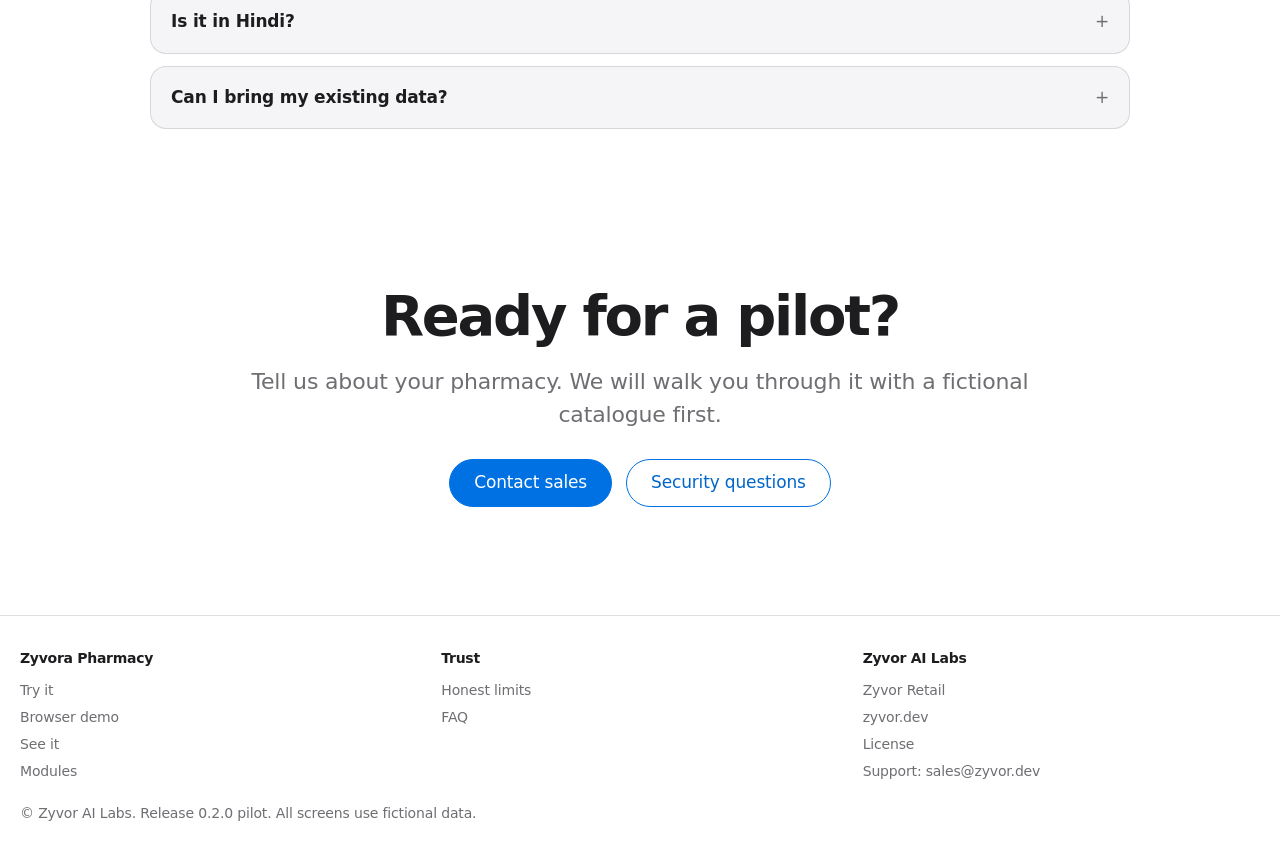
==== commit fb2b6dc9: "Pages: buyer-first design (download, trial, license panel, outcome tiles, pricing pointer) Co-Author" ====
--- a/index.html
+++ b/index.html
@@ -11,9 +11,10 @@
 <meta name="keywords" content="pharmacy software India, pharmacy billing, GST pharmacy, medical store software, Schedule H1 register, batch and expiry, UPI QR, pharmacy inventory, chain pharmacy, Tally export, GSTR-1, e-way bill">
 <meta property="og:image" content="https://zyvorai.github.io/zyvor-pharma-site/assets/og.png"><meta property="og:image:width" content="1200"><meta property="og:image:height" content="630"><meta property="og:image:alt" content="Zyvora Pharmacy: the pharmacy counter, done right">
 <meta name="twitter:card" content="summary_large_image"><meta name="twitter:image" content="https://zyvorai.github.io/zyvor-pharma-site/assets/og.png">
-<script type="application/ld+json">{"@context":"https://schema.org","@type":"SoftwareApplication","name":"Zyvora Pharmacy","applicationCategory":"BusinessApplication","operatingSystem":"macOS (Apple silicon), Windows 10/11 (x64)","description":"A pharmacy counter and stock system for India: GST, batches and expiry, Schedule H/H1/X, the controlled-drug register, purchasing and GST returns.","url":"https://zyvorai.github.io/zyvor-pharma-site/","offers":[{"@type":"Offer","name":"Single Store, per store per year (India, incl. 18% GST)","price":"9999","priceCurrency":"INR","url":"https://zyvor.dev/buy"},{"@type":"Offer","name":"Single Store, per store per year (outside India, excl. tax)","price":"101","priceCurrency":"USD","url":"https://zyvor.dev/buy"},{"@type":"Offer","name":"Multi-Store, per store per year, minimum 3 stores (India, incl. 18% GST)","price":"7999","priceCurrency":"INR","url":"https://zyvor.dev/buy"},{"@type":"Offer","name":"Multi-Store, per store per year, minimum 3 stores (outside India, excl. tax)","price":"81","priceCurrency":"USD","url":"https://zyvor.dev/buy"}],"publisher":{"@type":"Organization","name":"Zyvor AI Labs"}}</script>
+<script type="application/ld+json">{"@context":"https://schema.org","@type":"SoftwareApplication","name":"Zyvora Pharmacy","applicationCategory":"BusinessApplication","operatingSystem":"macOS (Apple silicon), Windows 10/11 (x64)","description":"A pharmacy counter and stock system for India: GST, batches and expiry, Schedule H/H1/X, the controlled-drug register, purchasing and GST returns.","url":"https://zyvorai.github.io/zyvor-pharma-site/","publisher":{"@type":"Organization","name":"Zyvor AI Labs"}}</script>
 <script src="theme.js"></script>
 <link rel="stylesheet" href="site.css">
+<link rel="stylesheet" href="assets/zyvor-buyer.css">
 
 </head>
 <body>
@@ -40,11 +41,25 @@
   <p class="kicker">Zyvor AI Labs · Pharmacy</p>
   <h1>The pharmacy counter, <em>done right.</em></h1>
   <p class="lede"><strong>Sell with GST, track every batch and expiry, keep the controlled-drug register</strong> and close the month, from one calm workspace on your desktop or on the web.</p>
-  <div class="cta"><a class="btn primary" href="try/">Try it on your computer</a><a class="btn" href="demo/">Open the browser demo</a><a class="btn" href="#see">See the screens</a><a class="btn" href="mailto:sales@zyvor.dev?subject=Zyvora%20Pharmacy%20pilot">Ask about a pilot</a></div>
-  <ul class="chips" aria-label="Status"><li class="ok">Keyboard-first</li><li>Desktop and web</li><li>Light and dark</li><li>English and Hindi</li><li class="warn">Pilot release 0.1.3</li><li class="warn">Synthetic data only</li><li class="warn">Not a certified tax system</li></ul>
+  <div class="buyer" role="group" aria-label="Get Zyvora Pharmacy">
+    <div class="actions">
+      <a class="btn primary" href="https://github.com/zyvorai/zyvor-pharma-site/releases/download/v0.2.0/Zyvora-Pharmacy-0.2.0.dmg">Download Zyvora Pharmacy 0.2.0</a>
+      <a class="btn ghost" href="https://zyvor.dev/contact?intent=trial&amp;product=zyvora-pharmacy" rel="noopener">Ask for a 30-day trial</a>
+      <a class="btn ghost" href="https://zyvor.dev/buy" rel="noopener">Buy a license</a>
+    </div>
+    <p class="sub">Zyvora-Pharmacy-0.2.0.dmg &middot; macOS &middot; <a href="https://zyvor.dev/pricing" rel="noopener">See current prices</a> &middot; <a href="demo/">Open the browser demo</a></p>
+    <p class="trust"><svg viewBox="0 0 24 24" fill="none" stroke="currentColor" stroke-width="2" stroke-linecap="round" stroke-linejoin="round" aria-hidden="true"><path d="M12 3l8 3v6c0 4.5-3.2 8-8 9-4.8-1-8-4.5-8-9V6z"/><path d="M8.5 12l2.5 2.5 4.5-5"/></svg><span><strong>Verified by Apple:</strong> Developer ID signed and notarized. This applies to the Mac DMG. The Windows installer is not signed.</span></p>
+    <ul class="reqs"><li>Mac app needs Apple silicon and macOS 11 or later. A Windows 10/11 installer is listed under Try it.</li><li>Pilot release for India. Not certified GST software; it files nothing.</li></ul>
+  </div>
+  <ul class="chips" aria-label="Status"><li class="ok">Keyboard-first</li><li>Desktop and web</li><li>Light and dark</li><li>English and Hindi</li><li class="warn">Pilot release 0.2.0</li><li class="warn">Synthetic data only</li><li class="warn">Not a certified tax system</li></ul>
   <div class="window" role="group" aria-label="A screenshot of the Zyvora Pharmacy overview (synthetic data)"><div class="dots" aria-hidden="true"><i></i><i></i><i></i></div>
     <img class="only-light" src="shots/light-overview.jpg" alt="Zyvora Pharmacy overview (synthetic data)" width="1440" height="900" fetchpriority="high" decoding="async"><img class="only-dark" src="shots/dark-overview.jpg" alt="Zyvora Pharmacy overview in dark appearance (synthetic data)" width="1440" height="900" decoding="async"></div>
   <p class="foot">Screenshot of the running application with a fictional catalogue.</p>
+</section>
+
+<section class="outcomes" aria-labelledby="outcomes-h">
+  <h2 id="outcomes-h">A calmer pharmacy counter.</h2>
+  <ul class="tiles"><li class="tile"><h3>Sell with GST</h3><p>Ring up sales with GST at the counter, with English and Hindi screens and light and dark appearance.</p></li><li class="tile"><h3>Know every batch and expiry</h3><p>Keep stock by batch and expiry, and keep the controlled-drug register in the same app.</p></li><li class="tile"><h3>Take UPI at the counter</h3><p>Choosing UPI shows a QR for the exact amount, and customers can run on account with a pay-the-balance QR.</p></li></ul>
 </section>
 
 <section class="band" aria-label="By the numbers">
@@ -74,15 +89,11 @@
   <div class="grid"><div class="card rv"><h3>The counter</h3><p>Barcode, GS1 DataMatrix or camera scan, or name search; schedule H/H1/X rules with the prescriber recorded; discounts per product, per bill or per store; free-unit schemes; cash, UPI, card or split; customers on account; loyalty points; printable and PDF bills; WhatsApp bill links.</p><ul class="tags"><li>Sales</li><li>Barcode</li><li>Discounts</li><li>Loyalty</li></ul></div><div class="card rv"><h3>Stock and expiry</h3><p>Batches with expiry and cost, packs counted in strips and loose tablets, near-expiry and slow-moving lists, substitutes by salt and strength, and receiving by scanning the pack.</p><ul class="tags"><li>Batches</li><li>Packs</li><li>Substitutes</li></ul></div><div class="card rv"><h3>Purchasing and suppliers</h3><p>Purchase orders, receiving against an order, an invoice reader that fills a delivery from a photo or PDF, supplier bills with GST, payments, statements and ageing, price history, and returns with the credit note.</p><ul class="tags"><li>Orders</li><li>Payables</li><li>OCR</li></ul></div><div class="card rv"><h3>Customers and credit</h3><p>Credit limits and payment terms, opening balances from the old books, receipts, statements and ageing, write-offs, customer returns with GST credit notes, and refill reminders from each customer's own pattern.</p><ul class="tags"><li>Udhaar</li><li>Terms</li><li>Refills</li></ul></div><div class="card rv"><h3>Controlled drugs</h3><p>A hash-chained register for Schedule H1 and X: every dispense, return, delivery and correction, the balance left in each batch, and a check that nothing has been altered.</p><ul class="tags"><li>H1 / X</li><li>Register</li></ul></div><div class="card rv"><h3>GST and accounts</h3><p>GSTR-1 and GSTR-3B figures with input credit, a GSTR-2B match, e-way bill JSON, an e-invoice JSON builder that records the portal's IRN, a sales register and a Tally voucher export.</p><ul class="tags"><li>GSTR-1</li><li>GSTR-3B</li><li>E-way bill</li><li>Tally</li></ul></div><div class="card rv"><h3>Reports and insights</h3><p>Takings by day, by hour and by payment method, top products, GST by rate, busy hours, owed by customers and to suppliers. Worked out on the server, so a large history stays quick.</p><ul class="tags"><li>Insights</li><li>CSV</li></ul></div><div class="card rv"><h3>Shifts and cash</h3><p>Open a shift with a float, cash in and out, close against a count that must be explained if it differs, and a day book you can send to the owner on WhatsApp.</p><ul class="tags"><li>Shifts</li><li>Day book</li></ul></div><div class="card rv"><h3>Many stores</h3><p>One company, several stores, transfers between them, a store switcher, per-store bill details and standing discount, and a chain-wide reorder suggestion.</p><ul class="tags"><li>Chains</li><li>Transfers</li></ul></div><div class="card rv"><h3>Security and operations</h3><p>Roles, two-step sign-in, optional single sign-on, an audit log, encrypted backups with a restore check and off-site copies, health metrics and ready-made alert rules.</p><ul class="tags"><li>Roles</li><li>2-step</li><li>Backups</li></ul></div><div class="card rv"><h3>Desktop and web</h3><p>A desktop app for Mac (Apple silicon; there is no Windows or Linux build) with a local SQLite file, and the same screens on a web server with PostgreSQL, Docker images and a Helm chart.</p><ul class="tags"><li>Tauri</li><li>PostgreSQL</li><li>Kubernetes</li></ul></div><div class="card rv"><h3>Languages and accessibility</h3><p>English and Hindi screens and bills, light and dark appearance, keyboard-first use, and every screen scanned for WCAG 2.1 AA in the automated tests.</p><ul class="tags"><li>English</li><li>Hindi</li><li>WCAG 2.1 AA</li></ul></div></div>
 </section>
 
-<section id="pricing">
-  <div class="center"><p class="kicker">Pricing</p><h2>Simple, per store, per year.</h2><p class="sub">Start with a free 30-day trial key, then buy a one-year licence. Prices are in Indian rupees including 18% GST in India, and in US dollars excluding tax elsewhere. The licence is a key checked on your Mac; nothing is ever switched off and your data is never held back.</p></div>
-  <div class="grid">
-    <div class="card"><h3>Single Store</h3><p><b>&#8377;9,999</b> per store per year, about US$101 excl. tax outside India</p><p>For one shop with up to 3 tills (Macs). Renews at &#8377;9,999 a year. Extra tills are &#8377;1,499 per till per year (about US$15 excl. tax).</p></div>
-    <div class="card"><h3>Multi-Store</h3><p><b>&#8377;7,999</b> per store per year, about US$81 excl. tax outside India</p><p>For chains and franchises: minimum 3 stores (&#8377;23,997 a year, about US$242 excl. tax), up to 3 tills per store, with central reporting and per-store price lists. Renews at the same price, by invoice.</p></div>
-    <div class="card"><h3>Free 30-day trial</h3><p><b>&#8377;0 / US$0</b></p><p>Every feature, on your Mac, with made-up sample data to look around. Email us for a trial key.</p></div>
-  </div>
-  <div class="cta"><a class="btn primary" href="https://zyvor.dev/buy">Buy</a><a class="btn" href="mailto:sales@zyvor.dev?subject=Zyvora%20Pharmacy%2030-day%20trial%20key">Start 30-day trial</a></div>
-  <p class="center small">Prices: INR incl. 18% GST in India; US dollars excl. tax elsewhere (VAT, GST or sales tax added where applicable). Pay online by UPI, card or netbanking; international cards work (charged in rupees); or request a US-dollar invoice by bank transfer. Custom pricing: <a href="mailto:sales@zyvor.dev?subject=Zyvora%20Pharmacy%20licence%20key">sales@zyvor.dev</a>. Zyvora Pharmacy is pilot software and is not certified GST software: see <a href="#honest">Honest limits</a>.</p>
+<section class="buy-pointer" id="pricing" aria-labelledby="pricing-h">
+  <h2 id="pricing-h">Prices and licenses</h2>
+  <p>Current prices, in your currency where available, are on zyvor.dev. You can ask for a free 30-day trial before you decide. The license is a key checked on your Mac; nothing is switched off and your data is never held back.</p>
+  <p class="cta"><a class="btn primary" href="https://zyvor.dev/buy" rel="noopener">Buy a license</a><a class="btn ghost" href="https://zyvor.dev/contact?intent=trial&amp;product=zyvora-pharmacy" rel="noopener">Ask for a 30-day trial</a><a class="textlink" href="https://zyvor.dev/pricing" rel="noopener">See current prices</a></p>
+  <p class="small">Zyvora Pharmacy is pilot software and is not certified GST software: see <a href="#honest">Honest limits</a>.</p>
 </section>
 
 <section class="tint try-band" id="install">
@@ -113,7 +124,7 @@
   <div class="cols">
     <div><h3>Zyvora Pharmacy</h3><a href="try/">Try it</a><a href="demo/">Browser demo</a><a href="#see">See it</a><a href="#modules">Modules</a></div>
     <div><h3>Trust</h3><a href="#honest">Honest limits</a><a href="#faq">FAQ</a></div>
-    <div><h3>Zyvor AI Labs</h3><a href="https://zyvorai.github.io/zyvor-retail-site/">Zyvor Retail</a><a href="mailto:sales@zyvor.dev">sales@zyvor.dev</a></div>
+    <div><h3>Zyvor AI Labs</h3><a href="https://zyvorai.github.io/zyvor-retail-site/">Zyvor Retail</a><a href="https://zyvor.dev">zyvor.dev</a><a href="https://github.com/zyvorai/zyvor-pharma-site/blob/main/LICENSE">License</a><a href="mailto:sales@zyvor.dev">Support: sales@zyvor.dev</a></div>
   </div>
   <p>&copy; Zyvor AI Labs. Release 0.2.0 pilot. All screens use fictional data.</p>
 </footer>
--- a/assets/zyvor-buyer.css
+++ b/assets/zyvor-buyer.css
@@ -0,0 +1,57 @@
+/* Adapter for the Zyvora Pharmacy site tokens (--bg, --bg2, --text, --dim, --line, --accent, --link). */
+:root,[data-theme]{--surface:var(--bg2);--bg-alt:var(--bg2);--accent-btn:var(--accent);--radius:20px;--maxw:1120px}
+.buyer .btn.ghost{background:transparent}
+.buy-pointer .btn.ghost{background:transparent}
+.buy-pointer .cta{display:flex;flex-wrap:wrap;gap:12px;justify-content:center;align-items:center}
+.buy-pointer .textlink{display:inline-flex;align-items:center;min-height:44px}
+.buyer .sub a{display:inline-flex;align-items:center;min-height:32px}
+.outcomes,.buy-pointer{margin-left:auto;margin-right:auto}
+.tint .tile{background:var(--bg)}
+/* Zyvor Pages buyer kit v1. Plain CSS, no fonts, no scripts, no trackers.
+   Layer on top of assets/landing.css (it reuses its tokens: --bg, --text, --dim,
+   --line, --surface, --accent-btn, --on-accent, --link, --focus, --radius).
+   Dark and light follow prefers-color-scheme. Motion respects prefers-reduced-motion.
+   Per product, set only --accent-btn / --accent-ink on :root. See snippet.html. */
+
+/* Buyer panel: the three actions, directly under the hero text */
+.buyer{max-width:760px;margin:32px auto 0;padding:20px;text-align:left;
+  background:var(--surface);border:1px solid var(--line);border-radius:var(--radius);
+  box-shadow:0 1px 2px rgba(0,0,0,.06),0 18px 40px -22px rgba(0,0,0,.35)}
+.buyer .actions{display:grid;gap:12px;grid-template-columns:1fr}
+.buyer .actions .btn{width:100%;font-size:17px;min-height:48px;padding:0 20px;text-align:center}
+.buyer .actions .btn.primary{font-weight:600}
+.buyer .sub{margin:12px 0 0;font-size:14px;color:var(--dim);text-align:center}
+.buyer .sub a{color:var(--link)}
+.buyer .trust{display:flex;gap:10px;align-items:flex-start;margin:16px 0 0;padding-top:16px;border-top:1px solid var(--line);font-size:15px;line-height:1.4}
+.buyer .trust svg{flex:none;width:20px;height:20px;margin-top:1px;color:var(--accent-btn)}
+.buyer .reqs{margin:8px 0 0;padding-left:30px;font-size:14px;color:var(--dim)}
+@media (min-width:640px){
+  .buyer{padding:24px}
+  .buyer .actions{grid-template-columns:1.3fr 1fr 1fr}
+}
+.buyer .btn.ghost{color:var(--link)}
+
+/* Outcome tiles: three benefits, each a plain sentence */
+.outcomes{max-width:var(--maxw);margin:0 auto;padding:72px 20px 0}
+.outcomes h2{margin:0 0 28px;text-align:center;font-size:clamp(28px,4.2vw,44px);line-height:1.1;font-weight:700;letter-spacing:-.03em;text-wrap:balance}
+.tiles{display:grid;gap:16px;grid-template-columns:1fr;list-style:none;margin:0;padding:0}
+@media (min-width:768px){.tiles{grid-template-columns:repeat(3,1fr)}}
+.tile{background:var(--bg-alt);border:1px solid var(--line);border-radius:var(--radius);padding:28px;border-top:4px solid var(--accent-btn)}
+.tile h3{margin:0 0 10px;font-size:22px;line-height:1.2;font-weight:650;letter-spacing:-.02em}
+.tile p{margin:0;color:var(--dim);font-size:17px;line-height:1.45}
+
+/* Pricing pointer: no prices on this page, the catalog on zyvor.dev is the source */
+.buy-pointer{max-width:760px;margin:0 auto;padding:72px 20px;text-align:center}
+.buy-pointer h2{margin:0 0 12px;font-size:clamp(28px,4.2vw,44px);line-height:1.1;font-weight:700;letter-spacing:-.03em}
+.buy-pointer p{margin:0 auto 8px;max-width:52ch;color:var(--dim);font-size:18px}
+.buy-pointer .cta{margin-top:24px}
+
+/* Footer helpers */
+.footer .links a{display:inline-flex;align-items:center;min-height:32px}
+
+/* Small screens: keep targets large, avoid horizontal scroll */
+@media (max-width:480px){
+  .buyer{margin-left:-4px;margin-right:-4px}
+}
+@media (prefers-reduced-motion:reduce){.buyer,.tile{transition:none}}
+@media (forced-colors:active){.tile{border:1px solid CanvasText}.buyer{border:1px solid CanvasText}}
